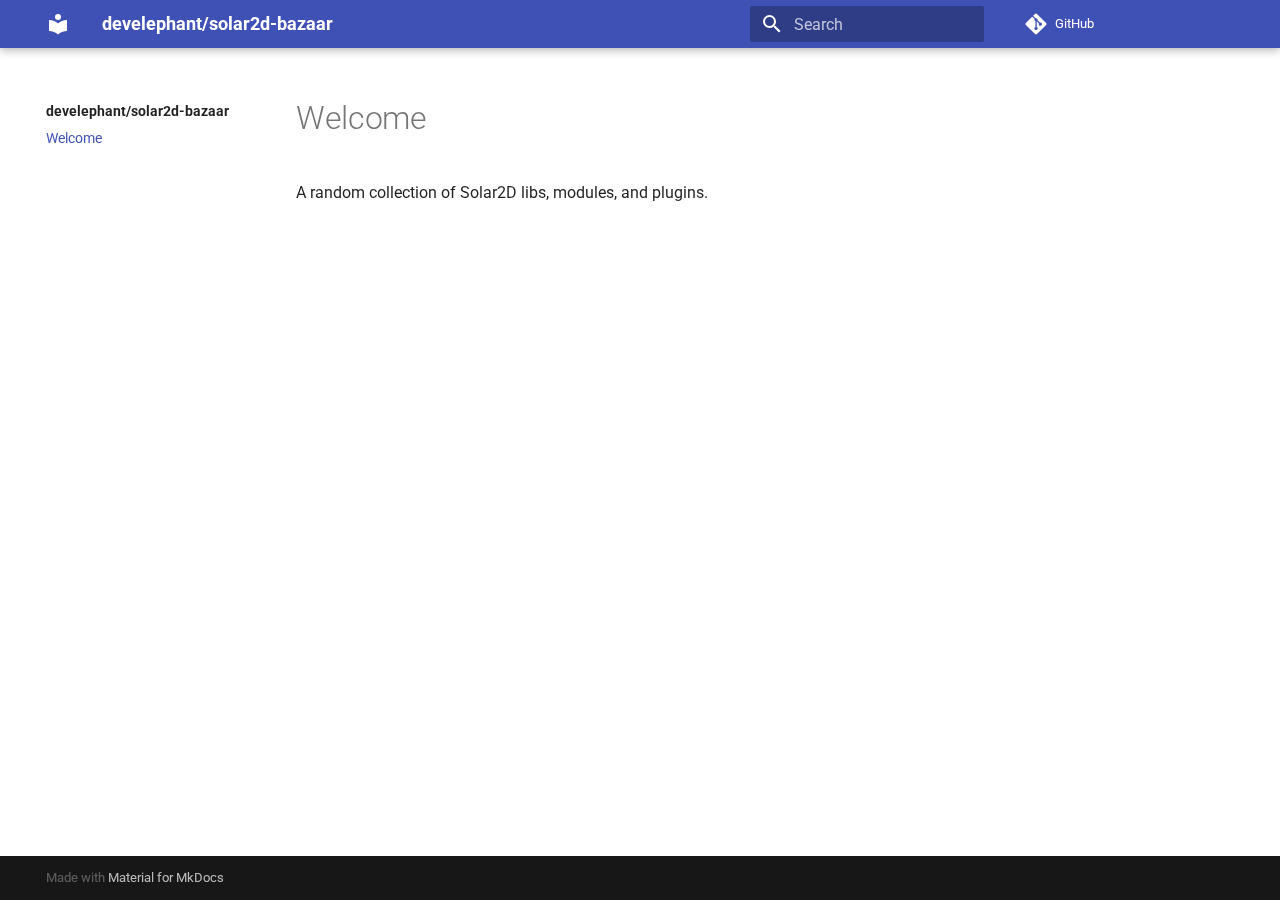
==== index.html @ f221ab11 "Deployed 2c89d58 with MkDocs version: 1.3.1" ====
<!doctype html>
<html lang="en" class="no-js">
  <head>
    
      <meta charset="utf-8">
      <meta name="viewport" content="width=device-width,initial-scale=1">
      
      
      
        <link rel="canonical" href="https://develephant.github.io/solar2d-bazaar/">
      
      <link rel="icon" href="assets/images/favicon.png">
      <meta name="generator" content="mkdocs-1.3.1, mkdocs-material-8.5.3">
    
    
      
        <title>develephant/solar2d-bazaar</title>
      
    
    
      <link rel="stylesheet" href="assets/stylesheets/main.7a952b86.min.css">
      
        
        <link rel="stylesheet" href="assets/stylesheets/palette.cbb835fc.min.css">
        
      
      

    
    
    
      
        
        
        <link rel="preconnect" href="https://fonts.gstatic.com" crossorigin>
        <link rel="stylesheet" href="https://fonts.googleapis.com/css?family=Roboto:300,300i,400,400i,700,700i%7CRoboto+Mono:400,400i,700,700i&display=fallback">
        <style>:root{--md-text-font:"Roboto";--md-code-font:"Roboto Mono"}</style>
      
    
    
    <script>__md_scope=new URL(".",location),__md_hash=e=>[...e].reduce((e,_)=>(e<<5)-e+_.charCodeAt(0),0),__md_get=(e,_=localStorage,t=__md_scope)=>JSON.parse(_.getItem(t.pathname+"."+e)),__md_set=(e,_,t=localStorage,a=__md_scope)=>{try{t.setItem(a.pathname+"."+e,JSON.stringify(_))}catch(e){}}</script>
    
      

    
    
    
  </head>
  
  
    
    
    
    
    
    <body dir="ltr" data-md-color-scheme="" data-md-color-primary="none" data-md-color-accent="none">
  
    
    
    <input class="md-toggle" data-md-toggle="drawer" type="checkbox" id="__drawer" autocomplete="off">
    <input class="md-toggle" data-md-toggle="search" type="checkbox" id="__search" autocomplete="off">
    <label class="md-overlay" for="__drawer"></label>
    <div data-md-component="skip">
      
        
        <a href="#welcome" class="md-skip">
          Skip to content
        </a>
      
    </div>
    <div data-md-component="announce">
      
    </div>
    
    
      

<header class="md-header" data-md-component="header">
  <nav class="md-header__inner md-grid" aria-label="Header">
    <a href="." title="develephant/solar2d-bazaar" class="md-header__button md-logo" aria-label="develephant/solar2d-bazaar" data-md-component="logo">
      
  
  <svg xmlns="http://www.w3.org/2000/svg" viewBox="0 0 24 24"><path d="M12 8a3 3 0 0 0 3-3 3 3 0 0 0-3-3 3 3 0 0 0-3 3 3 3 0 0 0 3 3m0 3.54C9.64 9.35 6.5 8 3 8v11c3.5 0 6.64 1.35 9 3.54 2.36-2.19 5.5-3.54 9-3.54V8c-3.5 0-6.64 1.35-9 3.54Z"/></svg>

    </a>
    <label class="md-header__button md-icon" for="__drawer">
      <svg xmlns="http://www.w3.org/2000/svg" viewBox="0 0 24 24"><path d="M3 6h18v2H3V6m0 5h18v2H3v-2m0 5h18v2H3v-2Z"/></svg>
    </label>
    <div class="md-header__title" data-md-component="header-title">
      <div class="md-header__ellipsis">
        <div class="md-header__topic">
          <span class="md-ellipsis">
            develephant/solar2d-bazaar
          </span>
        </div>
        <div class="md-header__topic" data-md-component="header-topic">
          <span class="md-ellipsis">
            
              Welcome
            
          </span>
        </div>
      </div>
    </div>
    
    
    
      <label class="md-header__button md-icon" for="__search">
        <svg xmlns="http://www.w3.org/2000/svg" viewBox="0 0 24 24"><path d="M9.5 3A6.5 6.5 0 0 1 16 9.5c0 1.61-.59 3.09-1.56 4.23l.27.27h.79l5 5-1.5 1.5-5-5v-.79l-.27-.27A6.516 6.516 0 0 1 9.5 16 6.5 6.5 0 0 1 3 9.5 6.5 6.5 0 0 1 9.5 3m0 2C7 5 5 7 5 9.5S7 14 9.5 14 14 12 14 9.5 12 5 9.5 5Z"/></svg>
      </label>
      <div class="md-search" data-md-component="search" role="dialog">
  <label class="md-search__overlay" for="__search"></label>
  <div class="md-search__inner" role="search">
    <form class="md-search__form" name="search">
      <input type="text" class="md-search__input" name="query" aria-label="Search" placeholder="Search" autocapitalize="off" autocorrect="off" autocomplete="off" spellcheck="false" data-md-component="search-query" required>
      <label class="md-search__icon md-icon" for="__search">
        <svg xmlns="http://www.w3.org/2000/svg" viewBox="0 0 24 24"><path d="M9.5 3A6.5 6.5 0 0 1 16 9.5c0 1.61-.59 3.09-1.56 4.23l.27.27h.79l5 5-1.5 1.5-5-5v-.79l-.27-.27A6.516 6.516 0 0 1 9.5 16 6.5 6.5 0 0 1 3 9.5 6.5 6.5 0 0 1 9.5 3m0 2C7 5 5 7 5 9.5S7 14 9.5 14 14 12 14 9.5 12 5 9.5 5Z"/></svg>
        <svg xmlns="http://www.w3.org/2000/svg" viewBox="0 0 24 24"><path d="M20 11v2H8l5.5 5.5-1.42 1.42L4.16 12l7.92-7.92L13.5 5.5 8 11h12Z"/></svg>
      </label>
      <nav class="md-search__options" aria-label="Search">
        
        <button type="reset" class="md-search__icon md-icon" title="Clear" aria-label="Clear" tabindex="-1">
          <svg xmlns="http://www.w3.org/2000/svg" viewBox="0 0 24 24"><path d="M19 6.41 17.59 5 12 10.59 6.41 5 5 6.41 10.59 12 5 17.59 6.41 19 12 13.41 17.59 19 19 17.59 13.41 12 19 6.41Z"/></svg>
        </button>
      </nav>
      
    </form>
    <div class="md-search__output">
      <div class="md-search__scrollwrap" data-md-scrollfix>
        <div class="md-search-result" data-md-component="search-result">
          <div class="md-search-result__meta">
            Initializing search
          </div>
          <ol class="md-search-result__list"></ol>
        </div>
      </div>
    </div>
  </div>
</div>
    
    
      <div class="md-header__source">
        <a href="https://github.com/develephant/solar2d-bazaar" title="Go to repository" class="md-source" data-md-component="source">
  <div class="md-source__icon md-icon">
    
    <svg xmlns="http://www.w3.org/2000/svg" viewBox="0 0 448 512"><!--! Font Awesome Free 6.2.0 by @fontawesome - https://fontawesome.com License - https://fontawesome.com/license/free (Icons: CC BY 4.0, Fonts: SIL OFL 1.1, Code: MIT License) Copyright 2022 Fonticons, Inc.--><path d="M439.55 236.05 244 40.45a28.87 28.87 0 0 0-40.81 0l-40.66 40.63 51.52 51.52c27.06-9.14 52.68 16.77 43.39 43.68l49.66 49.66c34.23-11.8 61.18 31 35.47 56.69-26.49 26.49-70.21-2.87-56-37.34L240.22 199v121.85c25.3 12.54 22.26 41.85 9.08 55a34.34 34.34 0 0 1-48.55 0c-17.57-17.6-11.07-46.91 11.25-56v-123c-20.8-8.51-24.6-30.74-18.64-45L142.57 101 8.45 235.14a28.86 28.86 0 0 0 0 40.81l195.61 195.6a28.86 28.86 0 0 0 40.8 0l194.69-194.69a28.86 28.86 0 0 0 0-40.81z"/></svg>
  </div>
  <div class="md-source__repository">
    GitHub
  </div>
</a>
      </div>
    
  </nav>
  
</header>
    
    <div class="md-container" data-md-component="container">
      
      
        
          
        
      
      <main class="md-main" data-md-component="main">
        <div class="md-main__inner md-grid">
          
            
              
              <div class="md-sidebar md-sidebar--primary" data-md-component="sidebar" data-md-type="navigation" >
                <div class="md-sidebar__scrollwrap">
                  <div class="md-sidebar__inner">
                    


<nav class="md-nav md-nav--primary" aria-label="Navigation" data-md-level="0">
  <label class="md-nav__title" for="__drawer">
    <a href="." title="develephant/solar2d-bazaar" class="md-nav__button md-logo" aria-label="develephant/solar2d-bazaar" data-md-component="logo">
      
  
  <svg xmlns="http://www.w3.org/2000/svg" viewBox="0 0 24 24"><path d="M12 8a3 3 0 0 0 3-3 3 3 0 0 0-3-3 3 3 0 0 0-3 3 3 3 0 0 0 3 3m0 3.54C9.64 9.35 6.5 8 3 8v11c3.5 0 6.64 1.35 9 3.54 2.36-2.19 5.5-3.54 9-3.54V8c-3.5 0-6.64 1.35-9 3.54Z"/></svg>

    </a>
    develephant/solar2d-bazaar
  </label>
  
    <div class="md-nav__source">
      <a href="https://github.com/develephant/solar2d-bazaar" title="Go to repository" class="md-source" data-md-component="source">
  <div class="md-source__icon md-icon">
    
    <svg xmlns="http://www.w3.org/2000/svg" viewBox="0 0 448 512"><!--! Font Awesome Free 6.2.0 by @fontawesome - https://fontawesome.com License - https://fontawesome.com/license/free (Icons: CC BY 4.0, Fonts: SIL OFL 1.1, Code: MIT License) Copyright 2022 Fonticons, Inc.--><path d="M439.55 236.05 244 40.45a28.87 28.87 0 0 0-40.81 0l-40.66 40.63 51.52 51.52c27.06-9.14 52.68 16.77 43.39 43.68l49.66 49.66c34.23-11.8 61.18 31 35.47 56.69-26.49 26.49-70.21-2.87-56-37.34L240.22 199v121.85c25.3 12.54 22.26 41.85 9.08 55a34.34 34.34 0 0 1-48.55 0c-17.57-17.6-11.07-46.91 11.25-56v-123c-20.8-8.51-24.6-30.74-18.64-45L142.57 101 8.45 235.14a28.86 28.86 0 0 0 0 40.81l195.61 195.6a28.86 28.86 0 0 0 40.8 0l194.69-194.69a28.86 28.86 0 0 0 0-40.81z"/></svg>
  </div>
  <div class="md-source__repository">
    GitHub
  </div>
</a>
    </div>
  
  <ul class="md-nav__list" data-md-scrollfix>
    
      
      
      

  
  
    
  
  
    <li class="md-nav__item md-nav__item--active">
      
      <input class="md-nav__toggle md-toggle" data-md-toggle="toc" type="checkbox" id="__toc">
      
      
        
      
      
      <a href="." class="md-nav__link md-nav__link--active">
        Welcome
      </a>
      
    </li>
  

    
  </ul>
</nav>
                  </div>
                </div>
              </div>
            
            
              
              <div class="md-sidebar md-sidebar--secondary" data-md-component="sidebar" data-md-type="toc" >
                <div class="md-sidebar__scrollwrap">
                  <div class="md-sidebar__inner">
                    

<nav class="md-nav md-nav--secondary" aria-label="Table of contents">
  
  
  
    
  
  
</nav>
                  </div>
                </div>
              </div>
            
          
          
            <div class="md-content" data-md-component="content">
              <article class="md-content__inner md-typeset">
                
                  


<h1 id="welcome">Welcome</h1>
<p>A random collection of Solar2D libs, modules, and plugins.</p>





                
              </article>
            </div>
          
          
        </div>
        
      </main>
      
        <footer class="md-footer">
  
  <div class="md-footer-meta md-typeset">
    <div class="md-footer-meta__inner md-grid">
      <div class="md-copyright">
  
  
    Made with
    <a href="https://squidfunk.github.io/mkdocs-material/" target="_blank" rel="noopener">
      Material for MkDocs
    </a>
  
</div>
      
    </div>
  </div>
</footer>
      
    </div>
    <div class="md-dialog" data-md-component="dialog">
      <div class="md-dialog__inner md-typeset"></div>
    </div>
    
    <script id="__config" type="application/json">{"base": ".", "features": [], "search": "assets/javascripts/workers/search.5bf1dace.min.js", "translations": {"clipboard.copied": "Copied to clipboard", "clipboard.copy": "Copy to clipboard", "search.config.lang": "en", "search.config.pipeline": "trimmer, stopWordFilter", "search.config.separator": "[\\s\\-]+", "search.placeholder": "Search", "search.result.more.one": "1 more on this page", "search.result.more.other": "# more on this page", "search.result.none": "No matching documents", "search.result.one": "1 matching document", "search.result.other": "# matching documents", "search.result.placeholder": "Type to start searching", "search.result.term.missing": "Missing", "select.version.title": "Select version"}}</script>
    
    
      <script src="assets/javascripts/bundle.37e9125f.min.js"></script>
      
    
  </body>
</html>
---- assets/stylesheets/main.7a952b86.min.css ----
@charset "UTF-8";html{-webkit-text-size-adjust:none;-moz-text-size-adjust:none;-ms-text-size-adjust:none;text-size-adjust:none;box-sizing:border-box}*,:after,:before{box-sizing:inherit}@media (prefers-reduced-motion){*,:after,:before{transition:none!important}}body{margin:0}a,button,input,label{-webkit-tap-highlight-color:transparent}a{color:inherit;text-decoration:none}hr{border:0;box-sizing:initial;display:block;height:.05rem;overflow:visible;padding:0}small{font-size:80%}sub,sup{line-height:1em}img{border-style:none}table{border-collapse:initial;border-spacing:0}td,th{font-weight:400;vertical-align:top}button{background:transparent;border:0;font-family:inherit;font-size:inherit;margin:0;padding:0}input{border:0;outline:none}:root,[data-md-color-scheme=default]{--md-default-fg-color:rgba(0,0,0,.87);--md-default-fg-color--light:rgba(0,0,0,.54);--md-default-fg-color--lighter:rgba(0,0,0,.32);--md-default-fg-color--lightest:rgba(0,0,0,.07);--md-default-bg-color:#fff;--md-default-bg-color--light:hsla(0,0%,100%,.7);--md-default-bg-color--lighter:hsla(0,0%,100%,.3);--md-default-bg-color--lightest:hsla(0,0%,100%,.12);--md-primary-fg-color:#4051b5;--md-primary-fg-color--light:#5d6cc0;--md-primary-fg-color--dark:#303fa1;--md-primary-bg-color:#fff;--md-primary-bg-color--light:hsla(0,0%,100%,.7);--md-accent-fg-color:#526cfe;--md-accent-fg-color--transparent:rgba(82,108,254,.1);--md-accent-bg-color:#fff;--md-accent-bg-color--light:hsla(0,0%,100%,.7);--md-code-fg-color:#36464e;--md-code-bg-color:#f5f5f5;--md-code-hl-color:rgba(255,255,0,.5);--md-code-hl-number-color:#d52a2a;--md-code-hl-special-color:#db1457;--md-code-hl-function-color:#a846b9;--md-code-hl-constant-color:#6e59d9;--md-code-hl-keyword-color:#3f6ec6;--md-code-hl-string-color:#1c7d4d;--md-code-hl-name-color:var(--md-code-fg-color);--md-code-hl-operator-color:var(--md-default-fg-color--light);--md-code-hl-punctuation-color:var(--md-default-fg-color--light);--md-code-hl-comment-color:var(--md-default-fg-color--light);--md-code-hl-generic-color:var(--md-default-fg-color--light);--md-code-hl-variable-color:var(--md-default-fg-color--light);--md-typeset-color:var(--md-default-fg-color);--md-typeset-a-color:var(--md-primary-fg-color);--md-typeset-mark-color:rgba(255,255,0,.5);--md-typeset-del-color:rgba(245,80,61,.15);--md-typeset-ins-color:rgba(11,213,112,.15);--md-typeset-kbd-color:#fafafa;--md-typeset-kbd-accent-color:#fff;--md-typeset-kbd-border-color:#b8b8b8;--md-typeset-table-color:rgba(0,0,0,.12);--md-admonition-fg-color:var(--md-default-fg-color);--md-admonition-bg-color:var(--md-default-bg-color);--md-footer-fg-color:#fff;--md-footer-fg-color--light:hsla(0,0%,100%,.7);--md-footer-fg-color--lighter:hsla(0,0%,100%,.3);--md-footer-bg-color:rgba(0,0,0,.87);--md-footer-bg-color--dark:rgba(0,0,0,.32);--md-shadow-z1:0 0.2rem 0.5rem rgba(0,0,0,.05),0 0 0.05rem rgba(0,0,0,.1);--md-shadow-z2:0 0.2rem 0.5rem rgba(0,0,0,.1),0 0 0.05rem rgba(0,0,0,.25);--md-shadow-z3:0 0.2rem 0.5rem rgba(0,0,0,.2),0 0 0.05rem rgba(0,0,0,.35)}.md-icon svg{fill:currentcolor;display:block;height:1.2rem;width:1.2rem}body{-webkit-font-smoothing:antialiased;-moz-osx-font-smoothing:grayscale;--md-text-font-family:var(--md-text-font,_),-apple-system,BlinkMacSystemFont,Helvetica,Arial,sans-serif;--md-code-font-family:var(--md-code-font,_),SFMono-Regular,Consolas,Menlo,monospace}body,input{font-feature-settings:"kern","liga";font-family:var(--md-text-font-family)}body,code,input,kbd,pre{color:var(--md-typeset-color)}code,kbd,pre{font-feature-settings:"kern";font-family:var(--md-code-font-family)}:root{--md-typeset-table-sort-icon:url('data:image/svg+xml;charset=utf-8,<svg xmlns="http://www.w3.org/2000/svg" viewBox="0 0 24 24"><path d="m18 21-4-4h3V7h-3l4-4 4 4h-3v10h3M2 19v-2h10v2M2 13v-2h7v2M2 7V5h4v2H2Z"/></svg>');--md-typeset-table-sort-icon--asc:url('data:image/svg+xml;charset=utf-8,<svg xmlns="http://www.w3.org/2000/svg" viewBox="0 0 24 24"><path d="M19 17h3l-4 4-4-4h3V3h2M2 17h10v2H2M6 5v2H2V5m0 6h7v2H2v-2Z"/></svg>');--md-typeset-table-sort-icon--desc:url('data:image/svg+xml;charset=utf-8,<svg xmlns="http://www.w3.org/2000/svg" viewBox="0 0 24 24"><path d="M19 7h3l-4-4-4 4h3v14h2M2 17h10v2H2M6 5v2H2V5m0 6h7v2H2v-2Z"/></svg>')}.md-typeset{-webkit-print-color-adjust:exact;color-adjust:exact;font-size:.8rem;line-height:1.6}@media print{.md-typeset{font-size:.68rem}}.md-typeset blockquote,.md-typeset dl,.md-typeset figure,.md-typeset ol,.md-typeset pre,.md-typeset ul{margin-bottom:1em;margin-top:1em}.md-typeset h1{color:var(--md-default-fg-color--light);font-size:2em;line-height:1.3;margin:0 0 1.25em}.md-typeset h1,.md-typeset h2{font-weight:300;letter-spacing:-.01em}.md-typeset h2{font-size:1.5625em;line-height:1.4;margin:1.6em 0 .64em}.md-typeset h3{font-size:1.25em;font-weight:400;letter-spacing:-.01em;line-height:1.5;margin:1.6em 0 .8em}.md-typeset h2+h3{margin-top:.8em}.md-typeset h4{font-weight:700;letter-spacing:-.01em;margin:1em 0}.md-typeset h5,.md-typeset h6{color:var(--md-default-fg-color--light);font-size:.8em;font-weight:700;letter-spacing:-.01em;margin:1.25em 0}.md-typeset h5{text-transform:uppercase}.md-typeset hr{border-bottom:.05rem solid var(--md-default-fg-color--lightest);display:flow-root;margin:1.5em 0}.md-typeset a{color:var(--md-typeset-a-color);word-break:break-word}.md-typeset a,.md-typeset a:before{transition:color 125ms}.md-typeset a:focus,.md-typeset a:hover{color:var(--md-accent-fg-color)}.md-typeset a:focus code,.md-typeset a:hover code{background-color:var(--md-accent-fg-color--transparent)}.md-typeset a code{color:currentcolor;transition:background-color 125ms}.md-typeset a.focus-visible{outline-color:var(--md-accent-fg-color);outline-offset:.2rem}.md-typeset code,.md-typeset kbd,.md-typeset pre{color:var(--md-code-fg-color);direction:ltr;font-variant-ligatures:none}@media print{.md-typeset code,.md-typeset kbd,.md-typeset pre{white-space:pre-wrap}}.md-typeset code{background-color:var(--md-code-bg-color);border-radius:.1rem;-webkit-box-decoration-break:clone;box-decoration-break:clone;font-size:.85em;padding:0 .2941176471em;word-break:break-word}.md-typeset code:not(.focus-visible){-webkit-tap-highlight-color:transparent;outline:none}.md-typeset pre{display:flow-root;line-height:1.4;position:relative}.md-typeset pre>code{-webkit-box-decoration-break:slice;box-decoration-break:slice;box-shadow:none;display:block;margin:0;outline-color:var(--md-accent-fg-color);overflow:auto;padding:.7720588235em 1.1764705882em;scrollbar-color:var(--md-default-fg-color--lighter) transparent;scrollbar-width:thin;touch-action:auto;word-break:normal}.md-typeset pre>code:hover{scrollbar-color:var(--md-accent-fg-color) transparent}.md-typeset pre>code::-webkit-scrollbar{height:.2rem;width:.2rem}.md-typeset pre>code::-webkit-scrollbar-thumb{background-color:var(--md-default-fg-color--lighter)}.md-typeset pre>code::-webkit-scrollbar-thumb:hover{background-color:var(--md-accent-fg-color)}.md-typeset kbd{background-color:var(--md-typeset-kbd-color);border-radius:.1rem;box-shadow:0 .1rem 0 .05rem var(--md-typeset-kbd-border-color),0 .1rem 0 var(--md-typeset-kbd-border-color),0 -.1rem .2rem var(--md-typeset-kbd-accent-color) inset;color:var(--md-default-fg-color);display:inline-block;font-size:.75em;padding:0 .6666666667em;vertical-align:text-top;word-break:break-word}.md-typeset mark{background-color:var(--md-typeset-mark-color);-webkit-box-decoration-break:clone;box-decoration-break:clone;color:inherit;word-break:break-word}.md-typeset abbr{border-bottom:.05rem dotted var(--md-default-fg-color--light);cursor:help;text-decoration:none}@media (hover:none){.md-typeset abbr{position:relative}.md-typeset abbr[title]:-webkit-any(:focus,:hover):after{background-color:var(--md-default-fg-color);border-radius:.1rem;box-shadow:var(--md-shadow-z3);color:var(--md-default-bg-color);content:attr(title);display:inline-block;font-size:.7rem;margin-top:2em;max-width:80%;min-width:-webkit-max-content;min-width:max-content;padding:.2rem .3rem;position:absolute;width:auto}.md-typeset abbr[title]:-moz-any(:focus,:hover):after{background-color:var(--md-default-fg-color);border-radius:.1rem;box-shadow:var(--md-shadow-z3);color:var(--md-default-bg-color);content:attr(title);display:inline-block;font-size:.7rem;margin-top:2em;max-width:80%;min-width:-moz-max-content;min-width:max-content;padding:.2rem .3rem;position:absolute;width:auto}[dir=ltr] .md-typeset abbr[title]:-webkit-any(:focus,:hover):after{left:0}[dir=ltr] .md-typeset abbr[title]:-moz-any(:focus,:hover):after{left:0}[dir=ltr] .md-typeset abbr[title]:is(:focus,:hover):after{left:0}[dir=rtl] .md-typeset abbr[title]:-webkit-any(:focus,:hover):after{right:0}[dir=rtl] .md-typeset abbr[title]:-moz-any(:focus,:hover):after{right:0}[dir=rtl] .md-typeset abbr[title]:is(:focus,:hover):after{right:0}.md-typeset abbr[title]:is(:focus,:hover):after{background-color:var(--md-default-fg-color);border-radius:.1rem;box-shadow:var(--md-shadow-z3);color:var(--md-default-bg-color);content:attr(title);display:inline-block;font-size:.7rem;margin-top:2em;max-width:80%;min-width:-webkit-max-content;min-width:-moz-max-content;min-width:max-content;padding:.2rem .3rem;position:absolute;width:auto}}.md-typeset small{opacity:.75}[dir=ltr] .md-typeset sub,[dir=ltr] .md-typeset sup{margin-left:.078125em}[dir=rtl] .md-typeset sub,[dir=rtl] .md-typeset sup{margin-right:.078125em}[dir=ltr] .md-typeset blockquote{padding-left:.6rem}[dir=rtl] .md-typeset blockquote{padding-right:.6rem}[dir=ltr] .md-typeset blockquote{border-left:.2rem solid var(--md-default-fg-color--lighter)}[dir=rtl] .md-typeset blockquote{border-right:.2rem solid var(--md-default-fg-color--lighter)}.md-typeset blockquote{color:var(--md-default-fg-color--light);margin-left:0;margin-right:0}.md-typeset ul{list-style-type:disc}[dir=ltr] .md-typeset ol,[dir=ltr] .md-typeset ul{margin-left:.625em}[dir=rtl] .md-typeset ol,[dir=rtl] .md-typeset ul{margin-right:.625em}.md-typeset ol,.md-typeset ul{padding:0}.md-typeset ol:not([hidden]),.md-typeset ul:not([hidden]){display:flow-root}.md-typeset ol ol,.md-typeset ul ol{list-style-type:lower-alpha}.md-typeset ol ol ol,.md-typeset ul ol ol{list-style-type:lower-roman}[dir=ltr] .md-typeset ol li,[dir=ltr] .md-typeset ul li{margin-left:1.25em}[dir=rtl] .md-typeset ol li,[dir=rtl] .md-typeset ul li{margin-right:1.25em}.md-typeset ol li,.md-typeset ul li{margin-bottom:.5em}.md-typeset ol li blockquote,.md-typeset ol li p,.md-typeset ul li blockquote,.md-typeset ul li p{margin:.5em 0}.md-typeset ol li:last-child,.md-typeset ul li:last-child{margin-bottom:0}.md-typeset ol li :-webkit-any(ul,ol),.md-typeset ul li :-webkit-any(ul,ol){margin-bottom:.5em;margin-top:.5em}.md-typeset ol li :-moz-any(ul,ol),.md-typeset ul li :-moz-any(ul,ol){margin-bottom:.5em;margin-top:.5em}[dir=ltr] .md-typeset ol li :-webkit-any(ul,ol),[dir=ltr] .md-typeset ul li :-webkit-any(ul,ol){margin-left:.625em}[dir=ltr] .md-typeset ol li :-moz-any(ul,ol),[dir=ltr] .md-typeset ul li :-moz-any(ul,ol){margin-left:.625em}[dir=ltr] .md-typeset ol li :is(ul,ol),[dir=ltr] .md-typeset ul li :is(ul,ol){margin-left:.625em}[dir=rtl] .md-typeset ol li :-webkit-any(ul,ol),[dir=rtl] .md-typeset ul li :-webkit-any(ul,ol){margin-right:.625em}[dir=rtl] .md-typeset ol li :-moz-any(ul,ol),[dir=rtl] .md-typeset ul li :-moz-any(ul,ol){margin-right:.625em}[dir=rtl] .md-typeset ol li :is(ul,ol),[dir=rtl] .md-typeset ul li :is(ul,ol){margin-right:.625em}.md-typeset ol li :is(ul,ol),.md-typeset ul li :is(ul,ol){margin-bottom:.5em;margin-top:.5em}[dir=ltr] .md-typeset dd{margin-left:1.875em}[dir=rtl] .md-typeset dd{margin-right:1.875em}.md-typeset dd{margin-bottom:1.5em;margin-top:1em}.md-typeset img,.md-typeset svg,.md-typeset video{height:auto;max-width:100%}.md-typeset img[align=left]{margin:1em 1em 1em 0}.md-typeset img[align=right]{margin:1em 0 1em 1em}.md-typeset img[align]:only-child{margin-top:0}.md-typeset img[src$="#gh-dark-mode-only"],.md-typeset img[src$="#only-dark"]{display:none}.md-typeset figure{display:flow-root;margin:1em auto;max-width:100%;text-align:center;width:-webkit-fit-content;width:-moz-fit-content;width:fit-content}.md-typeset figure img{display:block}.md-typeset figcaption{font-style:italic;margin:1em auto;max-width:24rem}.md-typeset iframe{max-width:100%}.md-typeset table:not([class]){background-color:var(--md-default-bg-color);border:.05rem solid var(--md-typeset-table-color);border-radius:.1rem;display:inline-block;font-size:.64rem;max-width:100%;overflow:auto;touch-action:auto}@media print{.md-typeset table:not([class]){display:table}}.md-typeset table:not([class])+*{margin-top:1.5em}.md-typeset table:not([class]) :-webkit-any(th,td)>:first-child{margin-top:0}.md-typeset table:not([class]) :-moz-any(th,td)>:first-child{margin-top:0}.md-typeset table:not([class]) :is(th,td)>:first-child{margin-top:0}.md-typeset table:not([class]) :-webkit-any(th,td)>:last-child{margin-bottom:0}.md-typeset table:not([class]) :-moz-any(th,td)>:last-child{margin-bottom:0}.md-typeset table:not([class]) :is(th,td)>:last-child{margin-bottom:0}.md-typeset table:not([class]) :-webkit-any(th,td):not([align]){text-align:left}.md-typeset table:not([class]) :-moz-any(th,td):not([align]){text-align:left}.md-typeset table:not([class]) :is(th,td):not([align]){text-align:left}[dir=rtl] .md-typeset table:not([class]) :-webkit-any(th,td):not([align]){text-align:right}[dir=rtl] .md-typeset table:not([class]) :-moz-any(th,td):not([align]){text-align:right}[dir=rtl] .md-typeset table:not([class]) :is(th,td):not([align]){text-align:right}.md-typeset table:not([class]) th{font-weight:700;min-width:5rem;padding:.9375em 1.25em;vertical-align:top}.md-typeset table:not([class]) td{border-top:.05rem solid var(--md-typeset-table-color);padding:.9375em 1.25em;vertical-align:top}.md-typeset table:not([class]) tbody tr{transition:background-color 125ms}.md-typeset table:not([class]) tbody tr:hover{background-color:rgba(0,0,0,.035);box-shadow:0 .05rem 0 var(--md-default-bg-color) inset}.md-typeset table:not([class]) a{word-break:normal}.md-typeset table th[role=columnheader]{cursor:pointer}[dir=ltr] .md-typeset table th[role=columnheader]:after{margin-left:.5em}[dir=rtl] .md-typeset table th[role=columnheader]:after{margin-right:.5em}.md-typeset table th[role=columnheader]:after{content:"";display:inline-block;height:1.2em;-webkit-mask-image:var(--md-typeset-table-sort-icon);mask-image:var(--md-typeset-table-sort-icon);-webkit-mask-repeat:no-repeat;mask-repeat:no-repeat;-webkit-mask-size:contain;mask-size:contain;transition:background-color 125ms;vertical-align:text-bottom;width:1.2em}.md-typeset table th[role=columnheader]:hover:after{background-color:var(--md-default-fg-color--lighter)}.md-typeset table th[role=columnheader][aria-sort=ascending]:after{background-color:var(--md-default-fg-color--light);-webkit-mask-image:var(--md-typeset-table-sort-icon--asc);mask-image:var(--md-typeset-table-sort-icon--asc)}.md-typeset table th[role=columnheader][aria-sort=descending]:after{background-color:var(--md-default-fg-color--light);-webkit-mask-image:var(--md-typeset-table-sort-icon--desc);mask-image:var(--md-typeset-table-sort-icon--desc)}.md-typeset__scrollwrap{margin:1em -.8rem;overflow-x:auto;touch-action:auto}.md-typeset__table{display:inline-block;margin-bottom:.5em;padding:0 .8rem}@media print{.md-typeset__table{display:block}}html .md-typeset__table table{display:table;margin:0;overflow:hidden;width:100%}@media screen and (max-width:44.9375em){.md-content__inner>pre{margin:1em -.8rem}.md-content__inner>pre code{border-radius:0}}.md-banner{background-color:var(--md-footer-bg-color);color:var(--md-footer-fg-color);overflow:auto}@media print{.md-banner{display:none}}.md-banner--warning{background:var(--md-typeset-mark-color);color:var(--md-default-fg-color)}.md-banner__inner{font-size:.7rem;margin:.6rem auto;padding:0 .8rem}[dir=ltr] .md-banner__button{float:right}[dir=rtl] .md-banner__button{float:left}.md-banner__button{color:inherit;cursor:pointer;transition:opacity .25s}.md-banner__button:hover{opacity:.7}html{font-size:125%;height:100%;overflow-x:hidden}@media screen and (min-width:100em){html{font-size:137.5%}}@media screen and (min-width:125em){html{font-size:150%}}body{background-color:var(--md-default-bg-color);display:flex;flex-direction:column;font-size:.5rem;min-height:100%;position:relative;width:100%}@media print{body{display:block}}@media screen and (max-width:59.9375em){body[data-md-scrolllock]{position:fixed}}.md-grid{margin-left:auto;margin-right:auto;max-width:61rem}.md-container{display:flex;flex-direction:column;flex-grow:1}@media print{.md-container{display:block}}.md-main{flex-grow:1}.md-main__inner{display:flex;height:100%;margin-top:1.5rem}.md-ellipsis{overflow:hidden;text-overflow:ellipsis;white-space:nowrap}.md-toggle{display:none}.md-option{height:0;opacity:0;position:absolute;width:0}.md-option:checked+label:not([hidden]){display:block}.md-option.focus-visible+label{outline-color:var(--md-accent-fg-color);outline-style:auto}.md-skip{background-color:var(--md-default-fg-color);border-radius:.1rem;color:var(--md-default-bg-color);font-size:.64rem;margin:.5rem;opacity:0;outline-color:var(--md-accent-fg-color);padding:.3rem .5rem;position:fixed;transform:translateY(.4rem);z-index:-1}.md-skip:focus{opacity:1;transform:translateY(0);transition:transform .25s cubic-bezier(.4,0,.2,1),opacity 175ms 75ms;z-index:10}@page{margin:25mm}:root{--md-clipboard-icon:url('data:image/svg+xml;charset=utf-8,<svg xmlns="http://www.w3.org/2000/svg" viewBox="0 0 24 24"><path d="M19 21H8V7h11m0-2H8a2 2 0 0 0-2 2v14a2 2 0 0 0 2 2h11a2 2 0 0 0 2-2V7a2 2 0 0 0-2-2m-3-4H4a2 2 0 0 0-2 2v14h2V3h12V1Z"/></svg>')}.md-clipboard{border-radius:.1rem;color:var(--md-default-fg-color--lightest);cursor:pointer;height:1.5em;outline-color:var(--md-accent-fg-color);outline-offset:.1rem;position:absolute;right:.5em;top:.5em;transition:color .25s;width:1.5em;z-index:1}@media print{.md-clipboard{display:none}}.md-clipboard:not(.focus-visible){-webkit-tap-highlight-color:transparent;outline:none}:hover>.md-clipboard{color:var(--md-default-fg-color--light)}.md-clipboard:-webkit-any(:focus,:hover){color:var(--md-accent-fg-color)}.md-clipboard:-moz-any(:focus,:hover){color:var(--md-accent-fg-color)}.md-clipboard:is(:focus,:hover){color:var(--md-accent-fg-color)}.md-clipboard:after{background-color:currentcolor;content:"";display:block;height:1.125em;margin:0 auto;-webkit-mask-image:var(--md-clipboard-icon);mask-image:var(--md-clipboard-icon);-webkit-mask-position:center;mask-position:center;-webkit-mask-repeat:no-repeat;mask-repeat:no-repeat;-webkit-mask-size:contain;mask-size:contain;width:1.125em}.md-clipboard--inline{cursor:pointer}.md-clipboard--inline code{transition:color .25s,background-color .25s}.md-clipboard--inline:-webkit-any(:focus,:hover) code{background-color:var(--md-accent-fg-color--transparent);color:var(--md-accent-fg-color)}.md-clipboard--inline:-moz-any(:focus,:hover) code{background-color:var(--md-accent-fg-color--transparent);color:var(--md-accent-fg-color)}.md-clipboard--inline:is(:focus,:hover) code{background-color:var(--md-accent-fg-color--transparent);color:var(--md-accent-fg-color)}@-webkit-keyframes consent{0%{opacity:0;transform:translateY(100%)}to{opacity:1;transform:translateY(0)}}@keyframes consent{0%{opacity:0;transform:translateY(100%)}to{opacity:1;transform:translateY(0)}}@-webkit-keyframes overlay{0%{opacity:0}to{opacity:1}}@keyframes overlay{0%{opacity:0}to{opacity:1}}.md-consent__overlay{-webkit-animation:overlay .25s both;animation:overlay .25s both;-webkit-backdrop-filter:blur(.1rem);backdrop-filter:blur(.1rem);background-color:rgba(0,0,0,.54);height:100%;opacity:1;position:fixed;top:0;width:100%;z-index:5}.md-consent__inner{-webkit-animation:consent .5s cubic-bezier(.1,.7,.1,1) both;animation:consent .5s cubic-bezier(.1,.7,.1,1) both;background-color:var(--md-default-bg-color);border:0;border-radius:.1rem;bottom:0;box-shadow:0 0 .2rem rgba(0,0,0,.1),0 .2rem .4rem rgba(0,0,0,.2);max-height:100%;overflow:auto;padding:0;position:fixed;width:100%;z-index:5}.md-consent__form{padding:.8rem}.md-consent__settings{display:none;margin:1em 0}input:checked+.md-consent__settings{display:block}.md-consent__controls{margin-bottom:.8rem}.md-typeset .md-consent__controls .md-button{display:inline}@media screen and (max-width:44.9375em){.md-typeset .md-consent__controls .md-button{display:block;margin-top:.4rem;text-align:center;width:100%}}.md-consent label{cursor:pointer}.md-content{flex-grow:1;min-width:0}.md-content__inner{margin:0 .8rem 1.2rem;padding-top:.6rem}@media screen and (min-width:76.25em){[dir=ltr] .md-sidebar--primary:not([hidden])~.md-content>.md-content__inner{margin-left:1.2rem}[dir=ltr] .md-sidebar--secondary:not([hidden])~.md-content>.md-content__inner,[dir=rtl] .md-sidebar--primary:not([hidden])~.md-content>.md-content__inner{margin-right:1.2rem}[dir=rtl] .md-sidebar--secondary:not([hidden])~.md-content>.md-content__inner{margin-left:1.2rem}}.md-content__inner:before{content:"";display:block;height:.4rem}.md-content__inner>:last-child{margin-bottom:0}[dir=ltr] .md-content__button{float:right}[dir=rtl] .md-content__button{float:left}[dir=ltr] .md-content__button{margin-left:.4rem}[dir=rtl] .md-content__button{margin-right:.4rem}.md-content__button{margin:.4rem 0;padding:0}@media print{.md-content__button{display:none}}.md-typeset .md-content__button{color:var(--md-default-fg-color--lighter)}.md-content__button svg{display:inline;vertical-align:top}[dir=rtl] .md-content__button svg{transform:scaleX(-1)}[dir=ltr] .md-dialog{right:.8rem}[dir=rtl] .md-dialog{left:.8rem}.md-dialog{background-color:var(--md-default-fg-color);border-radius:.1rem;bottom:.8rem;box-shadow:var(--md-shadow-z3);min-width:11.1rem;opacity:0;padding:.4rem .6rem;pointer-events:none;position:fixed;transform:translateY(100%);transition:transform 0ms .4s,opacity .4s;z-index:4}@media print{.md-dialog{display:none}}.md-dialog--active{opacity:1;pointer-events:auto;transform:translateY(0);transition:transform .4s cubic-bezier(.075,.85,.175,1),opacity .4s}.md-dialog__inner{color:var(--md-default-bg-color);font-size:.7rem}.md-feedback{margin:2em 0 1em;text-align:center}.md-feedback fieldset{border:none;margin:0;padding:0}.md-feedback__title{font-weight:700;margin:1em auto}.md-feedback__inner{position:relative}.md-feedback__list{align-content:baseline;display:flex;flex-wrap:wrap;justify-content:center;position:relative}.md-feedback__list:hover .md-icon:not(:disabled){color:var(--md-default-fg-color--lighter)}:disabled .md-feedback__list{min-height:1.8rem}.md-feedback__icon{color:var(--md-default-fg-color--light);cursor:pointer;flex-shrink:0;margin:0 .1rem;transition:color 125ms}.md-feedback__icon:not(:disabled).md-icon:hover{color:var(--md-accent-fg-color)}.md-feedback__icon:disabled{color:var(--md-default-fg-color--lightest);pointer-events:none}.md-feedback__note{opacity:0;position:relative;transform:translateY(.4rem);transition:transform .4s cubic-bezier(.1,.7,.1,1),opacity .15s}.md-feedback__note>*{margin:0 auto;max-width:16rem}:disabled .md-feedback__note{opacity:1;transform:translateY(0)}.md-footer{background-color:var(--md-footer-bg-color);color:var(--md-footer-fg-color)}@media print{.md-footer{display:none}}.md-footer__inner{justify-content:space-between;overflow:auto;padding:.2rem}.md-footer__inner:not([hidden]){display:flex}.md-footer__link{display:flex;flex-grow:0.01;outline-color:var(--md-accent-fg-color);overflow:hidden;padding-bottom:.4rem;padding-top:1.4rem;transition:opacity .25s}.md-footer__link:-webkit-any(:focus,:hover){opacity:.7}.md-footer__link:-moz-any(:focus,:hover){opacity:.7}.md-footer__link:is(:focus,:hover){opacity:.7}[dir=rtl] .md-footer__link svg{transform:scaleX(-1)}@media screen and (max-width:44.9375em){.md-footer__link--prev .md-footer__title{display:none}}[dir=ltr] .md-footer__link--next{margin-left:auto}[dir=rtl] .md-footer__link--next{margin-right:auto}.md-footer__link--next{text-align:right}[dir=rtl] .md-footer__link--next{text-align:left}.md-footer__title{flex-grow:1;font-size:.9rem;line-height:2.4rem;max-width:calc(100% - 2.4rem);padding:0 1rem;position:relative;white-space:nowrap}.md-footer__button{margin:.2rem;padding:.4rem}.md-footer__direction{font-size:.64rem;left:0;margin-top:-1rem;opacity:.7;padding:0 1rem;position:absolute;right:0}.md-footer-meta{background-color:var(--md-footer-bg-color--dark)}.md-footer-meta__inner{display:flex;flex-wrap:wrap;justify-content:space-between;padding:.2rem}html .md-footer-meta.md-typeset a{color:var(--md-footer-fg-color--light)}html .md-footer-meta.md-typeset a:-webkit-any(:focus,:hover){color:var(--md-footer-fg-color)}html .md-footer-meta.md-typeset a:-moz-any(:focus,:hover){color:var(--md-footer-fg-color)}html .md-footer-meta.md-typeset a:is(:focus,:hover){color:var(--md-footer-fg-color)}.md-copyright{color:var(--md-footer-fg-color--lighter);font-size:.64rem;margin:auto .6rem;padding:.4rem 0;width:100%}@media screen and (min-width:45em){.md-copyright{width:auto}}.md-copyright__highlight{color:var(--md-footer-fg-color--light)}.md-social{margin:0 .4rem;padding:.2rem 0 .6rem}@media screen and (min-width:45em){.md-social{padding:.6rem 0}}.md-social__link{display:inline-block;height:1.6rem;text-align:center;width:1.6rem}.md-social__link:before{line-height:1.9}.md-social__link svg{fill:currentcolor;max-height:.8rem;vertical-align:-25%}.md-typeset .md-button{border:.1rem solid;border-radius:.1rem;color:var(--md-primary-fg-color);cursor:pointer;display:inline-block;font-weight:700;padding:.625em 2em;transition:color 125ms,background-color 125ms,border-color 125ms}.md-typeset .md-button--primary{background-color:var(--md-primary-fg-color);border-color:var(--md-primary-fg-color);color:var(--md-primary-bg-color)}.md-typeset .md-button:-webkit-any(:focus,:hover){background-color:var(--md-accent-fg-color);border-color:var(--md-accent-fg-color);color:var(--md-accent-bg-color)}.md-typeset .md-button:-moz-any(:focus,:hover){background-color:var(--md-accent-fg-color);border-color:var(--md-accent-fg-color);color:var(--md-accent-bg-color)}.md-typeset .md-button:is(:focus,:hover){background-color:var(--md-accent-fg-color);border-color:var(--md-accent-fg-color);color:var(--md-accent-bg-color)}[dir=ltr] .md-typeset .md-input{border-top-left-radius:.1rem}[dir=ltr] .md-typeset .md-input,[dir=rtl] .md-typeset .md-input{border-top-right-radius:.1rem}[dir=rtl] .md-typeset .md-input{border-top-left-radius:.1rem}.md-typeset .md-input{border-bottom:.1rem solid var(--md-default-fg-color--lighter);box-shadow:var(--md-shadow-z1);font-size:.8rem;height:1.8rem;padding:0 .6rem;transition:border .25s,box-shadow .25s}.md-typeset .md-input:-webkit-any(:focus,:hover){border-bottom-color:var(--md-accent-fg-color);box-shadow:var(--md-shadow-z2)}.md-typeset .md-input:-moz-any(:focus,:hover){border-bottom-color:var(--md-accent-fg-color);box-shadow:var(--md-shadow-z2)}.md-typeset .md-input:is(:focus,:hover){border-bottom-color:var(--md-accent-fg-color);box-shadow:var(--md-shadow-z2)}.md-typeset .md-input--stretch{width:100%}.md-header{background-color:var(--md-primary-fg-color);box-shadow:0 0 .2rem transparent,0 .2rem .4rem transparent;color:var(--md-primary-bg-color);display:block;left:0;position:-webkit-sticky;position:sticky;right:0;top:0;z-index:4}@media print{.md-header{display:none}}.md-header[hidden]{transform:translateY(-100%);transition:transform .25s cubic-bezier(.8,0,.6,1),box-shadow .25s}.md-header--shadow{box-shadow:0 0 .2rem rgba(0,0,0,.1),0 .2rem .4rem rgba(0,0,0,.2);transition:transform .25s cubic-bezier(.1,.7,.1,1),box-shadow .25s}.md-header__inner{align-items:center;display:flex;padding:0 .2rem}.md-header__button{color:currentcolor;cursor:pointer;margin:.2rem;outline-color:var(--md-accent-fg-color);padding:.4rem;position:relative;transition:opacity .25s;vertical-align:middle;z-index:1}.md-header__button:hover{opacity:.7}.md-header__button:not([hidden]){display:inline-block}.md-header__button:not(.focus-visible){-webkit-tap-highlight-color:transparent;outline:none}.md-header__button.md-logo{margin:.2rem;padding:.4rem}@media screen and (max-width:76.1875em){.md-header__button.md-logo{display:none}}.md-header__button.md-logo :-webkit-any(img,svg){fill:currentcolor;display:block;height:1.2rem;width:auto}.md-header__button.md-logo :-moz-any(img,svg){fill:currentcolor;display:block;height:1.2rem;width:auto}.md-header__button.md-logo :is(img,svg){fill:currentcolor;display:block;height:1.2rem;width:auto}@media screen and (min-width:60em){.md-header__button[for=__search]{display:none}}.no-js .md-header__button[for=__search]{display:none}[dir=rtl] .md-header__button[for=__search] svg{transform:scaleX(-1)}@media screen and (min-width:76.25em){.md-header__button[for=__drawer]{display:none}}.md-header__topic{display:flex;max-width:100%;position:absolute;transition:transform .4s cubic-bezier(.1,.7,.1,1),opacity .15s;white-space:nowrap}.md-header__topic+.md-header__topic{opacity:0;pointer-events:none;transform:translateX(1.25rem);transition:transform .4s cubic-bezier(1,.7,.1,.1),opacity .15s;z-index:-1}[dir=rtl] .md-header__topic+.md-header__topic{transform:translateX(-1.25rem)}.md-header__topic:first-child{font-weight:700}[dir=ltr] .md-header__title{margin-right:.4rem}[dir=rtl] .md-header__title{margin-left:.4rem}[dir=ltr] .md-header__title{margin-left:1rem}[dir=rtl] .md-header__title{margin-right:1rem}.md-header__title{flex-grow:1;font-size:.9rem;height:2.4rem;line-height:2.4rem}.md-header__title--active .md-header__topic{opacity:0;pointer-events:none;transform:translateX(-1.25rem);transition:transform .4s cubic-bezier(1,.7,.1,.1),opacity .15s;z-index:-1}[dir=rtl] .md-header__title--active .md-header__topic{transform:translateX(1.25rem)}.md-header__title--active .md-header__topic+.md-header__topic{opacity:1;pointer-events:auto;transform:translateX(0);transition:transform .4s cubic-bezier(.1,.7,.1,1),opacity .15s;z-index:0}.md-header__title>.md-header__ellipsis{height:100%;position:relative;width:100%}.md-header__option{display:flex;flex-shrink:0;max-width:100%;transition:max-width 0ms .25s,opacity .25s .25s;white-space:nowrap}[data-md-toggle=search]:checked~.md-header .md-header__option{max-width:0;opacity:0;transition:max-width 0ms,opacity 0ms}.md-header__source{display:none}@media screen and (min-width:60em){[dir=ltr] .md-header__source{margin-left:1rem}[dir=rtl] .md-header__source{margin-right:1rem}.md-header__source{display:block;max-width:11.7rem;width:11.7rem}}@media screen and (min-width:76.25em){[dir=ltr] .md-header__source{margin-left:1.4rem}[dir=rtl] .md-header__source{margin-right:1.4rem}}:root{--md-nav-icon--prev:url('data:image/svg+xml;charset=utf-8,<svg xmlns="http://www.w3.org/2000/svg" viewBox="0 0 24 24"><path d="M20 11v2H8l5.5 5.5-1.42 1.42L4.16 12l7.92-7.92L13.5 5.5 8 11h12Z"/></svg>');--md-nav-icon--next:url('data:image/svg+xml;charset=utf-8,<svg xmlns="http://www.w3.org/2000/svg" viewBox="0 0 24 24"><path d="M8.59 16.58 13.17 12 8.59 7.41 10 6l6 6-6 6-1.41-1.42Z"/></svg>');--md-toc-icon:url('data:image/svg+xml;charset=utf-8,<svg xmlns="http://www.w3.org/2000/svg" viewBox="0 0 24 24"><path d="M3 9h14V7H3v2m0 4h14v-2H3v2m0 4h14v-2H3v2m16 0h2v-2h-2v2m0-10v2h2V7h-2m0 6h2v-2h-2v2Z"/></svg>')}.md-nav{font-size:.7rem;line-height:1.3}.md-nav__title{display:block;font-weight:700;overflow:hidden;padding:0 .6rem;text-overflow:ellipsis}.md-nav__title .md-nav__button{display:none}.md-nav__title .md-nav__button img{height:100%;width:auto}.md-nav__title .md-nav__button.md-logo :-webkit-any(img,svg){fill:currentcolor;display:block;height:2.4rem;max-width:100%;object-fit:contain;width:auto}.md-nav__title .md-nav__button.md-logo :-moz-any(img,svg){fill:currentcolor;display:block;height:2.4rem;max-width:100%;object-fit:contain;width:auto}.md-nav__title .md-nav__button.md-logo :is(img,svg){fill:currentcolor;display:block;height:2.4rem;max-width:100%;object-fit:contain;width:auto}.md-nav__list{list-style:none;margin:0;padding:0}.md-nav__item{padding:0 .6rem}[dir=ltr] .md-nav__item .md-nav__item{padding-right:0}[dir=rtl] .md-nav__item .md-nav__item{padding-left:0}.md-nav__link{align-items:center;cursor:pointer;display:flex;justify-content:space-between;margin-top:.625em;overflow:hidden;scroll-snap-align:start;text-overflow:ellipsis;transition:color 125ms}.md-nav__link--passed{color:var(--md-default-fg-color--light)}.md-nav__item .md-nav__link--active{color:var(--md-typeset-a-color)}.md-nav__item .md-nav__link--index [href]{width:100%}.md-nav__link:-webkit-any(:focus,:hover){color:var(--md-accent-fg-color)}.md-nav__link:-moz-any(:focus,:hover){color:var(--md-accent-fg-color)}.md-nav__link:is(:focus,:hover){color:var(--md-accent-fg-color)}.md-nav__link.focus-visible{outline-color:var(--md-accent-fg-color);outline-offset:.2rem}.md-nav--primary .md-nav__link[for=__toc]{display:none}.md-nav--primary .md-nav__link[for=__toc] .md-icon:after{background-color:currentcolor;display:block;height:100%;-webkit-mask-image:var(--md-toc-icon);mask-image:var(--md-toc-icon);width:100%}.md-nav--primary .md-nav__link[for=__toc]~.md-nav{display:none}.md-nav__link>*{cursor:pointer;display:flex}.md-nav__icon{flex-shrink:0}.md-nav__source{display:none}@media screen and (max-width:76.1875em){.md-nav--primary,.md-nav--primary .md-nav{background-color:var(--md-default-bg-color);display:flex;flex-direction:column;height:100%;left:0;position:absolute;right:0;top:0;z-index:1}.md-nav--primary :-webkit-any(.md-nav__title,.md-nav__item){font-size:.8rem;line-height:1.5}.md-nav--primary :-moz-any(.md-nav__title,.md-nav__item){font-size:.8rem;line-height:1.5}.md-nav--primary :is(.md-nav__title,.md-nav__item){font-size:.8rem;line-height:1.5}.md-nav--primary .md-nav__title{background-color:var(--md-default-fg-color--lightest);color:var(--md-default-fg-color--light);cursor:pointer;height:5.6rem;line-height:2.4rem;padding:3rem .8rem .2rem;position:relative;white-space:nowrap}[dir=ltr] .md-nav--primary .md-nav__title .md-nav__icon{left:.4rem}[dir=rtl] .md-nav--primary .md-nav__title .md-nav__icon{right:.4rem}.md-nav--primary .md-nav__title .md-nav__icon{display:block;height:1.2rem;margin:.2rem;position:absolute;top:.4rem;width:1.2rem}.md-nav--primary .md-nav__title .md-nav__icon:after{background-color:currentcolor;content:"";display:block;height:100%;-webkit-mask-image:var(--md-nav-icon--prev);mask-image:var(--md-nav-icon--prev);-webkit-mask-position:center;mask-position:center;-webkit-mask-repeat:no-repeat;mask-repeat:no-repeat;-webkit-mask-size:contain;mask-size:contain;width:100%}.md-nav--primary .md-nav__title~.md-nav__list{background-color:var(--md-default-bg-color);box-shadow:0 .05rem 0 var(--md-default-fg-color--lightest) inset;overflow-y:auto;-ms-scroll-snap-type:y mandatory;scroll-snap-type:y mandatory;touch-action:pan-y}.md-nav--primary .md-nav__title~.md-nav__list>:first-child{border-top:0}.md-nav--primary .md-nav__title[for=__drawer]{background-color:var(--md-primary-fg-color);color:var(--md-primary-bg-color);font-weight:700}.md-nav--primary .md-nav__title .md-logo{display:block;left:.2rem;margin:.2rem;padding:.4rem;position:absolute;right:.2rem;top:.2rem}.md-nav--primary .md-nav__list{flex:1}.md-nav--primary .md-nav__item{border-top:.05rem solid var(--md-default-fg-color--lightest);padding:0}.md-nav--primary .md-nav__item--active>.md-nav__link{color:var(--md-typeset-a-color)}.md-nav--primary .md-nav__item--active>.md-nav__link:-webkit-any(:focus,:hover){color:var(--md-accent-fg-color)}.md-nav--primary .md-nav__item--active>.md-nav__link:-moz-any(:focus,:hover){color:var(--md-accent-fg-color)}.md-nav--primary .md-nav__item--active>.md-nav__link:is(:focus,:hover){color:var(--md-accent-fg-color)}.md-nav--primary .md-nav__link{margin-top:0;padding:.6rem .8rem}[dir=ltr] .md-nav--primary .md-nav__link .md-nav__icon{margin-right:-.2rem}[dir=rtl] .md-nav--primary .md-nav__link .md-nav__icon{margin-left:-.2rem}.md-nav--primary .md-nav__link .md-nav__icon{font-size:1.2rem;height:1.2rem;width:1.2rem}.md-nav--primary .md-nav__link .md-nav__icon:after{background-color:currentcolor;content:"";display:block;height:100%;-webkit-mask-image:var(--md-nav-icon--next);mask-image:var(--md-nav-icon--next);-webkit-mask-position:center;mask-position:center;-webkit-mask-repeat:no-repeat;mask-repeat:no-repeat;-webkit-mask-size:contain;mask-size:contain;width:100%}[dir=rtl] .md-nav--primary .md-nav__icon:after{transform:scale(-1)}.md-nav--primary .md-nav--secondary .md-nav{background-color:initial;position:static}[dir=ltr] .md-nav--primary .md-nav--secondary .md-nav .md-nav__link{padding-left:1.4rem}[dir=rtl] .md-nav--primary .md-nav--secondary .md-nav .md-nav__link{padding-right:1.4rem}[dir=ltr] .md-nav--primary .md-nav--secondary .md-nav .md-nav .md-nav__link{padding-left:2rem}[dir=rtl] .md-nav--primary .md-nav--secondary .md-nav .md-nav .md-nav__link{padding-right:2rem}[dir=ltr] .md-nav--primary .md-nav--secondary .md-nav .md-nav .md-nav .md-nav__link{padding-left:2.6rem}[dir=rtl] .md-nav--primary .md-nav--secondary .md-nav .md-nav .md-nav .md-nav__link{padding-right:2.6rem}[dir=ltr] .md-nav--primary .md-nav--secondary .md-nav .md-nav .md-nav .md-nav .md-nav__link{padding-left:3.2rem}[dir=rtl] .md-nav--primary .md-nav--secondary .md-nav .md-nav .md-nav .md-nav .md-nav__link{padding-right:3.2rem}.md-nav--secondary{background-color:initial}.md-nav__toggle~.md-nav{display:flex;opacity:0;transform:translateX(100%);transition:transform .25s cubic-bezier(.8,0,.6,1),opacity 125ms 50ms}[dir=rtl] .md-nav__toggle~.md-nav{transform:translateX(-100%)}.md-nav__toggle:checked~.md-nav{opacity:1;transform:translateX(0);transition:transform .25s cubic-bezier(.4,0,.2,1),opacity 125ms 125ms}.md-nav__toggle:checked~.md-nav>.md-nav__list{-webkit-backface-visibility:hidden;backface-visibility:hidden}}@media screen and (max-width:59.9375em){.md-nav--primary .md-nav__link[for=__toc]{display:flex}.md-nav--primary .md-nav__link[for=__toc] .md-icon:after{content:""}.md-nav--primary .md-nav__link[for=__toc]+.md-nav__link{display:none}.md-nav--primary .md-nav__link[for=__toc]~.md-nav{display:flex}.md-nav__source{background-color:var(--md-primary-fg-color--dark);color:var(--md-primary-bg-color);display:block;padding:0 .2rem}}@media screen and (min-width:60em) and (max-width:76.1875em){.md-nav--integrated .md-nav__link[for=__toc]{display:flex}.md-nav--integrated .md-nav__link[for=__toc] .md-icon:after{content:""}.md-nav--integrated .md-nav__link[for=__toc]+.md-nav__link{display:none}.md-nav--integrated .md-nav__link[for=__toc]~.md-nav{display:flex}}@media screen and (min-width:60em){.md-nav--secondary .md-nav__title{background:var(--md-default-bg-color);box-shadow:0 0 .4rem .4rem var(--md-default-bg-color);position:-webkit-sticky;position:sticky;top:0;z-index:1}.md-nav--secondary .md-nav__title[for=__toc]{scroll-snap-align:start}.md-nav--secondary .md-nav__title .md-nav__icon{display:none}}@media screen and (min-width:76.25em){.md-nav{transition:max-height .25s cubic-bezier(.86,0,.07,1)}.md-nav--primary .md-nav__title{background:var(--md-default-bg-color);box-shadow:0 0 .4rem .4rem var(--md-default-bg-color);position:-webkit-sticky;position:sticky;top:0;z-index:1}.md-nav--primary .md-nav__title[for=__drawer]{scroll-snap-align:start}.md-nav--primary .md-nav__title .md-nav__icon,.md-nav__toggle~.md-nav{display:none}.md-nav__toggle:-webkit-any(:checked,:indeterminate)~.md-nav{display:block}.md-nav__toggle:-moz-any(:checked,:indeterminate)~.md-nav{display:block}.md-nav__toggle:is(:checked,:indeterminate)~.md-nav{display:block}.md-nav__item--nested>.md-nav>.md-nav__title{display:none}.md-nav__item--section{display:block;margin:1.25em 0}.md-nav__item--section:last-child{margin-bottom:0}.md-nav__item--section>.md-nav__link{font-weight:700;pointer-events:none}.md-nav__item--section>.md-nav__link--index [href]{pointer-events:auto}.md-nav__item--section>.md-nav__link .md-nav__icon{display:none}.md-nav__item--section>.md-nav{display:block}.md-nav__item--section>.md-nav>.md-nav__list>.md-nav__item{padding:0}.md-nav__icon{border-radius:100%;height:.9rem;transition:background-color .25s,transform .25s;width:.9rem}[dir=rtl] .md-nav__icon{transform:rotate(180deg)}.md-nav__icon:hover{background-color:var(--md-accent-fg-color--transparent)}.md-nav__icon:after{background-color:currentcolor;content:"";display:inline-block;height:100%;-webkit-mask-image:var(--md-nav-icon--next);mask-image:var(--md-nav-icon--next);-webkit-mask-position:center;mask-position:center;-webkit-mask-repeat:no-repeat;mask-repeat:no-repeat;-webkit-mask-size:contain;mask-size:contain;vertical-align:-.1rem;width:100%}.md-nav__item--nested .md-nav__toggle:checked~.md-nav__link .md-nav__icon,.md-nav__item--nested .md-nav__toggle:indeterminate~.md-nav__link .md-nav__icon{transform:rotate(90deg)}.md-nav--lifted>.md-nav__list>.md-nav__item,.md-nav--lifted>.md-nav__list>.md-nav__item--nested,.md-nav--lifted>.md-nav__title{display:none}.md-nav--lifted>.md-nav__list>.md-nav__item--active{display:block;padding:0}.md-nav--lifted>.md-nav__list>.md-nav__item--active>.md-nav__link{background:var(--md-default-bg-color);box-shadow:0 0 .4rem .4rem var(--md-default-bg-color);font-weight:700;margin-top:0;padding:0 .6rem;position:-webkit-sticky;position:sticky;top:0;z-index:1}.md-nav--lifted>.md-nav__list>.md-nav__item--active>.md-nav__link:not(.md-nav__link--index){pointer-events:none}.md-nav--lifted>.md-nav__list>.md-nav__item--active>.md-nav__link .md-nav__icon{display:none}.md-nav--lifted .md-nav[data-md-level="1"]{display:block}[dir=ltr] .md-nav--lifted .md-nav[data-md-level="1"]>.md-nav__list>.md-nav__item{padding-right:.6rem}[dir=rtl] .md-nav--lifted .md-nav[data-md-level="1"]>.md-nav__list>.md-nav__item{padding-left:.6rem}.md-nav--integrated>.md-nav__list>.md-nav__item--active:not(.md-nav__item--nested){padding:0 .6rem}.md-nav--integrated>.md-nav__list>.md-nav__item--active:not(.md-nav__item--nested)>.md-nav__link{padding:0}[dir=ltr] .md-nav--integrated>.md-nav__list>.md-nav__item--active .md-nav--secondary{border-left:.05rem solid var(--md-primary-fg-color)}[dir=rtl] .md-nav--integrated>.md-nav__list>.md-nav__item--active .md-nav--secondary{border-right:.05rem solid var(--md-primary-fg-color)}.md-nav--integrated>.md-nav__list>.md-nav__item--active .md-nav--secondary{display:block;margin-bottom:1.25em}.md-nav--integrated>.md-nav__list>.md-nav__item--active .md-nav--secondary>.md-nav__title{display:none}}:root{--md-search-result-icon:url('data:image/svg+xml;charset=utf-8,<svg xmlns="http://www.w3.org/2000/svg" viewBox="0 0 24 24"><path d="M14 2H6a2 2 0 0 0-2 2v16a2 2 0 0 0 2 2h7c-.41-.25-.8-.56-1.14-.9-.33-.33-.61-.7-.86-1.1H6V4h7v5h5v1.18c.71.16 1.39.43 2 .82V8l-6-6m6.31 16.9c1.33-2.11.69-4.9-1.4-6.22-2.11-1.33-4.91-.68-6.22 1.4-1.34 2.11-.69 4.89 1.4 6.22 1.46.93 3.32.93 4.79.02L22 23.39 23.39 22l-3.08-3.1m-3.81.1a2.5 2.5 0 0 1-2.5-2.5 2.5 2.5 0 0 1 2.5-2.5 2.5 2.5 0 0 1 2.5 2.5 2.5 2.5 0 0 1-2.5 2.5Z"/></svg>')}.md-search{position:relative}@media screen and (min-width:60em){.md-search{padding:.2rem 0}}.no-js .md-search{display:none}.md-search__overlay{opacity:0;z-index:1}@media screen and (max-width:59.9375em){[dir=ltr] .md-search__overlay{left:-2.2rem}[dir=rtl] .md-search__overlay{right:-2.2rem}.md-search__overlay{background-color:var(--md-default-bg-color);border-radius:1rem;height:2rem;overflow:hidden;pointer-events:none;position:absolute;top:-1rem;transform-origin:center;transition:transform .3s .1s,opacity .2s .2s;width:2rem}[data-md-toggle=search]:checked~.md-header .md-search__overlay{opacity:1;transition:transform .4s,opacity .1s}}@media screen and (min-width:60em){[dir=ltr] .md-search__overlay{left:0}[dir=rtl] .md-search__overlay{right:0}.md-search__overlay{background-color:rgba(0,0,0,.54);cursor:pointer;height:0;position:fixed;top:0;transition:width 0ms .25s,height 0ms .25s,opacity .25s;width:0}[data-md-toggle=search]:checked~.md-header .md-search__overlay{height:200vh;opacity:1;transition:width 0ms,height 0ms,opacity .25s;width:100%}}@media screen and (max-width:29.9375em){[data-md-toggle=search]:checked~.md-header .md-search__overlay{transform:scale(45)}}@media screen and (min-width:30em) and (max-width:44.9375em){[data-md-toggle=search]:checked~.md-header .md-search__overlay{transform:scale(60)}}@media screen and (min-width:45em) and (max-width:59.9375em){[data-md-toggle=search]:checked~.md-header .md-search__overlay{transform:scale(75)}}.md-search__inner{-webkit-backface-visibility:hidden;backface-visibility:hidden}@media screen and (max-width:59.9375em){[dir=ltr] .md-search__inner{left:0}[dir=rtl] .md-search__inner{right:0}.md-search__inner{height:0;opacity:0;overflow:hidden;position:fixed;top:0;transform:translateX(5%);transition:width 0ms .3s,height 0ms .3s,transform .15s cubic-bezier(.4,0,.2,1) .15s,opacity .15s .15s;width:0;z-index:2}[dir=rtl] .md-search__inner{transform:translateX(-5%)}[data-md-toggle=search]:checked~.md-header .md-search__inner{height:100%;opacity:1;transform:translateX(0);transition:width 0ms 0ms,height 0ms 0ms,transform .15s cubic-bezier(.1,.7,.1,1) .15s,opacity .15s .15s;width:100%}}@media screen and (min-width:60em){[dir=ltr] .md-search__inner{float:right}[dir=rtl] .md-search__inner{float:left}.md-search__inner{padding:.1rem 0;position:relative;transition:width .25s cubic-bezier(.1,.7,.1,1);width:11.7rem}}@media screen and (min-width:60em) and (max-width:76.1875em){[data-md-toggle=search]:checked~.md-header .md-search__inner{width:23.4rem}}@media screen and (min-width:76.25em){[data-md-toggle=search]:checked~.md-header .md-search__inner{width:34.4rem}}.md-search__form{background-color:var(--md-default-bg-color);box-shadow:0 0 .6rem transparent;height:2.4rem;position:relative;transition:color .25s,background-color .25s;z-index:2}@media screen and (min-width:60em){.md-search__form{background-color:rgba(0,0,0,.26);border-radius:.1rem;height:1.8rem}.md-search__form:hover{background-color:hsla(0,0%,100%,.12)}}[data-md-toggle=search]:checked~.md-header .md-search__form{background-color:var(--md-default-bg-color);border-radius:.1rem .1rem 0 0;box-shadow:0 0 .6rem rgba(0,0,0,.07);color:var(--md-default-fg-color)}[dir=ltr] .md-search__input{padding-left:3.6rem;padding-right:2.2rem}[dir=rtl] .md-search__input{padding-left:2.2rem;padding-right:3.6rem}.md-search__input{background:transparent;font-size:.9rem;height:100%;position:relative;text-overflow:ellipsis;width:100%;z-index:2}.md-search__input::-ms-input-placeholder{-ms-transition:color .25s;transition:color .25s}.md-search__input::placeholder{transition:color .25s}.md-search__input::-ms-input-placeholder{color:var(--md-default-fg-color--light)}.md-search__input::placeholder,.md-search__input~.md-search__icon{color:var(--md-default-fg-color--light)}.md-search__input::-ms-clear{display:none}@media screen and (max-width:59.9375em){.md-search__input{font-size:.9rem;height:2.4rem;width:100%}}@media screen and (min-width:60em){[dir=ltr] .md-search__input{padding-left:2.2rem}[dir=rtl] .md-search__input{padding-right:2.2rem}.md-search__input{color:inherit;font-size:.8rem}.md-search__input::-ms-input-placeholder{color:var(--md-primary-bg-color--light)}.md-search__input::placeholder{color:var(--md-primary-bg-color--light)}.md-search__input+.md-search__icon{color:var(--md-primary-bg-color)}[data-md-toggle=search]:checked~.md-header .md-search__input{text-overflow:clip}[data-md-toggle=search]:checked~.md-header .md-search__input::-ms-input-placeholder{color:var(--md-default-fg-color--light)}[data-md-toggle=search]:checked~.md-header .md-search__input+.md-search__icon,[data-md-toggle=search]:checked~.md-header .md-search__input::placeholder{color:var(--md-default-fg-color--light)}}.md-search__icon{cursor:pointer;display:inline-block;height:1.2rem;transition:color .25s,opacity .25s;width:1.2rem}.md-search__icon:hover{opacity:.7}[dir=ltr] .md-search__icon[for=__search]{left:.5rem}[dir=rtl] .md-search__icon[for=__search]{right:.5rem}.md-search__icon[for=__search]{position:absolute;top:.3rem;z-index:2}[dir=rtl] .md-search__icon[for=__search] svg{transform:scaleX(-1)}@media screen and (max-width:59.9375em){[dir=ltr] .md-search__icon[for=__search]{left:.8rem}[dir=rtl] .md-search__icon[for=__search]{right:.8rem}.md-search__icon[for=__search]{top:.6rem}.md-search__icon[for=__search] svg:first-child{display:none}}@media screen and (min-width:60em){.md-search__icon[for=__search]{pointer-events:none}.md-search__icon[for=__search] svg:last-child{display:none}}[dir=ltr] .md-search__options{right:.5rem}[dir=rtl] .md-search__options{left:.5rem}.md-search__options{pointer-events:none;position:absolute;top:.3rem;z-index:2}@media screen and (max-width:59.9375em){[dir=ltr] .md-search__options{right:.8rem}[dir=rtl] .md-search__options{left:.8rem}.md-search__options{top:.6rem}}[dir=ltr] .md-search__options>*{margin-left:.2rem}[dir=rtl] .md-search__options>*{margin-right:.2rem}.md-search__options>*{color:var(--md-default-fg-color--light);opacity:0;transform:scale(.75);transition:transform .15s cubic-bezier(.1,.7,.1,1),opacity .15s}.md-search__options>:not(.focus-visible){-webkit-tap-highlight-color:transparent;outline:none}[data-md-toggle=search]:checked~.md-header .md-search__input:valid~.md-search__options>*{opacity:1;pointer-events:auto;transform:scale(1)}[data-md-toggle=search]:checked~.md-header .md-search__input:valid~.md-search__options>:hover{opacity:.7}[dir=ltr] .md-search__suggest{padding-left:3.6rem;padding-right:2.2rem}[dir=rtl] .md-search__suggest{padding-left:2.2rem;padding-right:3.6rem}.md-search__suggest{align-items:center;color:var(--md-default-fg-color--lighter);display:flex;font-size:.9rem;height:100%;opacity:0;position:absolute;top:0;transition:opacity 50ms;white-space:nowrap;width:100%}@media screen and (min-width:60em){[dir=ltr] .md-search__suggest{padding-left:2.2rem}[dir=rtl] .md-search__suggest{padding-right:2.2rem}.md-search__suggest{font-size:.8rem}}[data-md-toggle=search]:checked~.md-header .md-search__suggest{opacity:1;transition:opacity .3s .1s}[dir=ltr] .md-search__output{border-bottom-left-radius:.1rem}[dir=ltr] .md-search__output,[dir=rtl] .md-search__output{border-bottom-right-radius:.1rem}[dir=rtl] .md-search__output{border-bottom-left-radius:.1rem}.md-search__output{overflow:hidden;position:absolute;width:100%;z-index:1}@media screen and (max-width:59.9375em){.md-search__output{bottom:0;top:2.4rem}}@media screen and (min-width:60em){.md-search__output{opacity:0;top:1.9rem;transition:opacity .4s}[data-md-toggle=search]:checked~.md-header .md-search__output{box-shadow:var(--md-shadow-z3);opacity:1}}.md-search__scrollwrap{-webkit-backface-visibility:hidden;backface-visibility:hidden;background-color:var(--md-default-bg-color);height:100%;overflow-y:auto;touch-action:pan-y}@media (-webkit-max-device-pixel-ratio:1),(max-resolution:1dppx){.md-search__scrollwrap{transform:translateZ(0)}}@media screen and (min-width:60em) and (max-width:76.1875em){.md-search__scrollwrap{width:23.4rem}}@media screen and (min-width:76.25em){.md-search__scrollwrap{width:34.4rem}}@media screen and (min-width:60em){.md-search__scrollwrap{max-height:0;scrollbar-color:var(--md-default-fg-color--lighter) transparent;scrollbar-width:thin}[data-md-toggle=search]:checked~.md-header .md-search__scrollwrap{max-height:75vh}.md-search__scrollwrap:hover{scrollbar-color:var(--md-accent-fg-color) transparent}.md-search__scrollwrap::-webkit-scrollbar{height:.2rem;width:.2rem}.md-search__scrollwrap::-webkit-scrollbar-thumb{background-color:var(--md-default-fg-color--lighter)}.md-search__scrollwrap::-webkit-scrollbar-thumb:hover{background-color:var(--md-accent-fg-color)}}.md-search-result{color:var(--md-default-fg-color);word-break:break-word}.md-search-result__meta{background-color:var(--md-default-fg-color--lightest);color:var(--md-default-fg-color--light);font-size:.64rem;line-height:1.8rem;padding:0 .8rem;scroll-snap-align:start}@media screen and (min-width:60em){[dir=ltr] .md-search-result__meta{padding-left:2.2rem}[dir=rtl] .md-search-result__meta{padding-right:2.2rem}}.md-search-result__list{list-style:none;margin:0;padding:0;-webkit-user-select:none;-moz-user-select:none;-ms-user-select:none;user-select:none}.md-search-result__item{box-shadow:0 -.05rem var(--md-default-fg-color--lightest)}.md-search-result__item:first-child{box-shadow:none}.md-search-result__link{display:block;outline:none;scroll-snap-align:start;transition:background-color .25s}.md-search-result__link:-webkit-any(:focus,:hover){background-color:var(--md-accent-fg-color--transparent)}.md-search-result__link:-moz-any(:focus,:hover){background-color:var(--md-accent-fg-color--transparent)}.md-search-result__link:is(:focus,:hover){background-color:var(--md-accent-fg-color--transparent)}.md-search-result__link:last-child p:last-child{margin-bottom:.6rem}.md-search-result__more summary{color:var(--md-typeset-a-color);cursor:pointer;display:block;font-size:.64rem;outline:none;padding:.75em .8rem;scroll-snap-align:start;transition:color .25s,background-color .25s}@media screen and (min-width:60em){[dir=ltr] .md-search-result__more summary{padding-left:2.2rem}[dir=rtl] .md-search-result__more summary{padding-right:2.2rem}}.md-search-result__more summary:-webkit-any(:focus,:hover){background-color:var(--md-accent-fg-color--transparent);color:var(--md-accent-fg-color)}.md-search-result__more summary:-moz-any(:focus,:hover){background-color:var(--md-accent-fg-color--transparent);color:var(--md-accent-fg-color)}.md-search-result__more summary:is(:focus,:hover){background-color:var(--md-accent-fg-color--transparent);color:var(--md-accent-fg-color)}.md-search-result__more summary::marker{display:none}.md-search-result__more summary::-webkit-details-marker{display:none}.md-search-result__more summary~*>*{opacity:.65}.md-search-result__article{overflow:hidden;padding:0 .8rem;position:relative}@media screen and (min-width:60em){[dir=ltr] .md-search-result__article{padding-left:2.2rem}[dir=rtl] .md-search-result__article{padding-right:2.2rem}}.md-search-result__article--document .md-search-result__title{font-size:.8rem;font-weight:400;line-height:1.4;margin:.55rem 0}[dir=ltr] .md-search-result__icon{left:0}[dir=rtl] .md-search-result__icon{right:0}.md-search-result__icon{color:var(--md-default-fg-color--light);height:1.2rem;margin:.5rem;position:absolute;width:1.2rem}@media screen and (max-width:59.9375em){.md-search-result__icon{display:none}}.md-search-result__icon:after{background-color:currentcolor;content:"";display:inline-block;height:100%;-webkit-mask-image:var(--md-search-result-icon);mask-image:var(--md-search-result-icon);-webkit-mask-position:center;mask-position:center;-webkit-mask-repeat:no-repeat;mask-repeat:no-repeat;-webkit-mask-size:contain;mask-size:contain;width:100%}[dir=rtl] .md-search-result__icon:after{transform:scaleX(-1)}.md-search-result__title{font-size:.64rem;font-weight:700;line-height:1.6;margin:.5em 0}.md-search-result__teaser{-webkit-box-orient:vertical;-webkit-line-clamp:2;color:var(--md-default-fg-color--light);display:-webkit-box;font-size:.64rem;line-height:1.6;margin:.5em 0;max-height:2rem;overflow:hidden;text-overflow:ellipsis}@media screen and (max-width:44.9375em){.md-search-result__teaser{-webkit-line-clamp:3;max-height:3rem}}@media screen and (min-width:60em) and (max-width:76.1875em){.md-search-result__teaser{-webkit-line-clamp:3;max-height:3rem}}.md-search-result__teaser mark{background-color:initial;text-decoration:underline}.md-search-result__terms{font-size:.64rem;font-style:italic;margin:.5em 0}.md-search-result mark{background-color:initial;color:var(--md-accent-fg-color)}.md-select{position:relative;z-index:1}.md-select__inner{background-color:var(--md-default-bg-color);border-radius:.1rem;box-shadow:var(--md-shadow-z2);color:var(--md-default-fg-color);left:50%;margin-top:.2rem;max-height:0;opacity:0;position:absolute;top:calc(100% - .2rem);transform:translate3d(-50%,.3rem,0);transition:transform .25s 375ms,opacity .25s .25s,max-height 0ms .5s}.md-select:-webkit-any(:focus-within,:hover) .md-select__inner{max-height:10rem;opacity:1;transform:translate3d(-50%,0,0);-webkit-transition:transform .25s cubic-bezier(.1,.7,.1,1),opacity .25s,max-height 0ms;transition:transform .25s cubic-bezier(.1,.7,.1,1),opacity .25s,max-height 0ms}.md-select:-moz-any(:focus-within,:hover) .md-select__inner{max-height:10rem;opacity:1;transform:translate3d(-50%,0,0);-moz-transition:transform .25s cubic-bezier(.1,.7,.1,1),opacity .25s,max-height 0ms;transition:transform .25s cubic-bezier(.1,.7,.1,1),opacity .25s,max-height 0ms}.md-select:is(:focus-within,:hover) .md-select__inner{max-height:10rem;opacity:1;transform:translate3d(-50%,0,0);transition:transform .25s cubic-bezier(.1,.7,.1,1),opacity .25s,max-height 0ms}.md-select__inner:after{border-bottom:.2rem solid transparent;border-bottom-color:var(--md-default-bg-color);border-left:.2rem solid transparent;border-right:.2rem solid transparent;border-top:0;content:"";height:0;left:50%;margin-left:-.2rem;margin-top:-.2rem;position:absolute;top:0;width:0}.md-select__list{border-radius:.1rem;font-size:.8rem;list-style-type:none;margin:0;max-height:inherit;overflow:auto;padding:0}.md-select__item{line-height:1.8rem}[dir=ltr] .md-select__link{padding-left:.6rem;padding-right:1.2rem}[dir=rtl] .md-select__link{padding-left:1.2rem;padding-right:.6rem}.md-select__link{cursor:pointer;display:block;outline:none;scroll-snap-align:start;transition:background-color .25s,color .25s;width:100%}.md-select__link:-webkit-any(:focus,:hover){color:var(--md-accent-fg-color)}.md-select__link:-moz-any(:focus,:hover){color:var(--md-accent-fg-color)}.md-select__link:is(:focus,:hover){color:var(--md-accent-fg-color)}.md-select__link:focus{background-color:var(--md-default-fg-color--lightest)}.md-sidebar{align-self:flex-start;flex-shrink:0;padding:1.2rem 0;position:-webkit-sticky;position:sticky;top:2.4rem;width:12.1rem}@media print{.md-sidebar{display:none}}@media screen and (max-width:76.1875em){[dir=ltr] .md-sidebar--primary{left:-12.1rem}[dir=rtl] .md-sidebar--primary{right:-12.1rem}.md-sidebar--primary{background-color:var(--md-default-bg-color);display:block;height:100%;position:fixed;top:0;transform:translateX(0);transition:transform .25s cubic-bezier(.4,0,.2,1),box-shadow .25s;width:12.1rem;z-index:5}[data-md-toggle=drawer]:checked~.md-container .md-sidebar--primary{box-shadow:var(--md-shadow-z3);transform:translateX(12.1rem)}[dir=rtl] [data-md-toggle=drawer]:checked~.md-container .md-sidebar--primary{transform:translateX(-12.1rem)}.md-sidebar--primary .md-sidebar__scrollwrap{bottom:0;left:0;margin:0;overflow:hidden;position:absolute;right:0;-ms-scroll-snap-type:none;scroll-snap-type:none;top:0}}@media screen and (min-width:76.25em){.md-sidebar{height:0}.no-js .md-sidebar{height:auto}.md-header--lifted~.md-container .md-sidebar{top:4.8rem}}.md-sidebar--secondary{display:none;order:2}@media screen and (min-width:60em){.md-sidebar--secondary{height:0}.no-js .md-sidebar--secondary{height:auto}.md-sidebar--secondary:not([hidden]){display:block}.md-sidebar--secondary .md-sidebar__scrollwrap{touch-action:pan-y}}.md-sidebar__scrollwrap{-webkit-backface-visibility:hidden;backface-visibility:hidden;margin:0 .2rem;overflow-y:auto;scrollbar-color:var(--md-default-fg-color--lighter) transparent;scrollbar-width:thin}.md-sidebar__scrollwrap:hover{scrollbar-color:var(--md-accent-fg-color) transparent}.md-sidebar__scrollwrap::-webkit-scrollbar{height:.2rem;width:.2rem}.md-sidebar__scrollwrap::-webkit-scrollbar-thumb{background-color:var(--md-default-fg-color--lighter)}.md-sidebar__scrollwrap::-webkit-scrollbar-thumb:hover{background-color:var(--md-accent-fg-color)}@media screen and (max-width:76.1875em){.md-overlay{background-color:rgba(0,0,0,.54);height:0;opacity:0;position:fixed;top:0;transition:width 0ms .25s,height 0ms .25s,opacity .25s;width:0;z-index:5}[data-md-toggle=drawer]:checked~.md-overlay{height:100%;opacity:1;transition:width 0ms,height 0ms,opacity .25s;width:100%}}@-webkit-keyframes facts{0%{height:0}to{height:.65rem}}@keyframes facts{0%{height:0}to{height:.65rem}}@-webkit-keyframes fact{0%{opacity:0;transform:translateY(100%)}50%{opacity:0}to{opacity:1;transform:translateY(0)}}@keyframes fact{0%{opacity:0;transform:translateY(100%)}50%{opacity:0}to{opacity:1;transform:translateY(0)}}:root{--md-source-forks-icon:url('data:image/svg+xml;charset=utf-8,<svg xmlns="http://www.w3.org/2000/svg" viewBox="0 0 16 16"><path fill-rule="evenodd" d="M5 3.25a.75.75 0 1 1-1.5 0 .75.75 0 0 1 1.5 0zm0 2.122a2.25 2.25 0 1 0-1.5 0v.878A2.25 2.25 0 0 0 5.75 8.5h1.5v2.128a2.251 2.251 0 1 0 1.5 0V8.5h1.5a2.25 2.25 0 0 0 2.25-2.25v-.878a2.25 2.25 0 1 0-1.5 0v.878a.75.75 0 0 1-.75.75h-4.5A.75.75 0 0 1 5 6.25v-.878zm3.75 7.378a.75.75 0 1 1-1.5 0 .75.75 0 0 1 1.5 0zm3-8.75a.75.75 0 1 0 0-1.5.75.75 0 0 0 0 1.5z"/></svg>');--md-source-repositories-icon:url('data:image/svg+xml;charset=utf-8,<svg xmlns="http://www.w3.org/2000/svg" viewBox="0 0 16 16"><path fill-rule="evenodd" d="M2 2.5A2.5 2.5 0 0 1 4.5 0h8.75a.75.75 0 0 1 .75.75v12.5a.75.75 0 0 1-.75.75h-2.5a.75.75 0 1 1 0-1.5h1.75v-2h-8a1 1 0 0 0-.714 1.7.75.75 0 0 1-1.072 1.05A2.495 2.495 0 0 1 2 11.5v-9zm10.5-1V9h-8c-.356 0-.694.074-1 .208V2.5a1 1 0 0 1 1-1h8zM5 12.25v3.25a.25.25 0 0 0 .4.2l1.45-1.087a.25.25 0 0 1 .3 0L8.6 15.7a.25.25 0 0 0 .4-.2v-3.25a.25.25 0 0 0-.25-.25h-3.5a.25.25 0 0 0-.25.25z"/></svg>');--md-source-stars-icon:url('data:image/svg+xml;charset=utf-8,<svg xmlns="http://www.w3.org/2000/svg" viewBox="0 0 16 16"><path fill-rule="evenodd" d="M8 .25a.75.75 0 0 1 .673.418l1.882 3.815 4.21.612a.75.75 0 0 1 .416 1.279l-3.046 2.97.719 4.192a.75.75 0 0 1-1.088.791L8 12.347l-3.766 1.98a.75.75 0 0 1-1.088-.79l.72-4.194L.818 6.374a.75.75 0 0 1 .416-1.28l4.21-.611L7.327.668A.75.75 0 0 1 8 .25zm0 2.445L6.615 5.5a.75.75 0 0 1-.564.41l-3.097.45 2.24 2.184a.75.75 0 0 1 .216.664l-.528 3.084 2.769-1.456a.75.75 0 0 1 .698 0l2.77 1.456-.53-3.084a.75.75 0 0 1 .216-.664l2.24-2.183-3.096-.45a.75.75 0 0 1-.564-.41L8 2.694v.001z"/></svg>');--md-source-version-icon:url('data:image/svg+xml;charset=utf-8,<svg xmlns="http://www.w3.org/2000/svg" viewBox="0 0 16 16"><path fill-rule="evenodd" d="M2.5 7.775V2.75a.25.25 0 0 1 .25-.25h5.025a.25.25 0 0 1 .177.073l6.25 6.25a.25.25 0 0 1 0 .354l-5.025 5.025a.25.25 0 0 1-.354 0l-6.25-6.25a.25.25 0 0 1-.073-.177zm-1.5 0V2.75C1 1.784 1.784 1 2.75 1h5.025c.464 0 .91.184 1.238.513l6.25 6.25a1.75 1.75 0 0 1 0 2.474l-5.026 5.026a1.75 1.75 0 0 1-2.474 0l-6.25-6.25A1.75 1.75 0 0 1 1 7.775zM6 5a1 1 0 1 0 0 2 1 1 0 0 0 0-2z"/></svg>')}.md-source{-webkit-backface-visibility:hidden;backface-visibility:hidden;display:block;font-size:.65rem;line-height:1.2;outline-color:var(--md-accent-fg-color);transition:opacity .25s;white-space:nowrap}.md-source:hover{opacity:.7}.md-source__icon{display:inline-block;height:2.4rem;vertical-align:middle;width:2rem}[dir=ltr] .md-source__icon svg{margin-left:.6rem}[dir=rtl] .md-source__icon svg{margin-right:.6rem}.md-source__icon svg{margin-top:.6rem}[dir=ltr] .md-source__icon+.md-source__repository{margin-left:-2rem}[dir=rtl] .md-source__icon+.md-source__repository{margin-right:-2rem}[dir=ltr] .md-source__icon+.md-source__repository{padding-left:2rem}[dir=rtl] .md-source__icon+.md-source__repository{padding-right:2rem}[dir=ltr] .md-source__repository{margin-left:.6rem}[dir=rtl] .md-source__repository{margin-right:.6rem}.md-source__repository{display:inline-block;max-width:calc(100% - 1.2rem);overflow:hidden;text-overflow:ellipsis;vertical-align:middle}.md-source__facts{display:flex;font-size:.55rem;gap:.4rem;list-style-type:none;margin:.1rem 0 0;opacity:.75;overflow:hidden;padding:0;width:100%}.md-source__repository--active .md-source__facts{-webkit-animation:facts .25s ease-in;animation:facts .25s ease-in}.md-source__fact{overflow:hidden;text-overflow:ellipsis}.md-source__repository--active .md-source__fact{-webkit-animation:fact .4s ease-out;animation:fact .4s ease-out}[dir=ltr] .md-source__fact:before{margin-right:.1rem}[dir=rtl] .md-source__fact:before{margin-left:.1rem}.md-source__fact:before{background-color:currentcolor;content:"";display:inline-block;height:.6rem;-webkit-mask-position:center;mask-position:center;-webkit-mask-repeat:no-repeat;mask-repeat:no-repeat;-webkit-mask-size:contain;mask-size:contain;vertical-align:text-top;width:.6rem}.md-source__fact:nth-child(1n+2){flex-shrink:0}.md-source__fact--version:before{-webkit-mask-image:var(--md-source-version-icon);mask-image:var(--md-source-version-icon)}.md-source__fact--stars:before{-webkit-mask-image:var(--md-source-stars-icon);mask-image:var(--md-source-stars-icon)}.md-source__fact--forks:before{-webkit-mask-image:var(--md-source-forks-icon);mask-image:var(--md-source-forks-icon)}.md-source__fact--repositories:before{-webkit-mask-image:var(--md-source-repositories-icon);mask-image:var(--md-source-repositories-icon)}.md-tabs{background-color:var(--md-primary-fg-color);color:var(--md-primary-bg-color);display:block;line-height:1.3;overflow:auto;width:100%;z-index:3}@media print{.md-tabs{display:none}}@media screen and (max-width:76.1875em){.md-tabs{display:none}}.md-tabs[hidden]{pointer-events:none}[dir=ltr] .md-tabs__list{margin-left:.2rem}[dir=rtl] .md-tabs__list{margin-right:.2rem}.md-tabs__list{contain:content;list-style:none;margin:0;padding:0;white-space:nowrap}.md-tabs__item{display:inline-block;height:2.4rem;padding-left:.6rem;padding-right:.6rem}.md-tabs__link{-webkit-backface-visibility:hidden;backface-visibility:hidden;display:block;font-size:.7rem;margin-top:.8rem;opacity:.7;outline-color:var(--md-accent-fg-color);outline-offset:.2rem;transition:transform .4s cubic-bezier(.1,.7,.1,1),opacity .25s}.md-tabs__link--active,.md-tabs__link:-webkit-any(:focus,:hover){color:inherit;opacity:1}.md-tabs__link--active,.md-tabs__link:-moz-any(:focus,:hover){color:inherit;opacity:1}.md-tabs__link--active,.md-tabs__link:is(:focus,:hover){color:inherit;opacity:1}.md-tabs__item:nth-child(2) .md-tabs__link{transition-delay:20ms}.md-tabs__item:nth-child(3) .md-tabs__link{transition-delay:40ms}.md-tabs__item:nth-child(4) .md-tabs__link{transition-delay:60ms}.md-tabs__item:nth-child(5) .md-tabs__link{transition-delay:80ms}.md-tabs__item:nth-child(6) .md-tabs__link{transition-delay:.1s}.md-tabs__item:nth-child(7) .md-tabs__link{transition-delay:.12s}.md-tabs__item:nth-child(8) .md-tabs__link{transition-delay:.14s}.md-tabs__item:nth-child(9) .md-tabs__link{transition-delay:.16s}.md-tabs__item:nth-child(10) .md-tabs__link{transition-delay:.18s}.md-tabs__item:nth-child(11) .md-tabs__link{transition-delay:.2s}.md-tabs__item:nth-child(12) .md-tabs__link{transition-delay:.22s}.md-tabs__item:nth-child(13) .md-tabs__link{transition-delay:.24s}.md-tabs__item:nth-child(14) .md-tabs__link{transition-delay:.26s}.md-tabs__item:nth-child(15) .md-tabs__link{transition-delay:.28s}.md-tabs__item:nth-child(16) .md-tabs__link{transition-delay:.3s}.md-tabs[hidden] .md-tabs__link{opacity:0;transform:translateY(50%);transition:transform 0ms .1s,opacity .1s}:root{--md-tag-icon:url('data:image/svg+xml;charset=utf-8,<svg xmlns="http://www.w3.org/2000/svg" viewBox="0 0 24 24"><path d="m5.41 21 .71-4h-4l.35-2h4l1.06-6h-4l.35-2h4l.71-4h2l-.71 4h6l.71-4h2l-.71 4h4l-.35 2h-4l-1.06 6h4l-.35 2h-4l-.71 4h-2l.71-4h-6l-.71 4h-2M9.53 9l-1.06 6h6l1.06-6h-6Z"/></svg>')}.md-typeset .md-tags{margin-bottom:.75em;margin-top:-.125em}[dir=ltr] .md-typeset .md-tag{margin-right:.5em}[dir=rtl] .md-typeset .md-tag{margin-left:.5em}.md-typeset .md-tag{background:var(--md-default-fg-color--lightest);border-radius:2.4rem;display:inline-block;font-size:.64rem;font-weight:700;letter-spacing:normal;line-height:1.6;margin-bottom:.5em;padding:.3125em .9375em;vertical-align:middle}.md-typeset .md-tag[href]{-webkit-tap-highlight-color:transparent;color:inherit;outline:none;transition:color 125ms,background-color 125ms}.md-typeset .md-tag[href]:focus,.md-typeset .md-tag[href]:hover{background-color:var(--md-accent-fg-color);color:var(--md-accent-bg-color)}[id]>.md-typeset .md-tag{vertical-align:text-top}.md-typeset .md-tag-icon:before{background-color:var(--md-default-fg-color--lighter);content:"";display:inline-block;height:1.2em;margin-right:.4em;-webkit-mask-image:var(--md-tag-icon);mask-image:var(--md-tag-icon);-webkit-mask-position:center;mask-position:center;-webkit-mask-repeat:no-repeat;mask-repeat:no-repeat;-webkit-mask-size:contain;mask-size:contain;transition:background-color 125ms;vertical-align:text-bottom;width:1.2em}.md-typeset .md-tag-icon:-webkit-any(a:focus,a:hover):before{background-color:var(--md-accent-bg-color)}.md-typeset .md-tag-icon:-moz-any(a:focus,a:hover):before{background-color:var(--md-accent-bg-color)}.md-typeset .md-tag-icon:is(a:focus,a:hover):before{background-color:var(--md-accent-bg-color)}@-webkit-keyframes pulse{0%{box-shadow:0 0 0 0 var(--md-default-fg-color--lightest);transform:scale(.95)}75%{box-shadow:0 0 0 .625em transparent;transform:scale(1)}to{box-shadow:0 0 0 0 transparent;transform:scale(.95)}}@keyframes pulse{0%{box-shadow:0 0 0 0 var(--md-default-fg-color--lightest);transform:scale(.95)}75%{box-shadow:0 0 0 .625em transparent;transform:scale(1)}to{box-shadow:0 0 0 0 transparent;transform:scale(.95)}}:root{--md-tooltip-width:20rem}.md-tooltip{-webkit-backface-visibility:hidden;backface-visibility:hidden;background-color:var(--md-default-bg-color);border-radius:.1rem;box-shadow:var(--md-shadow-z2);color:var(--md-default-fg-color);font-family:var(--md-text-font-family);left:clamp(var(--md-tooltip-0,0rem) + .8rem,var(--md-tooltip-x),100vw + var(--md-tooltip-0,0rem) + .8rem - var(--md-tooltip-width) - 2 * .8rem);max-width:calc(100vw - 1.6rem);opacity:0;position:absolute;top:var(--md-tooltip-y);transform:translateY(-.4rem);transition:transform 0ms .25s,opacity .25s,z-index .25s;width:var(--md-tooltip-width);z-index:0}.md-tooltip--active{opacity:1;transform:translateY(0);transition:transform .25s cubic-bezier(.1,.7,.1,1),opacity .25s,z-index 0ms;z-index:2}:-webkit-any(.focus-visible>.md-tooltip,.md-tooltip:target){outline:var(--md-accent-fg-color) auto}:-moz-any(.focus-visible>.md-tooltip,.md-tooltip:target){outline:var(--md-accent-fg-color) auto}:is(.focus-visible>.md-tooltip,.md-tooltip:target){outline:var(--md-accent-fg-color) auto}.md-tooltip__inner{font-size:.64rem;padding:.8rem}.md-tooltip__inner.md-typeset>:first-child{margin-top:0}.md-tooltip__inner.md-typeset>:last-child{margin-bottom:0}.md-annotation{font-weight:400;outline:none;white-space:normal}[dir=rtl] .md-annotation{direction:rtl}.md-annotation:not([hidden]){display:inline-block;line-height:1.325}.md-annotation__index{cursor:pointer;font-family:var(--md-code-font-family);font-size:.85em;margin:0 1ch;outline:none;position:relative;-webkit-user-select:none;-moz-user-select:none;-ms-user-select:none;user-select:none;z-index:0}.md-annotation .md-annotation__index{color:#fff;transition:z-index .25s}.md-annotation .md-annotation__index:-webkit-any(:focus,:hover){color:#fff}.md-annotation .md-annotation__index:-moz-any(:focus,:hover){color:#fff}.md-annotation .md-annotation__index:is(:focus,:hover){color:#fff}.md-annotation__index:after{background-color:var(--md-default-fg-color--lighter);border-radius:2ch;content:"";height:2.2ch;left:-.125em;margin:0 -.4ch;padding:0 .4ch;position:absolute;top:0;transition:color .25s,background-color .25s;width:calc(100% + 1.2ch);width:max(2.2ch,100% + 1.2ch);z-index:-1}@media not all and (prefers-reduced-motion){[data-md-visible]>.md-annotation__index:after{-webkit-animation:pulse 2s infinite;animation:pulse 2s infinite}}.md-tooltip--active+.md-annotation__index:after{-webkit-animation:none;animation:none;transition:color .25s,background-color .25s}code .md-annotation__index{font-family:var(--md-code-font-family);font-size:inherit}:-webkit-any(.md-tooltip--active+.md-annotation__index,:hover>.md-annotation__index){color:var(--md-accent-bg-color)}:-moz-any(.md-tooltip--active+.md-annotation__index,:hover>.md-annotation__index){color:var(--md-accent-bg-color)}:is(.md-tooltip--active+.md-annotation__index,:hover>.md-annotation__index){color:var(--md-accent-bg-color)}:-webkit-any(.md-tooltip--active+.md-annotation__index,:hover>.md-annotation__index):after{background-color:var(--md-accent-fg-color)}:-moz-any(.md-tooltip--active+.md-annotation__index,:hover>.md-annotation__index):after{background-color:var(--md-accent-fg-color)}:is(.md-tooltip--active+.md-annotation__index,:hover>.md-annotation__index):after{background-color:var(--md-accent-fg-color)}.md-tooltip--active+.md-annotation__index{-webkit-animation:none;animation:none;transition:none;z-index:2}.md-annotation__index [data-md-annotation-id]{display:inline-block;line-height:90%}.md-annotation__index [data-md-annotation-id]:before{content:attr(data-md-annotation-id);display:inline-block;padding-bottom:.1em;transform:scale(1.15);transition:transform .4s cubic-bezier(.1,.7,.1,1);vertical-align:.065em}@media not print{.md-annotation__index [data-md-annotation-id]:before{content:"+"}:focus-within>.md-annotation__index [data-md-annotation-id]:before{transform:scale(1.25) rotate(45deg)}}[dir=ltr] .md-top{margin-left:50%}[dir=rtl] .md-top{margin-right:50%}.md-top{background-color:var(--md-default-bg-color);border-radius:1.6rem;box-shadow:var(--md-shadow-z2);color:var(--md-default-fg-color--light);display:block;font-size:.7rem;outline:none;padding:.4rem .8rem;position:fixed;top:3.2rem;transform:translate(-50%);transition:color 125ms,background-color 125ms,transform 125ms cubic-bezier(.4,0,.2,1),opacity 125ms;z-index:2}@media print{.md-top{display:none}}[dir=rtl] .md-top{transform:translate(50%)}.md-top[hidden]{opacity:0;pointer-events:none;transform:translate(-50%,.2rem);transition-duration:0ms}[dir=rtl] .md-top[hidden]{transform:translate(50%,.2rem)}.md-top:-webkit-any(:focus,:hover){background-color:var(--md-accent-fg-color);color:var(--md-accent-bg-color)}.md-top:-moz-any(:focus,:hover){background-color:var(--md-accent-fg-color);color:var(--md-accent-bg-color)}.md-top:is(:focus,:hover){background-color:var(--md-accent-fg-color);color:var(--md-accent-bg-color)}.md-top svg{display:inline-block;vertical-align:-.5em}@-webkit-keyframes hoverfix{0%{pointer-events:none}}@keyframes hoverfix{0%{pointer-events:none}}:root{--md-version-icon:url('data:image/svg+xml;charset=utf-8,<svg xmlns="http://www.w3.org/2000/svg" viewBox="0 0 320 512"><!--! Font Awesome Free 6.2.0 by @fontawesome - https://fontawesome.com License - https://fontawesome.com/license/free (Icons: CC BY 4.0, Fonts: SIL OFL 1.1, Code: MIT License) Copyright 2022 Fonticons, Inc.--><path d="M137.4 374.6c12.5 12.5 32.8 12.5 45.3 0l128-128c9.2-9.2 11.9-22.9 6.9-34.9S301 191.9 288 191.9L32 192c-12.9 0-24.6 7.8-29.6 19.8s-2.2 25.7 6.9 34.9l128 128z"/></svg>')}.md-version{flex-shrink:0;font-size:.8rem;height:2.4rem}[dir=ltr] .md-version__current{margin-left:1.4rem;margin-right:.4rem}[dir=rtl] .md-version__current{margin-left:.4rem;margin-right:1.4rem}.md-version__current{color:inherit;cursor:pointer;outline:none;position:relative;top:.05rem}[dir=ltr] .md-version__current:after{margin-left:.4rem}[dir=rtl] .md-version__current:after{margin-right:.4rem}.md-version__current:after{background-color:currentcolor;content:"";display:inline-block;height:.6rem;-webkit-mask-image:var(--md-version-icon);mask-image:var(--md-version-icon);-webkit-mask-position:center;mask-position:center;-webkit-mask-repeat:no-repeat;mask-repeat:no-repeat;-webkit-mask-size:contain;mask-size:contain;width:.4rem}.md-version__list{background-color:var(--md-default-bg-color);border-radius:.1rem;box-shadow:var(--md-shadow-z2);color:var(--md-default-fg-color);list-style-type:none;margin:.2rem .8rem;max-height:0;opacity:0;overflow:auto;padding:0;position:absolute;-ms-scroll-snap-type:y mandatory;scroll-snap-type:y mandatory;top:.15rem;transition:max-height 0ms .5s,opacity .25s .25s;z-index:3}.md-version:-webkit-any(:focus-within,:hover) .md-version__list{max-height:10rem;opacity:1;-webkit-transition:max-height 0ms,opacity .25s;transition:max-height 0ms,opacity .25s}.md-version:-moz-any(:focus-within,:hover) .md-version__list{max-height:10rem;opacity:1;-moz-transition:max-height 0ms,opacity .25s;transition:max-height 0ms,opacity .25s}.md-version:is(:focus-within,:hover) .md-version__list{max-height:10rem;opacity:1;transition:max-height 0ms,opacity .25s}@media (pointer:coarse){.md-version:hover .md-version__list{-webkit-animation:hoverfix .25s forwards;animation:hoverfix .25s forwards}.md-version:focus-within .md-version__list{-webkit-animation:none;animation:none}}.md-version__item{line-height:1.8rem}[dir=ltr] .md-version__link{padding-left:.6rem;padding-right:1.2rem}[dir=rtl] .md-version__link{padding-left:1.2rem;padding-right:.6rem}.md-version__link{cursor:pointer;display:block;outline:none;scroll-snap-align:start;transition:color .25s,background-color .25s;white-space:nowrap;width:100%}.md-version__link:-webkit-any(:focus,:hover){color:var(--md-accent-fg-color)}.md-version__link:-moz-any(:focus,:hover){color:var(--md-accent-fg-color)}.md-version__link:is(:focus,:hover){color:var(--md-accent-fg-color)}.md-version__link:focus{background-color:var(--md-default-fg-color--lightest)}:root{--md-admonition-icon--note:url('data:image/svg+xml;charset=utf-8,<svg xmlns="http://www.w3.org/2000/svg" viewBox="0 0 24 24"><path d="M20.71 7.04c.39-.39.39-1.04 0-1.41l-2.34-2.34c-.37-.39-1.02-.39-1.41 0l-1.84 1.83 3.75 3.75M3 17.25V21h3.75L17.81 9.93l-3.75-3.75L3 17.25Z"/></svg>');--md-admonition-icon--abstract:url('data:image/svg+xml;charset=utf-8,<svg xmlns="http://www.w3.org/2000/svg" viewBox="0 0 24 24"><path d="M17 9H7V7h10m0 6H7v-2h10m-3 6H7v-2h7M12 3a1 1 0 0 1 1 1 1 1 0 0 1-1 1 1 1 0 0 1-1-1 1 1 0 0 1 1-1m7 0h-4.18C14.4 1.84 13.3 1 12 1c-1.3 0-2.4.84-2.82 2H5a2 2 0 0 0-2 2v14a2 2 0 0 0 2 2h14a2 2 0 0 0 2-2V5a2 2 0 0 0-2-2Z"/></svg>');--md-admonition-icon--info:url('data:image/svg+xml;charset=utf-8,<svg xmlns="http://www.w3.org/2000/svg" viewBox="0 0 24 24"><path d="M13 9h-2V7h2m0 10h-2v-6h2m-1-9A10 10 0 0 0 2 12a10 10 0 0 0 10 10 10 10 0 0 0 10-10A10 10 0 0 0 12 2Z"/></svg>');--md-admonition-icon--tip:url('data:image/svg+xml;charset=utf-8,<svg xmlns="http://www.w3.org/2000/svg" viewBox="0 0 24 24"><path d="M17.66 11.2c-.23-.3-.51-.56-.77-.82-.67-.6-1.43-1.03-2.07-1.66C13.33 7.26 13 4.85 13.95 3c-.95.23-1.78.75-2.49 1.32-2.59 2.08-3.61 5.75-2.39 8.9.04.1.08.2.08.33 0 .22-.15.42-.35.5-.23.1-.47.04-.66-.12a.58.58 0 0 1-.14-.17c-1.13-1.43-1.31-3.48-.55-5.12C5.78 10 4.87 12.3 5 14.47c.06.5.12 1 .29 1.5.14.6.41 1.2.71 1.73 1.08 1.73 2.95 2.97 4.96 3.22 2.14.27 4.43-.12 6.07-1.6 1.83-1.66 2.47-4.32 1.53-6.6l-.13-.26c-.21-.46-.77-1.26-.77-1.26m-3.16 6.3c-.28.24-.74.5-1.1.6-1.12.4-2.24-.16-2.9-.82 1.19-.28 1.9-1.16 2.11-2.05.17-.8-.15-1.46-.28-2.23-.12-.74-.1-1.37.17-2.06.19.38.39.76.63 1.06.77 1 1.98 1.44 2.24 2.8.04.14.06.28.06.43.03.82-.33 1.72-.93 2.27Z"/></svg>');--md-admonition-icon--success:url('data:image/svg+xml;charset=utf-8,<svg xmlns="http://www.w3.org/2000/svg" viewBox="0 0 24 24"><path d="m9 20.42-6.21-6.21 2.83-2.83L9 14.77l9.88-9.89 2.83 2.83L9 20.42Z"/></svg>');--md-admonition-icon--question:url('data:image/svg+xml;charset=utf-8,<svg xmlns="http://www.w3.org/2000/svg" viewBox="0 0 24 24"><path d="m15.07 11.25-.9.92C13.45 12.89 13 13.5 13 15h-2v-.5c0-1.11.45-2.11 1.17-2.83l1.24-1.26c.37-.36.59-.86.59-1.41a2 2 0 0 0-2-2 2 2 0 0 0-2 2H8a4 4 0 0 1 4-4 4 4 0 0 1 4 4 3.2 3.2 0 0 1-.93 2.25M13 19h-2v-2h2M12 2A10 10 0 0 0 2 12a10 10 0 0 0 10 10 10 10 0 0 0 10-10c0-5.53-4.5-10-10-10Z"/></svg>');--md-admonition-icon--warning:url('data:image/svg+xml;charset=utf-8,<svg xmlns="http://www.w3.org/2000/svg" viewBox="0 0 24 24"><path d="M13 14h-2V9h2m0 9h-2v-2h2M1 21h22L12 2 1 21Z"/></svg>');--md-admonition-icon--failure:url('data:image/svg+xml;charset=utf-8,<svg xmlns="http://www.w3.org/2000/svg" viewBox="0 0 24 24"><path d="M20 6.91 17.09 4 12 9.09 6.91 4 4 6.91 9.09 12 4 17.09 6.91 20 12 14.91 17.09 20 20 17.09 14.91 12 20 6.91Z"/></svg>');--md-admonition-icon--danger:url('data:image/svg+xml;charset=utf-8,<svg xmlns="http://www.w3.org/2000/svg" viewBox="0 0 24 24"><path d="M11 15H6l7-14v8h5l-7 14v-8Z"/></svg>');--md-admonition-icon--bug:url('data:image/svg+xml;charset=utf-8,<svg xmlns="http://www.w3.org/2000/svg" viewBox="0 0 24 24"><path d="M14 12h-4v-2h4m0 6h-4v-2h4m6-6h-2.81a5.985 5.985 0 0 0-1.82-1.96L17 4.41 15.59 3l-2.17 2.17a6.002 6.002 0 0 0-2.83 0L8.41 3 7 4.41l1.62 1.63C7.88 6.55 7.26 7.22 6.81 8H4v2h2.09c-.05.33-.09.66-.09 1v1H4v2h2v1c0 .34.04.67.09 1H4v2h2.81c1.04 1.79 2.97 3 5.19 3s4.15-1.21 5.19-3H20v-2h-2.09c.05-.33.09-.66.09-1v-1h2v-2h-2v-1c0-.34-.04-.67-.09-1H20V8Z"/></svg>');--md-admonition-icon--example:url('data:image/svg+xml;charset=utf-8,<svg xmlns="http://www.w3.org/2000/svg" viewBox="0 0 24 24"><path d="M7 13v-2h14v2H7m0 6v-2h14v2H7M7 7V5h14v2H7M3 8V5H2V4h2v4H3m-1 9v-1h3v4H2v-1h2v-.5H3v-1h1V17H2m2.25-7a.75.75 0 0 1 .75.75c0 .2-.08.39-.21.52L3.12 13H5v1H2v-.92L4 11H2v-1h2.25Z"/></svg>');--md-admonition-icon--quote:url('data:image/svg+xml;charset=utf-8,<svg xmlns="http://www.w3.org/2000/svg" viewBox="0 0 24 24"><path d="M14 17h3l2-4V7h-6v6h3M6 17h3l2-4V7H5v6h3l-2 4Z"/></svg>')}.md-typeset :-webkit-any(.admonition,details){background-color:var(--md-admonition-bg-color);border:0 solid #448aff;border-radius:.1rem;box-shadow:var(--md-shadow-z1);color:var(--md-admonition-fg-color);display:flow-root;font-size:.64rem;margin:1.5625em 0;padding:0 .6rem;page-break-inside:avoid}.md-typeset :-moz-any(.admonition,details){background-color:var(--md-admonition-bg-color);border:0 solid #448aff;border-radius:.1rem;box-shadow:var(--md-shadow-z1);color:var(--md-admonition-fg-color);display:flow-root;font-size:.64rem;margin:1.5625em 0;padding:0 .6rem;page-break-inside:avoid}[dir=ltr] .md-typeset :-webkit-any(.admonition,details){border-left-width:.2rem}[dir=ltr] .md-typeset :-moz-any(.admonition,details){border-left-width:.2rem}[dir=ltr] .md-typeset :is(.admonition,details){border-left-width:.2rem}[dir=rtl] .md-typeset :-webkit-any(.admonition,details){border-right-width:.2rem}[dir=rtl] .md-typeset :-moz-any(.admonition,details){border-right-width:.2rem}[dir=rtl] .md-typeset :is(.admonition,details){border-right-width:.2rem}.md-typeset :is(.admonition,details){background-color:var(--md-admonition-bg-color);border:0 solid #448aff;border-radius:.1rem;box-shadow:var(--md-shadow-z1);color:var(--md-admonition-fg-color);display:flow-root;font-size:.64rem;margin:1.5625em 0;padding:0 .6rem;page-break-inside:avoid}@media print{.md-typeset :-webkit-any(.admonition,details){box-shadow:none}.md-typeset :-moz-any(.admonition,details){box-shadow:none}.md-typeset :is(.admonition,details){box-shadow:none}}.md-typeset :-webkit-any(.admonition,details)>*{box-sizing:border-box}.md-typeset :-moz-any(.admonition,details)>*{box-sizing:border-box}.md-typeset :is(.admonition,details)>*{box-sizing:border-box}.md-typeset :-webkit-any(.admonition,details) :-webkit-any(.admonition,details){margin-bottom:1em;margin-top:1em}.md-typeset :-moz-any(.admonition,details) :-moz-any(.admonition,details){margin-bottom:1em;margin-top:1em}.md-typeset :is(.admonition,details) :is(.admonition,details){margin-bottom:1em;margin-top:1em}.md-typeset :-webkit-any(.admonition,details) .md-typeset__scrollwrap{margin:1em -.6rem}.md-typeset :-moz-any(.admonition,details) .md-typeset__scrollwrap{margin:1em -.6rem}.md-typeset :is(.admonition,details) .md-typeset__scrollwrap{margin:1em -.6rem}.md-typeset :-webkit-any(.admonition,details) .md-typeset__table{padding:0 .6rem}.md-typeset :-moz-any(.admonition,details) .md-typeset__table{padding:0 .6rem}.md-typeset :is(.admonition,details) .md-typeset__table{padding:0 .6rem}.md-typeset :-webkit-any(.admonition,details)>.tabbed-set:only-child{margin-top:0}.md-typeset :-moz-any(.admonition,details)>.tabbed-set:only-child{margin-top:0}.md-typeset :is(.admonition,details)>.tabbed-set:only-child{margin-top:0}html .md-typeset :-webkit-any(.admonition,details)>:last-child{margin-bottom:.6rem}html .md-typeset :-moz-any(.admonition,details)>:last-child{margin-bottom:.6rem}html .md-typeset :is(.admonition,details)>:last-child{margin-bottom:.6rem}.md-typeset :-webkit-any(.admonition-title,summary){background-color:rgba(68,138,255,.1);border:none;font-weight:700;margin-bottom:0;margin-top:0;padding-bottom:.4rem;padding-top:.4rem;position:relative}.md-typeset :-moz-any(.admonition-title,summary){background-color:rgba(68,138,255,.1);border:none;font-weight:700;margin-bottom:0;margin-top:0;padding-bottom:.4rem;padding-top:.4rem;position:relative}[dir=ltr] .md-typeset :-webkit-any(.admonition-title,summary){margin-left:-.8rem;margin-right:-.6rem}[dir=ltr] .md-typeset :-moz-any(.admonition-title,summary){margin-left:-.8rem;margin-right:-.6rem}[dir=ltr] .md-typeset :is(.admonition-title,summary){margin-left:-.8rem;margin-right:-.6rem}[dir=rtl] .md-typeset :-webkit-any(.admonition-title,summary){margin-left:-.6rem;margin-right:-.8rem}[dir=rtl] .md-typeset :-moz-any(.admonition-title,summary){margin-left:-.6rem;margin-right:-.8rem}[dir=rtl] .md-typeset :is(.admonition-title,summary){margin-left:-.6rem;margin-right:-.8rem}[dir=ltr] .md-typeset :-webkit-any(.admonition-title,summary){padding-left:2.2rem;padding-right:.6rem}[dir=ltr] .md-typeset :-moz-any(.admonition-title,summary){padding-left:2.2rem;padding-right:.6rem}[dir=ltr] .md-typeset :is(.admonition-title,summary){padding-left:2.2rem;padding-right:.6rem}[dir=rtl] .md-typeset :-webkit-any(.admonition-title,summary){padding-left:.6rem;padding-right:2.2rem}[dir=rtl] .md-typeset :-moz-any(.admonition-title,summary){padding-left:.6rem;padding-right:2.2rem}[dir=rtl] .md-typeset :is(.admonition-title,summary){padding-left:.6rem;padding-right:2.2rem}[dir=ltr] .md-typeset :-webkit-any(.admonition-title,summary){border-left-width:.2rem}[dir=ltr] .md-typeset :-moz-any(.admonition-title,summary){border-left-width:.2rem}[dir=ltr] .md-typeset :is(.admonition-title,summary){border-left-width:.2rem}[dir=rtl] .md-typeset :-webkit-any(.admonition-title,summary){border-right-width:.2rem}[dir=rtl] .md-typeset :-moz-any(.admonition-title,summary){border-right-width:.2rem}[dir=rtl] .md-typeset :is(.admonition-title,summary){border-right-width:.2rem}[dir=ltr] .md-typeset :-webkit-any(.admonition-title,summary){border-top-left-radius:.1rem}[dir=ltr] .md-typeset :-moz-any(.admonition-title,summary){border-top-left-radius:.1rem}[dir=ltr] .md-typeset :is(.admonition-title,summary){border-top-left-radius:.1rem}[dir=rtl] .md-typeset :-webkit-any(.admonition-title,summary){border-top-right-radius:.1rem}[dir=rtl] .md-typeset :-moz-any(.admonition-title,summary){border-top-right-radius:.1rem}[dir=rtl] .md-typeset :is(.admonition-title,summary){border-top-right-radius:.1rem}[dir=ltr] .md-typeset :-webkit-any(.admonition-title,summary){border-top-right-radius:.1rem}[dir=ltr] .md-typeset :-moz-any(.admonition-title,summary){border-top-right-radius:.1rem}[dir=ltr] .md-typeset :is(.admonition-title,summary){border-top-right-radius:.1rem}[dir=rtl] .md-typeset :-webkit-any(.admonition-title,summary){border-top-left-radius:.1rem}[dir=rtl] .md-typeset :-moz-any(.admonition-title,summary){border-top-left-radius:.1rem}[dir=rtl] .md-typeset :is(.admonition-title,summary){border-top-left-radius:.1rem}.md-typeset :is(.admonition-title,summary){background-color:rgba(68,138,255,.1);border:none;font-weight:700;margin-bottom:0;margin-top:0;padding-bottom:.4rem;padding-top:.4rem;position:relative}html .md-typeset :-webkit-any(.admonition-title,summary):last-child{margin-bottom:0}html .md-typeset :-moz-any(.admonition-title,summary):last-child{margin-bottom:0}html .md-typeset :is(.admonition-title,summary):last-child{margin-bottom:0}.md-typeset :-webkit-any(.admonition-title,summary):before{background-color:#448aff;content:"";height:1rem;-webkit-mask-image:var(--md-admonition-icon--note);mask-image:var(--md-admonition-icon--note);-webkit-mask-position:center;mask-position:center;-webkit-mask-repeat:no-repeat;mask-repeat:no-repeat;-webkit-mask-size:contain;mask-size:contain;position:absolute;top:.625em;width:1rem}.md-typeset :-moz-any(.admonition-title,summary):before{background-color:#448aff;content:"";height:1rem;mask-image:var(--md-admonition-icon--note);mask-position:center;mask-repeat:no-repeat;mask-size:contain;position:absolute;top:.625em;width:1rem}[dir=ltr] .md-typeset :-webkit-any(.admonition-title,summary):before{left:.8rem}[dir=ltr] .md-typeset :-moz-any(.admonition-title,summary):before{left:.8rem}[dir=ltr] .md-typeset :is(.admonition-title,summary):before{left:.8rem}[dir=rtl] .md-typeset :-webkit-any(.admonition-title,summary):before{right:.8rem}[dir=rtl] .md-typeset :-moz-any(.admonition-title,summary):before{right:.8rem}[dir=rtl] .md-typeset :is(.admonition-title,summary):before{right:.8rem}.md-typeset :is(.admonition-title,summary):before{background-color:#448aff;content:"";height:1rem;-webkit-mask-image:var(--md-admonition-icon--note);mask-image:var(--md-admonition-icon--note);-webkit-mask-position:center;mask-position:center;-webkit-mask-repeat:no-repeat;mask-repeat:no-repeat;-webkit-mask-size:contain;mask-size:contain;position:absolute;top:.625em;width:1rem}.md-typeset :-webkit-any(.admonition,details):-webkit-any(.note){border-color:#448aff}.md-typeset :-moz-any(.admonition,details):-moz-any(.note){border-color:#448aff}.md-typeset :is(.admonition,details):is(.note){border-color:#448aff}.md-typeset :-webkit-any(.note)>:-webkit-any(.admonition-title,summary){background-color:rgba(68,138,255,.1)}.md-typeset :-moz-any(.note)>:-moz-any(.admonition-title,summary){background-color:rgba(68,138,255,.1)}.md-typeset :is(.note)>:is(.admonition-title,summary){background-color:rgba(68,138,255,.1)}.md-typeset :-webkit-any(.note)>:-webkit-any(.admonition-title,summary):before{background-color:#448aff;-webkit-mask-image:var(--md-admonition-icon--note);mask-image:var(--md-admonition-icon--note)}.md-typeset :-moz-any(.note)>:-moz-any(.admonition-title,summary):before{background-color:#448aff;mask-image:var(--md-admonition-icon--note)}.md-typeset :is(.note)>:is(.admonition-title,summary):before{background-color:#448aff;-webkit-mask-image:var(--md-admonition-icon--note);mask-image:var(--md-admonition-icon--note)}.md-typeset :-webkit-any(.admonition,details):-webkit-any(.abstract,.summary,.tldr){border-color:#00b0ff}.md-typeset :-moz-any(.admonition,details):-moz-any(.abstract,.summary,.tldr){border-color:#00b0ff}.md-typeset :is(.admonition,details):is(.abstract,.summary,.tldr){border-color:#00b0ff}.md-typeset :-webkit-any(.abstract,.summary,.tldr)>:-webkit-any(.admonition-title,summary){background-color:rgba(0,176,255,.1)}.md-typeset :-moz-any(.abstract,.summary,.tldr)>:-moz-any(.admonition-title,summary){background-color:rgba(0,176,255,.1)}.md-typeset :is(.abstract,.summary,.tldr)>:is(.admonition-title,summary){background-color:rgba(0,176,255,.1)}.md-typeset :-webkit-any(.abstract,.summary,.tldr)>:-webkit-any(.admonition-title,summary):before{background-color:#00b0ff;-webkit-mask-image:var(--md-admonition-icon--abstract);mask-image:var(--md-admonition-icon--abstract)}.md-typeset :-moz-any(.abstract,.summary,.tldr)>:-moz-any(.admonition-title,summary):before{background-color:#00b0ff;mask-image:var(--md-admonition-icon--abstract)}.md-typeset :is(.abstract,.summary,.tldr)>:is(.admonition-title,summary):before{background-color:#00b0ff;-webkit-mask-image:var(--md-admonition-icon--abstract);mask-image:var(--md-admonition-icon--abstract)}.md-typeset :-webkit-any(.admonition,details):-webkit-any(.info,.todo){border-color:#00b8d4}.md-typeset :-moz-any(.admonition,details):-moz-any(.info,.todo){border-color:#00b8d4}.md-typeset :is(.admonition,details):is(.info,.todo){border-color:#00b8d4}.md-typeset :-webkit-any(.info,.todo)>:-webkit-any(.admonition-title,summary){background-color:rgba(0,184,212,.1)}.md-typeset :-moz-any(.info,.todo)>:-moz-any(.admonition-title,summary){background-color:rgba(0,184,212,.1)}.md-typeset :is(.info,.todo)>:is(.admonition-title,summary){background-color:rgba(0,184,212,.1)}.md-typeset :-webkit-any(.info,.todo)>:-webkit-any(.admonition-title,summary):before{background-color:#00b8d4;-webkit-mask-image:var(--md-admonition-icon--info);mask-image:var(--md-admonition-icon--info)}.md-typeset :-moz-any(.info,.todo)>:-moz-any(.admonition-title,summary):before{background-color:#00b8d4;mask-image:var(--md-admonition-icon--info)}.md-typeset :is(.info,.todo)>:is(.admonition-title,summary):before{background-color:#00b8d4;-webkit-mask-image:var(--md-admonition-icon--info);mask-image:var(--md-admonition-icon--info)}.md-typeset :-webkit-any(.admonition,details):-webkit-any(.tip,.hint,.important){border-color:#00bfa5}.md-typeset :-moz-any(.admonition,details):-moz-any(.tip,.hint,.important){border-color:#00bfa5}.md-typeset :is(.admonition,details):is(.tip,.hint,.important){border-color:#00bfa5}.md-typeset :-webkit-any(.tip,.hint,.important)>:-webkit-any(.admonition-title,summary){background-color:rgba(0,191,165,.1)}.md-typeset :-moz-any(.tip,.hint,.important)>:-moz-any(.admonition-title,summary){background-color:rgba(0,191,165,.1)}.md-typeset :is(.tip,.hint,.important)>:is(.admonition-title,summary){background-color:rgba(0,191,165,.1)}.md-typeset :-webkit-any(.tip,.hint,.important)>:-webkit-any(.admonition-title,summary):before{background-color:#00bfa5;-webkit-mask-image:var(--md-admonition-icon--tip);mask-image:var(--md-admonition-icon--tip)}.md-typeset :-moz-any(.tip,.hint,.important)>:-moz-any(.admonition-title,summary):before{background-color:#00bfa5;mask-image:var(--md-admonition-icon--tip)}.md-typeset :is(.tip,.hint,.important)>:is(.admonition-title,summary):before{background-color:#00bfa5;-webkit-mask-image:var(--md-admonition-icon--tip);mask-image:var(--md-admonition-icon--tip)}.md-typeset :-webkit-any(.admonition,details):-webkit-any(.success,.check,.done){border-color:#00c853}.md-typeset :-moz-any(.admonition,details):-moz-any(.success,.check,.done){border-color:#00c853}.md-typeset :is(.admonition,details):is(.success,.check,.done){border-color:#00c853}.md-typeset :-webkit-any(.success,.check,.done)>:-webkit-any(.admonition-title,summary){background-color:rgba(0,200,83,.1)}.md-typeset :-moz-any(.success,.check,.done)>:-moz-any(.admonition-title,summary){background-color:rgba(0,200,83,.1)}.md-typeset :is(.success,.check,.done)>:is(.admonition-title,summary){background-color:rgba(0,200,83,.1)}.md-typeset :-webkit-any(.success,.check,.done)>:-webkit-any(.admonition-title,summary):before{background-color:#00c853;-webkit-mask-image:var(--md-admonition-icon--success);mask-image:var(--md-admonition-icon--success)}.md-typeset :-moz-any(.success,.check,.done)>:-moz-any(.admonition-title,summary):before{background-color:#00c853;mask-image:var(--md-admonition-icon--success)}.md-typeset :is(.success,.check,.done)>:is(.admonition-title,summary):before{background-color:#00c853;-webkit-mask-image:var(--md-admonition-icon--success);mask-image:var(--md-admonition-icon--success)}.md-typeset :-webkit-any(.admonition,details):-webkit-any(.question,.help,.faq){border-color:#64dd17}.md-typeset :-moz-any(.admonition,details):-moz-any(.question,.help,.faq){border-color:#64dd17}.md-typeset :is(.admonition,details):is(.question,.help,.faq){border-color:#64dd17}.md-typeset :-webkit-any(.question,.help,.faq)>:-webkit-any(.admonition-title,summary){background-color:rgba(100,221,23,.1)}.md-typeset :-moz-any(.question,.help,.faq)>:-moz-any(.admonition-title,summary){background-color:rgba(100,221,23,.1)}.md-typeset :is(.question,.help,.faq)>:is(.admonition-title,summary){background-color:rgba(100,221,23,.1)}.md-typeset :-webkit-any(.question,.help,.faq)>:-webkit-any(.admonition-title,summary):before{background-color:#64dd17;-webkit-mask-image:var(--md-admonition-icon--question);mask-image:var(--md-admonition-icon--question)}.md-typeset :-moz-any(.question,.help,.faq)>:-moz-any(.admonition-title,summary):before{background-color:#64dd17;mask-image:var(--md-admonition-icon--question)}.md-typeset :is(.question,.help,.faq)>:is(.admonition-title,summary):before{background-color:#64dd17;-webkit-mask-image:var(--md-admonition-icon--question);mask-image:var(--md-admonition-icon--question)}.md-typeset :-webkit-any(.admonition,details):-webkit-any(.warning,.caution,.attention){border-color:#ff9100}.md-typeset :-moz-any(.admonition,details):-moz-any(.warning,.caution,.attention){border-color:#ff9100}.md-typeset :is(.admonition,details):is(.warning,.caution,.attention){border-color:#ff9100}.md-typeset :-webkit-any(.warning,.caution,.attention)>:-webkit-any(.admonition-title,summary){background-color:rgba(255,145,0,.1)}.md-typeset :-moz-any(.warning,.caution,.attention)>:-moz-any(.admonition-title,summary){background-color:rgba(255,145,0,.1)}.md-typeset :is(.warning,.caution,.attention)>:is(.admonition-title,summary){background-color:rgba(255,145,0,.1)}.md-typeset :-webkit-any(.warning,.caution,.attention)>:-webkit-any(.admonition-title,summary):before{background-color:#ff9100;-webkit-mask-image:var(--md-admonition-icon--warning);mask-image:var(--md-admonition-icon--warning)}.md-typeset :-moz-any(.warning,.caution,.attention)>:-moz-any(.admonition-title,summary):before{background-color:#ff9100;mask-image:var(--md-admonition-icon--warning)}.md-typeset :is(.warning,.caution,.attention)>:is(.admonition-title,summary):before{background-color:#ff9100;-webkit-mask-image:var(--md-admonition-icon--warning);mask-image:var(--md-admonition-icon--warning)}.md-typeset :-webkit-any(.admonition,details):-webkit-any(.failure,.fail,.missing){border-color:#ff5252}.md-typeset :-moz-any(.admonition,details):-moz-any(.failure,.fail,.missing){border-color:#ff5252}.md-typeset :is(.admonition,details):is(.failure,.fail,.missing){border-color:#ff5252}.md-typeset :-webkit-any(.failure,.fail,.missing)>:-webkit-any(.admonition-title,summary){background-color:rgba(255,82,82,.1)}.md-typeset :-moz-any(.failure,.fail,.missing)>:-moz-any(.admonition-title,summary){background-color:rgba(255,82,82,.1)}.md-typeset :is(.failure,.fail,.missing)>:is(.admonition-title,summary){background-color:rgba(255,82,82,.1)}.md-typeset :-webkit-any(.failure,.fail,.missing)>:-webkit-any(.admonition-title,summary):before{background-color:#ff5252;-webkit-mask-image:var(--md-admonition-icon--failure);mask-image:var(--md-admonition-icon--failure)}.md-typeset :-moz-any(.failure,.fail,.missing)>:-moz-any(.admonition-title,summary):before{background-color:#ff5252;mask-image:var(--md-admonition-icon--failure)}.md-typeset :is(.failure,.fail,.missing)>:is(.admonition-title,summary):before{background-color:#ff5252;-webkit-mask-image:var(--md-admonition-icon--failure);mask-image:var(--md-admonition-icon--failure)}.md-typeset :-webkit-any(.admonition,details):-webkit-any(.danger,.error){border-color:#ff1744}.md-typeset :-moz-any(.admonition,details):-moz-any(.danger,.error){border-color:#ff1744}.md-typeset :is(.admonition,details):is(.danger,.error){border-color:#ff1744}.md-typeset :-webkit-any(.danger,.error)>:-webkit-any(.admonition-title,summary){background-color:rgba(255,23,68,.1)}.md-typeset :-moz-any(.danger,.error)>:-moz-any(.admonition-title,summary){background-color:rgba(255,23,68,.1)}.md-typeset :is(.danger,.error)>:is(.admonition-title,summary){background-color:rgba(255,23,68,.1)}.md-typeset :-webkit-any(.danger,.error)>:-webkit-any(.admonition-title,summary):before{background-color:#ff1744;-webkit-mask-image:var(--md-admonition-icon--danger);mask-image:var(--md-admonition-icon--danger)}.md-typeset :-moz-any(.danger,.error)>:-moz-any(.admonition-title,summary):before{background-color:#ff1744;mask-image:var(--md-admonition-icon--danger)}.md-typeset :is(.danger,.error)>:is(.admonition-title,summary):before{background-color:#ff1744;-webkit-mask-image:var(--md-admonition-icon--danger);mask-image:var(--md-admonition-icon--danger)}.md-typeset :-webkit-any(.admonition,details):-webkit-any(.bug){border-color:#f50057}.md-typeset :-moz-any(.admonition,details):-moz-any(.bug){border-color:#f50057}.md-typeset :is(.admonition,details):is(.bug){border-color:#f50057}.md-typeset :-webkit-any(.bug)>:-webkit-any(.admonition-title,summary){background-color:rgba(245,0,87,.1)}.md-typeset :-moz-any(.bug)>:-moz-any(.admonition-title,summary){background-color:rgba(245,0,87,.1)}.md-typeset :is(.bug)>:is(.admonition-title,summary){background-color:rgba(245,0,87,.1)}.md-typeset :-webkit-any(.bug)>:-webkit-any(.admonition-title,summary):before{background-color:#f50057;-webkit-mask-image:var(--md-admonition-icon--bug);mask-image:var(--md-admonition-icon--bug)}.md-typeset :-moz-any(.bug)>:-moz-any(.admonition-title,summary):before{background-color:#f50057;mask-image:var(--md-admonition-icon--bug)}.md-typeset :is(.bug)>:is(.admonition-title,summary):before{background-color:#f50057;-webkit-mask-image:var(--md-admonition-icon--bug);mask-image:var(--md-admonition-icon--bug)}.md-typeset :-webkit-any(.admonition,details):-webkit-any(.example){border-color:#7c4dff}.md-typeset :-moz-any(.admonition,details):-moz-any(.example){border-color:#7c4dff}.md-typeset :is(.admonition,details):is(.example){border-color:#7c4dff}.md-typeset :-webkit-any(.example)>:-webkit-any(.admonition-title,summary){background-color:rgba(124,77,255,.1)}.md-typeset :-moz-any(.example)>:-moz-any(.admonition-title,summary){background-color:rgba(124,77,255,.1)}.md-typeset :is(.example)>:is(.admonition-title,summary){background-color:rgba(124,77,255,.1)}.md-typeset :-webkit-any(.example)>:-webkit-any(.admonition-title,summary):before{background-color:#7c4dff;-webkit-mask-image:var(--md-admonition-icon--example);mask-image:var(--md-admonition-icon--example)}.md-typeset :-moz-any(.example)>:-moz-any(.admonition-title,summary):before{background-color:#7c4dff;mask-image:var(--md-admonition-icon--example)}.md-typeset :is(.example)>:is(.admonition-title,summary):before{background-color:#7c4dff;-webkit-mask-image:var(--md-admonition-icon--example);mask-image:var(--md-admonition-icon--example)}.md-typeset :-webkit-any(.admonition,details):-webkit-any(.quote,.cite){border-color:#9e9e9e}.md-typeset :-moz-any(.admonition,details):-moz-any(.quote,.cite){border-color:#9e9e9e}.md-typeset :is(.admonition,details):is(.quote,.cite){border-color:#9e9e9e}.md-typeset :-webkit-any(.quote,.cite)>:-webkit-any(.admonition-title,summary){background-color:hsla(0,0%,62%,.1)}.md-typeset :-moz-any(.quote,.cite)>:-moz-any(.admonition-title,summary){background-color:hsla(0,0%,62%,.1)}.md-typeset :is(.quote,.cite)>:is(.admonition-title,summary){background-color:hsla(0,0%,62%,.1)}.md-typeset :-webkit-any(.quote,.cite)>:-webkit-any(.admonition-title,summary):before{background-color:#9e9e9e;-webkit-mask-image:var(--md-admonition-icon--quote);mask-image:var(--md-admonition-icon--quote)}.md-typeset :-moz-any(.quote,.cite)>:-moz-any(.admonition-title,summary):before{background-color:#9e9e9e;mask-image:var(--md-admonition-icon--quote)}.md-typeset :is(.quote,.cite)>:is(.admonition-title,summary):before{background-color:#9e9e9e;-webkit-mask-image:var(--md-admonition-icon--quote);mask-image:var(--md-admonition-icon--quote)}:root{--md-footnotes-icon:url('data:image/svg+xml;charset=utf-8,<svg xmlns="http://www.w3.org/2000/svg" viewBox="0 0 24 24"><path d="M19 7v4H5.83l3.58-3.59L8 6l-6 6 6 6 1.41-1.42L5.83 13H21V7h-2Z"/></svg>')}.md-typeset .footnote{color:var(--md-default-fg-color--light);font-size:.64rem}[dir=ltr] .md-typeset .footnote>ol{margin-left:0}[dir=rtl] .md-typeset .footnote>ol{margin-right:0}.md-typeset .footnote>ol>li{transition:color 125ms}.md-typeset .footnote>ol>li:target{color:var(--md-default-fg-color)}.md-typeset .footnote>ol>li:focus-within .footnote-backref{opacity:1;transform:translateX(0);transition:none}.md-typeset .footnote>ol>li:-webkit-any(:hover,:target) .footnote-backref{opacity:1;transform:translateX(0)}.md-typeset .footnote>ol>li:-moz-any(:hover,:target) .footnote-backref{opacity:1;transform:translateX(0)}.md-typeset .footnote>ol>li:is(:hover,:target) .footnote-backref{opacity:1;transform:translateX(0)}.md-typeset .footnote>ol>li>:first-child{margin-top:0}.md-typeset .footnote-ref{font-size:.75em;font-weight:700}html .md-typeset .footnote-ref{outline-offset:.1rem}.md-typeset [id^="fnref:"]:target>.footnote-ref{outline:auto}.md-typeset .footnote-backref{color:var(--md-typeset-a-color);display:inline-block;font-size:0;opacity:0;transform:translateX(.25rem);transition:color .25s,transform .25s .25s,opacity 125ms .25s;vertical-align:text-bottom}@media print{.md-typeset .footnote-backref{color:var(--md-typeset-a-color);opacity:1;transform:translateX(0)}}[dir=rtl] .md-typeset .footnote-backref{transform:translateX(-.25rem)}.md-typeset .footnote-backref:hover{color:var(--md-accent-fg-color)}.md-typeset .footnote-backref:before{background-color:currentcolor;content:"";display:inline-block;height:.8rem;-webkit-mask-image:var(--md-footnotes-icon);mask-image:var(--md-footnotes-icon);-webkit-mask-position:center;mask-position:center;-webkit-mask-repeat:no-repeat;mask-repeat:no-repeat;-webkit-mask-size:contain;mask-size:contain;width:.8rem}[dir=rtl] .md-typeset .footnote-backref:before svg{transform:scaleX(-1)}[dir=ltr] .md-typeset .headerlink{margin-left:.5rem}[dir=rtl] .md-typeset .headerlink{margin-right:.5rem}.md-typeset .headerlink{color:var(--md-default-fg-color--lighter);display:inline-block;opacity:0;transition:color .25s,opacity 125ms}@media print{.md-typeset .headerlink{display:none}}.md-typeset .headerlink:focus,.md-typeset :-webkit-any(:hover,:target)>.headerlink{opacity:1;-webkit-transition:color .25s,opacity 125ms;transition:color .25s,opacity 125ms}.md-typeset .headerlink:focus,.md-typeset :-moz-any(:hover,:target)>.headerlink{opacity:1;-moz-transition:color .25s,opacity 125ms;transition:color .25s,opacity 125ms}.md-typeset .headerlink:focus,.md-typeset :is(:hover,:target)>.headerlink{opacity:1;transition:color .25s,opacity 125ms}.md-typeset .headerlink:-webkit-any(:focus,:hover),.md-typeset :target>.headerlink{color:var(--md-accent-fg-color)}.md-typeset .headerlink:-moz-any(:focus,:hover),.md-typeset :target>.headerlink{color:var(--md-accent-fg-color)}.md-typeset .headerlink:is(:focus,:hover),.md-typeset :target>.headerlink{color:var(--md-accent-fg-color)}.md-typeset :target{--md-scroll-margin:3.6rem;--md-scroll-offset:0rem;scroll-margin-top:calc(var(--md-scroll-margin) - var(--md-scroll-offset))}@media screen and (min-width:76.25em){.md-header--lifted~.md-container .md-typeset :target{--md-scroll-margin:6rem}}.md-typeset :-webkit-any(h1,h2,h3):target{--md-scroll-offset:0.2rem}.md-typeset :-moz-any(h1,h2,h3):target{--md-scroll-offset:0.2rem}.md-typeset :is(h1,h2,h3):target{--md-scroll-offset:0.2rem}.md-typeset h4:target{--md-scroll-offset:0.15rem}.md-typeset div.arithmatex{overflow:auto}@media screen and (max-width:44.9375em){.md-typeset div.arithmatex{margin:0 -.8rem}}.md-typeset div.arithmatex>*{margin-left:auto!important;margin-right:auto!important;padding:0 .8rem;touch-action:auto;width:-webkit-min-content;width:-moz-min-content;width:min-content}.md-typeset div.arithmatex>* mjx-container{margin:0!important}.md-typeset :-webkit-any(del,ins,.comment).critic{-webkit-box-decoration-break:clone;box-decoration-break:clone}.md-typeset :-moz-any(del,ins,.comment).critic{box-decoration-break:clone}.md-typeset :is(del,ins,.comment).critic{-webkit-box-decoration-break:clone;box-decoration-break:clone}.md-typeset del.critic{background-color:var(--md-typeset-del-color)}.md-typeset ins.critic{background-color:var(--md-typeset-ins-color)}.md-typeset .critic.comment{color:var(--md-code-hl-comment-color)}.md-typeset .critic.comment:before{content:"/* "}.md-typeset .critic.comment:after{content:" */"}.md-typeset .critic.block{box-shadow:none;display:block;margin:1em 0;overflow:auto;padding-left:.8rem;padding-right:.8rem}.md-typeset .critic.block>:first-child{margin-top:.5em}.md-typeset .critic.block>:last-child{margin-bottom:.5em}:root{--md-details-icon:url('data:image/svg+xml;charset=utf-8,<svg xmlns="http://www.w3.org/2000/svg" viewBox="0 0 24 24"><path d="M8.59 16.58 13.17 12 8.59 7.41 10 6l6 6-6 6-1.41-1.42Z"/></svg>')}.md-typeset details{display:flow-root;overflow:visible;padding-top:0}.md-typeset details[open]>summary:after{transform:rotate(90deg)}.md-typeset details:not([open]){box-shadow:none;padding-bottom:0}.md-typeset details:not([open])>summary{border-radius:.1rem}[dir=ltr] .md-typeset summary{padding-right:1.8rem}[dir=rtl] .md-typeset summary{padding-left:1.8rem}[dir=ltr] .md-typeset summary{border-top-left-radius:.1rem}[dir=ltr] .md-typeset summary,[dir=rtl] .md-typeset summary{border-top-right-radius:.1rem}[dir=rtl] .md-typeset summary{border-top-left-radius:.1rem}.md-typeset summary{cursor:pointer;display:block;min-height:1rem}.md-typeset summary.focus-visible{outline-color:var(--md-accent-fg-color);outline-offset:.2rem}.md-typeset summary:not(.focus-visible){-webkit-tap-highlight-color:transparent;outline:none}[dir=ltr] .md-typeset summary:after{right:.4rem}[dir=rtl] .md-typeset summary:after{left:.4rem}.md-typeset summary:after{background-color:currentcolor;content:"";height:1rem;-webkit-mask-image:var(--md-details-icon);mask-image:var(--md-details-icon);-webkit-mask-position:center;mask-position:center;-webkit-mask-repeat:no-repeat;mask-repeat:no-repeat;-webkit-mask-size:contain;mask-size:contain;position:absolute;top:.625em;transform:rotate(0deg);transition:transform .25s;width:1rem}[dir=rtl] .md-typeset summary:after{transform:rotate(180deg)}.md-typeset summary::marker{display:none}.md-typeset summary::-webkit-details-marker{display:none}.md-typeset :-webkit-any(.emojione,.twemoji,.gemoji){display:inline-flex;height:1.125em;vertical-align:text-top}.md-typeset :-moz-any(.emojione,.twemoji,.gemoji){display:inline-flex;height:1.125em;vertical-align:text-top}.md-typeset :is(.emojione,.twemoji,.gemoji){display:inline-flex;height:1.125em;vertical-align:text-top}.md-typeset :-webkit-any(.emojione,.twemoji,.gemoji) svg{fill:currentcolor;max-height:100%;width:1.125em}.md-typeset :-moz-any(.emojione,.twemoji,.gemoji) svg{fill:currentcolor;max-height:100%;width:1.125em}.md-typeset :is(.emojione,.twemoji,.gemoji) svg{fill:currentcolor;max-height:100%;width:1.125em}.highlight :-webkit-any(.o,.ow){color:var(--md-code-hl-operator-color)}.highlight :-moz-any(.o,.ow){color:var(--md-code-hl-operator-color)}.highlight :is(.o,.ow){color:var(--md-code-hl-operator-color)}.highlight .p{color:var(--md-code-hl-punctuation-color)}.highlight :-webkit-any(.cpf,.l,.s,.sb,.sc,.s2,.si,.s1,.ss){color:var(--md-code-hl-string-color)}.highlight :-moz-any(.cpf,.l,.s,.sb,.sc,.s2,.si,.s1,.ss){color:var(--md-code-hl-string-color)}.highlight :is(.cpf,.l,.s,.sb,.sc,.s2,.si,.s1,.ss){color:var(--md-code-hl-string-color)}.highlight :-webkit-any(.cp,.se,.sh,.sr,.sx){color:var(--md-code-hl-special-color)}.highlight :-moz-any(.cp,.se,.sh,.sr,.sx){color:var(--md-code-hl-special-color)}.highlight :is(.cp,.se,.sh,.sr,.sx){color:var(--md-code-hl-special-color)}.highlight :-webkit-any(.m,.mb,.mf,.mh,.mi,.il,.mo){color:var(--md-code-hl-number-color)}.highlight :-moz-any(.m,.mb,.mf,.mh,.mi,.il,.mo){color:var(--md-code-hl-number-color)}.highlight :is(.m,.mb,.mf,.mh,.mi,.il,.mo){color:var(--md-code-hl-number-color)}.highlight :-webkit-any(.k,.kd,.kn,.kp,.kr,.kt){color:var(--md-code-hl-keyword-color)}.highlight :-moz-any(.k,.kd,.kn,.kp,.kr,.kt){color:var(--md-code-hl-keyword-color)}.highlight :is(.k,.kd,.kn,.kp,.kr,.kt){color:var(--md-code-hl-keyword-color)}.highlight :-webkit-any(.kc,.n){color:var(--md-code-hl-name-color)}.highlight :-moz-any(.kc,.n){color:var(--md-code-hl-name-color)}.highlight :is(.kc,.n){color:var(--md-code-hl-name-color)}.highlight :-webkit-any(.no,.nb,.bp){color:var(--md-code-hl-constant-color)}.highlight :-moz-any(.no,.nb,.bp){color:var(--md-code-hl-constant-color)}.highlight :is(.no,.nb,.bp){color:var(--md-code-hl-constant-color)}.highlight :-webkit-any(.nc,.ne,.nf,.nn){color:var(--md-code-hl-function-color)}.highlight :-moz-any(.nc,.ne,.nf,.nn){color:var(--md-code-hl-function-color)}.highlight :is(.nc,.ne,.nf,.nn){color:var(--md-code-hl-function-color)}.highlight :-webkit-any(.nd,.ni,.nl,.nt){color:var(--md-code-hl-keyword-color)}.highlight :-moz-any(.nd,.ni,.nl,.nt){color:var(--md-code-hl-keyword-color)}.highlight :is(.nd,.ni,.nl,.nt){color:var(--md-code-hl-keyword-color)}.highlight :-webkit-any(.c,.cm,.c1,.ch,.cs,.sd){color:var(--md-code-hl-comment-color)}.highlight :-moz-any(.c,.cm,.c1,.ch,.cs,.sd){color:var(--md-code-hl-comment-color)}.highlight :is(.c,.cm,.c1,.ch,.cs,.sd){color:var(--md-code-hl-comment-color)}.highlight :-webkit-any(.na,.nv,.vc,.vg,.vi){color:var(--md-code-hl-variable-color)}.highlight :-moz-any(.na,.nv,.vc,.vg,.vi){color:var(--md-code-hl-variable-color)}.highlight :is(.na,.nv,.vc,.vg,.vi){color:var(--md-code-hl-variable-color)}.highlight :-webkit-any(.ge,.gr,.gh,.go,.gp,.gs,.gu,.gt){color:var(--md-code-hl-generic-color)}.highlight :-moz-any(.ge,.gr,.gh,.go,.gp,.gs,.gu,.gt){color:var(--md-code-hl-generic-color)}.highlight :is(.ge,.gr,.gh,.go,.gp,.gs,.gu,.gt){color:var(--md-code-hl-generic-color)}.highlight :-webkit-any(.gd,.gi){border-radius:.1rem;margin:0 -.125em;padding:0 .125em}.highlight :-moz-any(.gd,.gi){border-radius:.1rem;margin:0 -.125em;padding:0 .125em}.highlight :is(.gd,.gi){border-radius:.1rem;margin:0 -.125em;padding:0 .125em}.highlight .gd{background-color:var(--md-typeset-del-color)}.highlight .gi{background-color:var(--md-typeset-ins-color)}.highlight .hll{background-color:var(--md-code-hl-color);display:block;margin:0 -1.1764705882em;padding:0 1.1764705882em}.highlight span.filename{background-color:var(--md-code-bg-color);border-bottom:.05rem solid var(--md-default-fg-color--lightest);border-top-left-radius:.1rem;border-top-right-radius:.1rem;display:flow-root;font-size:.85em;font-weight:700;margin-top:1em;padding:.6617647059em 1.1764705882em;position:relative}.highlight span.filename+pre{margin-top:0}.highlight span.filename+pre>code{border-top-left-radius:0;border-top-right-radius:0}.highlight [data-linenos]:before{background-color:var(--md-code-bg-color);box-shadow:-.05rem 0 var(--md-default-fg-color--lightest) inset;color:var(--md-default-fg-color--light);content:attr(data-linenos);float:left;left:-1.1764705882em;margin-left:-1.1764705882em;margin-right:1.1764705882em;padding-left:1.1764705882em;position:-webkit-sticky;position:sticky;-webkit-user-select:none;-moz-user-select:none;-ms-user-select:none;user-select:none;z-index:3}.highlight code a[id]{position:absolute;visibility:hidden}.highlight code[data-md-copying] .hll{display:contents}.highlight code[data-md-copying] .md-annotation{display:none}.highlighttable{display:flow-root}.highlighttable :-webkit-any(tbody,td){display:block;padding:0}.highlighttable :-moz-any(tbody,td){display:block;padding:0}.highlighttable :is(tbody,td){display:block;padding:0}.highlighttable tr{display:flex}.highlighttable pre{margin:0}.highlighttable th.filename{flex-grow:1;padding:0;text-align:left}.highlighttable th.filename span.filename{margin-top:0}.highlighttable .linenos{background-color:var(--md-code-bg-color);border-bottom-left-radius:.1rem;border-top-left-radius:.1rem;font-size:.85em;padding:.7720588235em 0 .7720588235em 1.1764705882em;-webkit-user-select:none;-moz-user-select:none;-ms-user-select:none;user-select:none}.highlighttable .linenodiv{box-shadow:-.05rem 0 var(--md-default-fg-color--lightest) inset;padding-right:.5882352941em}.highlighttable .linenodiv pre{color:var(--md-default-fg-color--light);text-align:right}.highlighttable .code{flex:1;min-width:0}.linenodiv a{color:inherit}.md-typeset .highlighttable{direction:ltr;margin:1em 0}.md-typeset .highlighttable>tbody>tr>.code>div>pre>code{border-bottom-left-radius:0;border-top-left-radius:0}.md-typeset .highlight+.result{border:.05rem solid var(--md-code-bg-color);border-bottom-left-radius:.1rem;border-bottom-right-radius:.1rem;border-top-width:.1rem;margin-top:-1.125em;overflow:visible;padding:0 1em}.md-typeset .highlight+.result:after{clear:both;content:"";display:block}@media screen and (max-width:44.9375em){.md-content__inner>.highlight{margin:1em -.8rem}.md-content__inner>.highlight>.filename,.md-content__inner>.highlight>.highlighttable>tbody>tr>.code>div>pre>code,.md-content__inner>.highlight>.highlighttable>tbody>tr>.filename span.filename,.md-content__inner>.highlight>.highlighttable>tbody>tr>.linenos,.md-content__inner>.highlight>pre>code{border-radius:0}.md-content__inner>.highlight+.result{border-left-width:0;border-radius:0;border-right-width:0;margin-left:-.8rem;margin-right:-.8rem}}.md-typeset .keys kbd:-webkit-any(:before,:after){-moz-osx-font-smoothing:initial;-webkit-font-smoothing:initial;color:inherit;margin:0;position:relative}.md-typeset .keys kbd:-moz-any(:before,:after){-moz-osx-font-smoothing:initial;-webkit-font-smoothing:initial;color:inherit;margin:0;position:relative}.md-typeset .keys kbd:is(:before,:after){-moz-osx-font-smoothing:initial;-webkit-font-smoothing:initial;color:inherit;margin:0;position:relative}.md-typeset .keys span{color:var(--md-default-fg-color--light);padding:0 .2em}.md-typeset .keys .key-alt:before,.md-typeset .keys .key-left-alt:before,.md-typeset .keys .key-right-alt:before{content:"⎇";padding-right:.4em}.md-typeset .keys .key-command:before,.md-typeset .keys .key-left-command:before,.md-typeset .keys .key-right-command:before{content:"⌘";padding-right:.4em}.md-typeset .keys .key-control:before,.md-typeset .keys .key-left-control:before,.md-typeset .keys .key-right-control:before{content:"⌃";padding-right:.4em}.md-typeset .keys .key-left-meta:before,.md-typeset .keys .key-meta:before,.md-typeset .keys .key-right-meta:before{content:"◆";padding-right:.4em}.md-typeset .keys .key-left-option:before,.md-typeset .keys .key-option:before,.md-typeset .keys .key-right-option:before{content:"⌥";padding-right:.4em}.md-typeset .keys .key-left-shift:before,.md-typeset .keys .key-right-shift:before,.md-typeset .keys .key-shift:before{content:"⇧";padding-right:.4em}.md-typeset .keys .key-left-super:before,.md-typeset .keys .key-right-super:before,.md-typeset .keys .key-super:before{content:"❖";padding-right:.4em}.md-typeset .keys .key-left-windows:before,.md-typeset .keys .key-right-windows:before,.md-typeset .keys .key-windows:before{content:"⊞";padding-right:.4em}.md-typeset .keys .key-arrow-down:before{content:"↓";padding-right:.4em}.md-typeset .keys .key-arrow-left:before{content:"←";padding-right:.4em}.md-typeset .keys .key-arrow-right:before{content:"→";padding-right:.4em}.md-typeset .keys .key-arrow-up:before{content:"↑";padding-right:.4em}.md-typeset .keys .key-backspace:before{content:"⌫";padding-right:.4em}.md-typeset .keys .key-backtab:before{content:"⇤";padding-right:.4em}.md-typeset .keys .key-caps-lock:before{content:"⇪";padding-right:.4em}.md-typeset .keys .key-clear:before{content:"⌧";padding-right:.4em}.md-typeset .keys .key-context-menu:before{content:"☰";padding-right:.4em}.md-typeset .keys .key-delete:before{content:"⌦";padding-right:.4em}.md-typeset .keys .key-eject:before{content:"⏏";padding-right:.4em}.md-typeset .keys .key-end:before{content:"⤓";padding-right:.4em}.md-typeset .keys .key-escape:before{content:"⎋";padding-right:.4em}.md-typeset .keys .key-home:before{content:"⤒";padding-right:.4em}.md-typeset .keys .key-insert:before{content:"⎀";padding-right:.4em}.md-typeset .keys .key-page-down:before{content:"⇟";padding-right:.4em}.md-typeset .keys .key-page-up:before{content:"⇞";padding-right:.4em}.md-typeset .keys .key-print-screen:before{content:"⎙";padding-right:.4em}.md-typeset .keys .key-tab:after{content:"⇥";padding-left:.4em}.md-typeset .keys .key-num-enter:after{content:"⌤";padding-left:.4em}.md-typeset .keys .key-enter:after{content:"⏎";padding-left:.4em}:root{--md-tabbed-icon--prev:url('data:image/svg+xml;charset=utf-8,<svg xmlns="http://www.w3.org/2000/svg" viewBox="0 0 24 24"><path d="M15.41 16.58 10.83 12l4.58-4.59L14 6l-6 6 6 6 1.41-1.42Z"/></svg>');--md-tabbed-icon--next:url('data:image/svg+xml;charset=utf-8,<svg xmlns="http://www.w3.org/2000/svg" viewBox="0 0 24 24"><path d="M8.59 16.58 13.17 12 8.59 7.41 10 6l6 6-6 6-1.41-1.42Z"/></svg>')}.md-typeset .tabbed-set{border-radius:.1rem;display:flex;flex-flow:column wrap;margin:1em 0;position:relative}.md-typeset .tabbed-set>input{height:0;opacity:0;position:absolute;width:0}.md-typeset .tabbed-set>input:target{--md-scroll-offset:0.625em}.md-typeset .tabbed-labels{-ms-overflow-style:none;box-shadow:0 -.05rem var(--md-default-fg-color--lightest) inset;display:flex;max-width:100%;overflow:auto;scrollbar-width:none}@media print{.md-typeset .tabbed-labels{display:contents}}@media screen{.js .md-typeset .tabbed-labels{position:relative}.js .md-typeset .tabbed-labels:before{background:var(--md-accent-fg-color);bottom:0;content:"";display:block;height:2px;left:0;position:absolute;transform:translateX(var(--md-indicator-x));transition:width 225ms,transform .25s;transition-timing-function:cubic-bezier(.4,0,.2,1);width:var(--md-indicator-width)}}.md-typeset .tabbed-labels::-webkit-scrollbar{display:none}.md-typeset .tabbed-labels>label{border-bottom:.1rem solid transparent;border-radius:.1rem .1rem 0 0;color:var(--md-default-fg-color--light);cursor:pointer;flex-shrink:0;font-size:.64rem;font-weight:700;padding:.78125em 1.25em .625em;scroll-margin-inline-start:1rem;transition:background-color .25s,color .25s;white-space:nowrap;width:auto}@media print{.md-typeset .tabbed-labels>label:first-child{order:1}.md-typeset .tabbed-labels>label:nth-child(2){order:2}.md-typeset .tabbed-labels>label:nth-child(3){order:3}.md-typeset .tabbed-labels>label:nth-child(4){order:4}.md-typeset .tabbed-labels>label:nth-child(5){order:5}.md-typeset .tabbed-labels>label:nth-child(6){order:6}.md-typeset .tabbed-labels>label:nth-child(7){order:7}.md-typeset .tabbed-labels>label:nth-child(8){order:8}.md-typeset .tabbed-labels>label:nth-child(9){order:9}.md-typeset .tabbed-labels>label:nth-child(10){order:10}.md-typeset .tabbed-labels>label:nth-child(11){order:11}.md-typeset .tabbed-labels>label:nth-child(12){order:12}.md-typeset .tabbed-labels>label:nth-child(13){order:13}.md-typeset .tabbed-labels>label:nth-child(14){order:14}.md-typeset .tabbed-labels>label:nth-child(15){order:15}.md-typeset .tabbed-labels>label:nth-child(16){order:16}.md-typeset .tabbed-labels>label:nth-child(17){order:17}.md-typeset .tabbed-labels>label:nth-child(18){order:18}.md-typeset .tabbed-labels>label:nth-child(19){order:19}.md-typeset .tabbed-labels>label:nth-child(20){order:20}}.md-typeset .tabbed-labels>label:hover{color:var(--md-accent-fg-color)}.md-typeset .tabbed-content{width:100%}@media print{.md-typeset .tabbed-content{display:contents}}.md-typeset .tabbed-block{display:none}@media print{.md-typeset .tabbed-block{display:block}.md-typeset .tabbed-block:first-child{order:1}.md-typeset .tabbed-block:nth-child(2){order:2}.md-typeset .tabbed-block:nth-child(3){order:3}.md-typeset .tabbed-block:nth-child(4){order:4}.md-typeset .tabbed-block:nth-child(5){order:5}.md-typeset .tabbed-block:nth-child(6){order:6}.md-typeset .tabbed-block:nth-child(7){order:7}.md-typeset .tabbed-block:nth-child(8){order:8}.md-typeset .tabbed-block:nth-child(9){order:9}.md-typeset .tabbed-block:nth-child(10){order:10}.md-typeset .tabbed-block:nth-child(11){order:11}.md-typeset .tabbed-block:nth-child(12){order:12}.md-typeset .tabbed-block:nth-child(13){order:13}.md-typeset .tabbed-block:nth-child(14){order:14}.md-typeset .tabbed-block:nth-child(15){order:15}.md-typeset .tabbed-block:nth-child(16){order:16}.md-typeset .tabbed-block:nth-child(17){order:17}.md-typeset .tabbed-block:nth-child(18){order:18}.md-typeset .tabbed-block:nth-child(19){order:19}.md-typeset .tabbed-block:nth-child(20){order:20}}.md-typeset .tabbed-block>.highlight:first-child>pre,.md-typeset .tabbed-block>pre:first-child{margin:0}.md-typeset .tabbed-block>.highlight:first-child>pre>code,.md-typeset .tabbed-block>pre:first-child>code{border-top-left-radius:0;border-top-right-radius:0}.md-typeset .tabbed-block>.highlight:first-child>.filename{border-top-left-radius:0;border-top-right-radius:0;margin:0}.md-typeset .tabbed-block>.highlight:first-child>.highlighttable{margin:0}.md-typeset .tabbed-block>.highlight:first-child>.highlighttable>tbody>tr>.filename span.filename,.md-typeset .tabbed-block>.highlight:first-child>.highlighttable>tbody>tr>.linenos{border-top-left-radius:0;border-top-right-radius:0;margin:0}.md-typeset .tabbed-block>.highlight:first-child>.highlighttable>tbody>tr>.code>div>pre>code{border-top-left-radius:0;border-top-right-radius:0}.md-typeset .tabbed-block>.highlight:first-child+.result{margin-top:-.125em}.md-typeset .tabbed-block>.tabbed-set{margin:0}.md-typeset .tabbed-button{align-self:center;border-radius:100%;color:var(--md-default-fg-color--light);cursor:pointer;display:block;height:.9rem;margin-top:.1rem;pointer-events:auto;transition:background-color .25s;width:.9rem}.md-typeset .tabbed-button:hover{background-color:var(--md-accent-fg-color--transparent);color:var(--md-accent-fg-color)}.md-typeset .tabbed-button:after{background-color:currentcolor;content:"";display:block;height:100%;-webkit-mask-image:var(--md-tabbed-icon--prev);mask-image:var(--md-tabbed-icon--prev);-webkit-mask-position:center;mask-position:center;-webkit-mask-repeat:no-repeat;mask-repeat:no-repeat;-webkit-mask-size:contain;mask-size:contain;transition:background-color .25s,transform .25s;width:100%}.md-typeset .tabbed-control{background:linear-gradient(to right,var(--md-default-bg-color) 60%,transparent);display:flex;height:1.9rem;justify-content:start;pointer-events:none;position:absolute;transition:opacity 125ms;width:1.2rem}[dir=rtl] .md-typeset .tabbed-control{transform:rotate(180deg)}.md-typeset .tabbed-control[hidden]{opacity:0}.md-typeset .tabbed-control--next{background:linear-gradient(to left,var(--md-default-bg-color) 60%,transparent);justify-content:end;right:0}.md-typeset .tabbed-control--next .tabbed-button:after{-webkit-mask-image:var(--md-tabbed-icon--next);mask-image:var(--md-tabbed-icon--next)}@media screen and (max-width:44.9375em){[dir=ltr] .md-content__inner>.tabbed-set .tabbed-labels{padding-left:.8rem}[dir=rtl] .md-content__inner>.tabbed-set .tabbed-labels{padding-right:.8rem}.md-content__inner>.tabbed-set .tabbed-labels{margin:0 -.8rem;max-width:100vw;scroll-padding-inline-start:.8rem}[dir=ltr] .md-content__inner>.tabbed-set .tabbed-labels:after{padding-right:.8rem}[dir=rtl] .md-content__inner>.tabbed-set .tabbed-labels:after{padding-left:.8rem}.md-content__inner>.tabbed-set .tabbed-labels:after{content:""}[dir=ltr] .md-content__inner>.tabbed-set .tabbed-labels~.tabbed-control--prev{margin-left:-.8rem}[dir=rtl] .md-content__inner>.tabbed-set .tabbed-labels~.tabbed-control--prev{margin-right:-.8rem}[dir=ltr] .md-content__inner>.tabbed-set .tabbed-labels~.tabbed-control--prev{padding-left:.8rem}[dir=rtl] .md-content__inner>.tabbed-set .tabbed-labels~.tabbed-control--prev{padding-right:.8rem}.md-content__inner>.tabbed-set .tabbed-labels~.tabbed-control--prev{width:2rem}[dir=ltr] .md-content__inner>.tabbed-set .tabbed-labels~.tabbed-control--next{margin-right:-.8rem}[dir=rtl] .md-content__inner>.tabbed-set .tabbed-labels~.tabbed-control--next{margin-left:-.8rem}[dir=ltr] .md-content__inner>.tabbed-set .tabbed-labels~.tabbed-control--next{padding-right:.8rem}[dir=rtl] .md-content__inner>.tabbed-set .tabbed-labels~.tabbed-control--next{padding-left:.8rem}.md-content__inner>.tabbed-set .tabbed-labels~.tabbed-control--next{width:2rem}}@media screen{.md-typeset .tabbed-set>input:first-child:checked~.tabbed-labels>:first-child,.md-typeset .tabbed-set>input:nth-child(10):checked~.tabbed-labels>:nth-child(10),.md-typeset .tabbed-set>input:nth-child(11):checked~.tabbed-labels>:nth-child(11),.md-typeset .tabbed-set>input:nth-child(12):checked~.tabbed-labels>:nth-child(12),.md-typeset .tabbed-set>input:nth-child(13):checked~.tabbed-labels>:nth-child(13),.md-typeset .tabbed-set>input:nth-child(14):checked~.tabbed-labels>:nth-child(14),.md-typeset .tabbed-set>input:nth-child(15):checked~.tabbed-labels>:nth-child(15),.md-typeset .tabbed-set>input:nth-child(16):checked~.tabbed-labels>:nth-child(16),.md-typeset .tabbed-set>input:nth-child(17):checked~.tabbed-labels>:nth-child(17),.md-typeset .tabbed-set>input:nth-child(18):checked~.tabbed-labels>:nth-child(18),.md-typeset .tabbed-set>input:nth-child(19):checked~.tabbed-labels>:nth-child(19),.md-typeset .tabbed-set>input:nth-child(2):checked~.tabbed-labels>:nth-child(2),.md-typeset .tabbed-set>input:nth-child(20):checked~.tabbed-labels>:nth-child(20),.md-typeset .tabbed-set>input:nth-child(3):checked~.tabbed-labels>:nth-child(3),.md-typeset .tabbed-set>input:nth-child(4):checked~.tabbed-labels>:nth-child(4),.md-typeset .tabbed-set>input:nth-child(5):checked~.tabbed-labels>:nth-child(5),.md-typeset .tabbed-set>input:nth-child(6):checked~.tabbed-labels>:nth-child(6),.md-typeset .tabbed-set>input:nth-child(7):checked~.tabbed-labels>:nth-child(7),.md-typeset .tabbed-set>input:nth-child(8):checked~.tabbed-labels>:nth-child(8),.md-typeset .tabbed-set>input:nth-child(9):checked~.tabbed-labels>:nth-child(9){color:var(--md-accent-fg-color)}.md-typeset .no-js .tabbed-set>input:first-child:checked~.tabbed-labels>:first-child,.md-typeset .no-js .tabbed-set>input:nth-child(10):checked~.tabbed-labels>:nth-child(10),.md-typeset .no-js .tabbed-set>input:nth-child(11):checked~.tabbed-labels>:nth-child(11),.md-typeset .no-js .tabbed-set>input:nth-child(12):checked~.tabbed-labels>:nth-child(12),.md-typeset .no-js .tabbed-set>input:nth-child(13):checked~.tabbed-labels>:nth-child(13),.md-typeset .no-js .tabbed-set>input:nth-child(14):checked~.tabbed-labels>:nth-child(14),.md-typeset .no-js .tabbed-set>input:nth-child(15):checked~.tabbed-labels>:nth-child(15),.md-typeset .no-js .tabbed-set>input:nth-child(16):checked~.tabbed-labels>:nth-child(16),.md-typeset .no-js .tabbed-set>input:nth-child(17):checked~.tabbed-labels>:nth-child(17),.md-typeset .no-js .tabbed-set>input:nth-child(18):checked~.tabbed-labels>:nth-child(18),.md-typeset .no-js .tabbed-set>input:nth-child(19):checked~.tabbed-labels>:nth-child(19),.md-typeset .no-js .tabbed-set>input:nth-child(2):checked~.tabbed-labels>:nth-child(2),.md-typeset .no-js .tabbed-set>input:nth-child(20):checked~.tabbed-labels>:nth-child(20),.md-typeset .no-js .tabbed-set>input:nth-child(3):checked~.tabbed-labels>:nth-child(3),.md-typeset .no-js .tabbed-set>input:nth-child(4):checked~.tabbed-labels>:nth-child(4),.md-typeset .no-js .tabbed-set>input:nth-child(5):checked~.tabbed-labels>:nth-child(5),.md-typeset .no-js .tabbed-set>input:nth-child(6):checked~.tabbed-labels>:nth-child(6),.md-typeset .no-js .tabbed-set>input:nth-child(7):checked~.tabbed-labels>:nth-child(7),.md-typeset .no-js .tabbed-set>input:nth-child(8):checked~.tabbed-labels>:nth-child(8),.md-typeset .no-js .tabbed-set>input:nth-child(9):checked~.tabbed-labels>:nth-child(9),.no-js .md-typeset .tabbed-set>input:first-child:checked~.tabbed-labels>:first-child,.no-js .md-typeset .tabbed-set>input:nth-child(10):checked~.tabbed-labels>:nth-child(10),.no-js .md-typeset .tabbed-set>input:nth-child(11):checked~.tabbed-labels>:nth-child(11),.no-js .md-typeset .tabbed-set>input:nth-child(12):checked~.tabbed-labels>:nth-child(12),.no-js .md-typeset .tabbed-set>input:nth-child(13):checked~.tabbed-labels>:nth-child(13),.no-js .md-typeset .tabbed-set>input:nth-child(14):checked~.tabbed-labels>:nth-child(14),.no-js .md-typeset .tabbed-set>input:nth-child(15):checked~.tabbed-labels>:nth-child(15),.no-js .md-typeset .tabbed-set>input:nth-child(16):checked~.tabbed-labels>:nth-child(16),.no-js .md-typeset .tabbed-set>input:nth-child(17):checked~.tabbed-labels>:nth-child(17),.no-js .md-typeset .tabbed-set>input:nth-child(18):checked~.tabbed-labels>:nth-child(18),.no-js .md-typeset .tabbed-set>input:nth-child(19):checked~.tabbed-labels>:nth-child(19),.no-js .md-typeset .tabbed-set>input:nth-child(2):checked~.tabbed-labels>:nth-child(2),.no-js .md-typeset .tabbed-set>input:nth-child(20):checked~.tabbed-labels>:nth-child(20),.no-js .md-typeset .tabbed-set>input:nth-child(3):checked~.tabbed-labels>:nth-child(3),.no-js .md-typeset .tabbed-set>input:nth-child(4):checked~.tabbed-labels>:nth-child(4),.no-js .md-typeset .tabbed-set>input:nth-child(5):checked~.tabbed-labels>:nth-child(5),.no-js .md-typeset .tabbed-set>input:nth-child(6):checked~.tabbed-labels>:nth-child(6),.no-js .md-typeset .tabbed-set>input:nth-child(7):checked~.tabbed-labels>:nth-child(7),.no-js .md-typeset .tabbed-set>input:nth-child(8):checked~.tabbed-labels>:nth-child(8),.no-js .md-typeset .tabbed-set>input:nth-child(9):checked~.tabbed-labels>:nth-child(9){border-color:var(--md-accent-fg-color)}}.md-typeset .tabbed-set>input:first-child.focus-visible~.tabbed-labels>:first-child,.md-typeset .tabbed-set>input:nth-child(10).focus-visible~.tabbed-labels>:nth-child(10),.md-typeset .tabbed-set>input:nth-child(11).focus-visible~.tabbed-labels>:nth-child(11),.md-typeset .tabbed-set>input:nth-child(12).focus-visible~.tabbed-labels>:nth-child(12),.md-typeset .tabbed-set>input:nth-child(13).focus-visible~.tabbed-labels>:nth-child(13),.md-typeset .tabbed-set>input:nth-child(14).focus-visible~.tabbed-labels>:nth-child(14),.md-typeset .tabbed-set>input:nth-child(15).focus-visible~.tabbed-labels>:nth-child(15),.md-typeset .tabbed-set>input:nth-child(16).focus-visible~.tabbed-labels>:nth-child(16),.md-typeset .tabbed-set>input:nth-child(17).focus-visible~.tabbed-labels>:nth-child(17),.md-typeset .tabbed-set>input:nth-child(18).focus-visible~.tabbed-labels>:nth-child(18),.md-typeset .tabbed-set>input:nth-child(19).focus-visible~.tabbed-labels>:nth-child(19),.md-typeset .tabbed-set>input:nth-child(2).focus-visible~.tabbed-labels>:nth-child(2),.md-typeset .tabbed-set>input:nth-child(20).focus-visible~.tabbed-labels>:nth-child(20),.md-typeset .tabbed-set>input:nth-child(3).focus-visible~.tabbed-labels>:nth-child(3),.md-typeset .tabbed-set>input:nth-child(4).focus-visible~.tabbed-labels>:nth-child(4),.md-typeset .tabbed-set>input:nth-child(5).focus-visible~.tabbed-labels>:nth-child(5),.md-typeset .tabbed-set>input:nth-child(6).focus-visible~.tabbed-labels>:nth-child(6),.md-typeset .tabbed-set>input:nth-child(7).focus-visible~.tabbed-labels>:nth-child(7),.md-typeset .tabbed-set>input:nth-child(8).focus-visible~.tabbed-labels>:nth-child(8),.md-typeset .tabbed-set>input:nth-child(9).focus-visible~.tabbed-labels>:nth-child(9){background-color:var(--md-accent-fg-color--transparent)}.md-typeset .tabbed-set>input:first-child:checked~.tabbed-content>:first-child,.md-typeset .tabbed-set>input:nth-child(10):checked~.tabbed-content>:nth-child(10),.md-typeset .tabbed-set>input:nth-child(11):checked~.tabbed-content>:nth-child(11),.md-typeset .tabbed-set>input:nth-child(12):checked~.tabbed-content>:nth-child(12),.md-typeset .tabbed-set>input:nth-child(13):checked~.tabbed-content>:nth-child(13),.md-typeset .tabbed-set>input:nth-child(14):checked~.tabbed-content>:nth-child(14),.md-typeset .tabbed-set>input:nth-child(15):checked~.tabbed-content>:nth-child(15),.md-typeset .tabbed-set>input:nth-child(16):checked~.tabbed-content>:nth-child(16),.md-typeset .tabbed-set>input:nth-child(17):checked~.tabbed-content>:nth-child(17),.md-typeset .tabbed-set>input:nth-child(18):checked~.tabbed-content>:nth-child(18),.md-typeset .tabbed-set>input:nth-child(19):checked~.tabbed-content>:nth-child(19),.md-typeset .tabbed-set>input:nth-child(2):checked~.tabbed-content>:nth-child(2),.md-typeset .tabbed-set>input:nth-child(20):checked~.tabbed-content>:nth-child(20),.md-typeset .tabbed-set>input:nth-child(3):checked~.tabbed-content>:nth-child(3),.md-typeset .tabbed-set>input:nth-child(4):checked~.tabbed-content>:nth-child(4),.md-typeset .tabbed-set>input:nth-child(5):checked~.tabbed-content>:nth-child(5),.md-typeset .tabbed-set>input:nth-child(6):checked~.tabbed-content>:nth-child(6),.md-typeset .tabbed-set>input:nth-child(7):checked~.tabbed-content>:nth-child(7),.md-typeset .tabbed-set>input:nth-child(8):checked~.tabbed-content>:nth-child(8),.md-typeset .tabbed-set>input:nth-child(9):checked~.tabbed-content>:nth-child(9){display:block}:root{--md-tasklist-icon:url('data:image/svg+xml;charset=utf-8,<svg xmlns="http://www.w3.org/2000/svg" viewBox="0 0 24 24"><path fill-rule="evenodd" d="M1 12C1 5.925 5.925 1 12 1s11 4.925 11 11-4.925 11-11 11S1 18.075 1 12zm16.28-2.72a.75.75 0 0 0-1.06-1.06l-5.97 5.97-2.47-2.47a.75.75 0 0 0-1.06 1.06l3 3a.75.75 0 0 0 1.06 0l6.5-6.5z"/></svg>');--md-tasklist-icon--checked:url('data:image/svg+xml;charset=utf-8,<svg xmlns="http://www.w3.org/2000/svg" viewBox="0 0 24 24"><path fill-rule="evenodd" d="M1 12C1 5.925 5.925 1 12 1s11 4.925 11 11-4.925 11-11 11S1 18.075 1 12zm16.28-2.72a.75.75 0 0 0-1.06-1.06l-5.97 5.97-2.47-2.47a.75.75 0 0 0-1.06 1.06l3 3a.75.75 0 0 0 1.06 0l6.5-6.5z"/></svg>')}.md-typeset .task-list-item{list-style-type:none;position:relative}[dir=ltr] .md-typeset .task-list-item [type=checkbox]{left:-2em}[dir=rtl] .md-typeset .task-list-item [type=checkbox]{right:-2em}.md-typeset .task-list-item [type=checkbox]{position:absolute;top:.45em}.md-typeset .task-list-control [type=checkbox]{opacity:0;z-index:-1}[dir=ltr] .md-typeset .task-list-indicator:before{left:-1.5em}[dir=rtl] .md-typeset .task-list-indicator:before{right:-1.5em}.md-typeset .task-list-indicator:before{background-color:var(--md-default-fg-color--lightest);content:"";height:1.25em;-webkit-mask-image:var(--md-tasklist-icon);mask-image:var(--md-tasklist-icon);-webkit-mask-position:center;mask-position:center;-webkit-mask-repeat:no-repeat;mask-repeat:no-repeat;-webkit-mask-size:contain;mask-size:contain;position:absolute;top:.15em;width:1.25em}.md-typeset [type=checkbox]:checked+.task-list-indicator:before{background-color:#00e676;-webkit-mask-image:var(--md-tasklist-icon--checked);mask-image:var(--md-tasklist-icon--checked)}:root>*{--md-mermaid-font-family:var(--md-text-font-family),sans-serif;--md-mermaid-edge-color:var(--md-code-fg-color);--md-mermaid-node-bg-color:var(--md-accent-fg-color--transparent);--md-mermaid-node-fg-color:var(--md-accent-fg-color);--md-mermaid-label-bg-color:var(--md-default-bg-color);--md-mermaid-label-fg-color:var(--md-code-fg-color)}.mermaid{line-height:normal;margin:1em 0}@media screen and (min-width:45em){[dir=ltr] .md-typeset .inline{float:left}[dir=rtl] .md-typeset .inline{float:right}[dir=ltr] .md-typeset .inline{margin-right:.8rem}[dir=rtl] .md-typeset .inline{margin-left:.8rem}.md-typeset .inline{margin-bottom:.8rem;margin-top:0;width:11.7rem}[dir=ltr] .md-typeset .inline.end{float:right}[dir=rtl] .md-typeset .inline.end{float:left}[dir=ltr] .md-typeset .inline.end{margin-left:.8rem;margin-right:0}[dir=rtl] .md-typeset .inline.end{margin-left:0;margin-right:.8rem}}
---- assets/stylesheets/palette.cbb835fc.min.css ----
@media screen{[data-md-color-scheme=slate]{--md-hue:232;--md-default-fg-color:hsla(var(--md-hue),75%,95%,1);--md-default-fg-color--light:hsla(var(--md-hue),75%,90%,0.62);--md-default-fg-color--lighter:hsla(var(--md-hue),75%,90%,0.32);--md-default-fg-color--lightest:hsla(var(--md-hue),75%,90%,0.12);--md-default-bg-color:hsla(var(--md-hue),15%,21%,1);--md-default-bg-color--light:hsla(var(--md-hue),15%,21%,0.54);--md-default-bg-color--lighter:hsla(var(--md-hue),15%,21%,0.26);--md-default-bg-color--lightest:hsla(var(--md-hue),15%,21%,0.07);--md-code-fg-color:hsla(var(--md-hue),18%,86%,1);--md-code-bg-color:hsla(var(--md-hue),15%,15%,1);--md-code-hl-color:rgba(66,135,255,.15);--md-code-hl-number-color:#e6695b;--md-code-hl-special-color:#f06090;--md-code-hl-function-color:#c973d9;--md-code-hl-constant-color:#9383e2;--md-code-hl-keyword-color:#6791e0;--md-code-hl-string-color:#2fb170;--md-code-hl-name-color:var(--md-code-fg-color);--md-code-hl-operator-color:var(--md-default-fg-color--light);--md-code-hl-punctuation-color:var(--md-default-fg-color--light);--md-code-hl-comment-color:var(--md-default-fg-color--light);--md-code-hl-generic-color:var(--md-default-fg-color--light);--md-code-hl-variable-color:var(--md-default-fg-color--light);--md-typeset-color:var(--md-default-fg-color);--md-typeset-a-color:var(--md-primary-fg-color);--md-typeset-mark-color:rgba(66,135,255,.3);--md-typeset-kbd-color:hsla(var(--md-hue),15%,94%,0.12);--md-typeset-kbd-accent-color:hsla(var(--md-hue),15%,94%,0.2);--md-typeset-kbd-border-color:hsla(var(--md-hue),15%,14%,1);--md-typeset-table-color:hsla(var(--md-hue),75%,95%,0.12);--md-admonition-fg-color:var(--md-default-fg-color);--md-admonition-bg-color:var(--md-default-bg-color);--md-footer-bg-color:hsla(var(--md-hue),15%,12%,0.87);--md-footer-bg-color--dark:hsla(var(--md-hue),15%,10%,1);--md-shadow-z1:0 0.2rem 0.5rem rgba(0,0,0,.2),0 0 0.05rem rgba(0,0,0,.1);--md-shadow-z2:0 0.2rem 0.5rem rgba(0,0,0,.3),0 0 0.05rem rgba(0,0,0,.25);--md-shadow-z3:0 0.2rem 0.5rem rgba(0,0,0,.4),0 0 0.05rem rgba(0,0,0,.35)}[data-md-color-scheme=slate] img[src$="#gh-light-mode-only"],[data-md-color-scheme=slate] img[src$="#only-light"]{display:none}[data-md-color-scheme=slate] img[src$="#gh-dark-mode-only"],[data-md-color-scheme=slate] img[src$="#only-dark"]{display:initial}[data-md-color-scheme=slate][data-md-color-primary=pink]{--md-typeset-a-color:#ed5487}[data-md-color-scheme=slate][data-md-color-primary=purple]{--md-typeset-a-color:#bd78c9}[data-md-color-scheme=slate][data-md-color-primary=deep-purple]{--md-typeset-a-color:#a682e3}[data-md-color-scheme=slate][data-md-color-primary=indigo]{--md-typeset-a-color:#6c91d5}[data-md-color-scheme=slate][data-md-color-primary=teal]{--md-typeset-a-color:#00ccb8}[data-md-color-scheme=slate][data-md-color-primary=green]{--md-typeset-a-color:#71c174}[data-md-color-scheme=slate][data-md-color-primary=deep-orange]{--md-typeset-a-color:#ff9575}[data-md-color-scheme=slate][data-md-color-primary=brown]{--md-typeset-a-color:#c7846b}[data-md-color-scheme=slate][data-md-color-primary=black],[data-md-color-scheme=slate][data-md-color-primary=blue-grey],[data-md-color-scheme=slate][data-md-color-primary=grey],[data-md-color-scheme=slate][data-md-color-primary=white]{--md-typeset-a-color:#6c91d5}[data-md-color-switching] *,[data-md-color-switching] :after,[data-md-color-switching] :before{transition-duration:0ms!important}}[data-md-color-accent=red]{--md-accent-fg-color:#ff1947;--md-accent-fg-color--transparent:rgba(255,25,71,.1);--md-accent-bg-color:#fff;--md-accent-bg-color--light:hsla(0,0%,100%,.7)}[data-md-color-accent=pink]{--md-accent-fg-color:#f50056;--md-accent-fg-color--transparent:rgba(245,0,86,.1);--md-accent-bg-color:#fff;--md-accent-bg-color--light:hsla(0,0%,100%,.7)}[data-md-color-accent=purple]{--md-accent-fg-color:#df41fb;--md-accent-fg-color--transparent:rgba(223,65,251,.1);--md-accent-bg-color:#fff;--md-accent-bg-color--light:hsla(0,0%,100%,.7)}[data-md-color-accent=deep-purple]{--md-accent-fg-color:#7c4dff;--md-accent-fg-color--transparent:rgba(124,77,255,.1);--md-accent-bg-color:#fff;--md-accent-bg-color--light:hsla(0,0%,100%,.7)}[data-md-color-accent=indigo]{--md-accent-fg-color:#526cfe;--md-accent-fg-color--transparent:rgba(82,108,254,.1);--md-accent-bg-color:#fff;--md-accent-bg-color--light:hsla(0,0%,100%,.7)}[data-md-color-accent=blue]{--md-accent-fg-color:#4287ff;--md-accent-fg-color--transparent:rgba(66,135,255,.1);--md-accent-bg-color:#fff;--md-accent-bg-color--light:hsla(0,0%,100%,.7)}[data-md-color-accent=light-blue]{--md-accent-fg-color:#0091eb;--md-accent-fg-color--transparent:rgba(0,145,235,.1);--md-accent-bg-color:#fff;--md-accent-bg-color--light:hsla(0,0%,100%,.7)}[data-md-color-accent=cyan]{--md-accent-fg-color:#00bad6;--md-accent-fg-color--transparent:rgba(0,186,214,.1);--md-accent-bg-color:#fff;--md-accent-bg-color--light:hsla(0,0%,100%,.7)}[data-md-color-accent=teal]{--md-accent-fg-color:#00bda4;--md-accent-fg-color--transparent:rgba(0,189,164,.1);--md-accent-bg-color:#fff;--md-accent-bg-color--light:hsla(0,0%,100%,.7)}[data-md-color-accent=green]{--md-accent-fg-color:#00c753;--md-accent-fg-color--transparent:rgba(0,199,83,.1);--md-accent-bg-color:#fff;--md-accent-bg-color--light:hsla(0,0%,100%,.7)}[data-md-color-accent=light-green]{--md-accent-fg-color:#63de17;--md-accent-fg-color--transparent:rgba(99,222,23,.1);--md-accent-bg-color:#fff;--md-accent-bg-color--light:hsla(0,0%,100%,.7)}[data-md-color-accent=lime]{--md-accent-fg-color:#b0eb00;--md-accent-fg-color--transparent:rgba(176,235,0,.1);--md-accent-bg-color:rgba(0,0,0,.87);--md-accent-bg-color--light:rgba(0,0,0,.54)}[data-md-color-accent=yellow]{--md-accent-fg-color:#ffd500;--md-accent-fg-color--transparent:rgba(255,213,0,.1);--md-accent-bg-color:rgba(0,0,0,.87);--md-accent-bg-color--light:rgba(0,0,0,.54)}[data-md-color-accent=amber]{--md-accent-fg-color:#fa0;--md-accent-fg-color--transparent:rgba(255,170,0,.1);--md-accent-bg-color:rgba(0,0,0,.87);--md-accent-bg-color--light:rgba(0,0,0,.54)}[data-md-color-accent=orange]{--md-accent-fg-color:#ff9100;--md-accent-fg-color--transparent:rgba(255,145,0,.1);--md-accent-bg-color:rgba(0,0,0,.87);--md-accent-bg-color--light:rgba(0,0,0,.54)}[data-md-color-accent=deep-orange]{--md-accent-fg-color:#ff6e42;--md-accent-fg-color--transparent:rgba(255,110,66,.1);--md-accent-bg-color:#fff;--md-accent-bg-color--light:hsla(0,0%,100%,.7)}[data-md-color-primary=red]{--md-primary-fg-color:#ef5552;--md-primary-fg-color--light:#e57171;--md-primary-fg-color--dark:#e53734;--md-primary-bg-color:#fff;--md-primary-bg-color--light:hsla(0,0%,100%,.7)}[data-md-color-primary=pink]{--md-primary-fg-color:#e92063;--md-primary-fg-color--light:#ec417a;--md-primary-fg-color--dark:#c3185d;--md-primary-bg-color:#fff;--md-primary-bg-color--light:hsla(0,0%,100%,.7)}[data-md-color-primary=purple]{--md-primary-fg-color:#ab47bd;--md-primary-fg-color--light:#bb69c9;--md-primary-fg-color--dark:#8c24a8;--md-primary-bg-color:#fff;--md-primary-bg-color--light:hsla(0,0%,100%,.7)}[data-md-color-primary=deep-purple]{--md-primary-fg-color:#7e56c2;--md-primary-fg-color--light:#9574cd;--md-primary-fg-color--dark:#673ab6;--md-primary-bg-color:#fff;--md-primary-bg-color--light:hsla(0,0%,100%,.7)}[data-md-color-primary=indigo]{--md-primary-fg-color:#4051b5;--md-primary-fg-color--light:#5d6cc0;--md-primary-fg-color--dark:#303fa1;--md-primary-bg-color:#fff;--md-primary-bg-color--light:hsla(0,0%,100%,.7)}[data-md-color-primary=blue]{--md-primary-fg-color:#2094f3;--md-primary-fg-color--light:#42a5f5;--md-primary-fg-color--dark:#1975d2;--md-primary-bg-color:#fff;--md-primary-bg-color--light:hsla(0,0%,100%,.7)}[data-md-color-primary=light-blue]{--md-primary-fg-color:#02a6f2;--md-primary-fg-color--light:#28b5f6;--md-primary-fg-color--dark:#0287cf;--md-primary-bg-color:#fff;--md-primary-bg-color--light:hsla(0,0%,100%,.7)}[data-md-color-primary=cyan]{--md-primary-fg-color:#00bdd6;--md-primary-fg-color--light:#25c5da;--md-primary-fg-color--dark:#0097a8;--md-primary-bg-color:#fff;--md-primary-bg-color--light:hsla(0,0%,100%,.7)}[data-md-color-primary=teal]{--md-primary-fg-color:#009485;--md-primary-fg-color--light:#26a699;--md-primary-fg-color--dark:#007a6c;--md-primary-bg-color:#fff;--md-primary-bg-color--light:hsla(0,0%,100%,.7)}[data-md-color-primary=green]{--md-primary-fg-color:#4cae4f;--md-primary-fg-color--light:#68bb6c;--md-primary-fg-color--dark:#398e3d;--md-primary-bg-color:#fff;--md-primary-bg-color--light:hsla(0,0%,100%,.7)}[data-md-color-primary=light-green]{--md-primary-fg-color:#8bc34b;--md-primary-fg-color--light:#9ccc66;--md-primary-fg-color--dark:#689f38;--md-primary-bg-color:#fff;--md-primary-bg-color--light:hsla(0,0%,100%,.7)}[data-md-color-primary=lime]{--md-primary-fg-color:#cbdc38;--md-primary-fg-color--light:#d3e156;--md-primary-fg-color--dark:#b0b52c;--md-primary-bg-color:rgba(0,0,0,.87);--md-primary-bg-color--light:rgba(0,0,0,.54)}[data-md-color-primary=yellow]{--md-primary-fg-color:#ffec3d;--md-primary-fg-color--light:#ffee57;--md-primary-fg-color--dark:#fbc02d;--md-primary-bg-color:rgba(0,0,0,.87);--md-primary-bg-color--light:rgba(0,0,0,.54)}[data-md-color-primary=amber]{--md-primary-fg-color:#ffc105;--md-primary-fg-color--light:#ffc929;--md-primary-fg-color--dark:#ffa200;--md-primary-bg-color:rgba(0,0,0,.87);--md-primary-bg-color--light:rgba(0,0,0,.54)}[data-md-color-primary=orange]{--md-primary-fg-color:#ffa724;--md-primary-fg-color--light:#ffa724;--md-primary-fg-color--dark:#fa8900;--md-primary-bg-color:rgba(0,0,0,.87);--md-primary-bg-color--light:rgba(0,0,0,.54)}[data-md-color-primary=deep-orange]{--md-primary-fg-color:#ff6e42;--md-primary-fg-color--light:#ff8a66;--md-primary-fg-color--dark:#f4511f;--md-primary-bg-color:#fff;--md-primary-bg-color--light:hsla(0,0%,100%,.7)}[data-md-color-primary=brown]{--md-primary-fg-color:#795649;--md-primary-fg-color--light:#8d6e62;--md-primary-fg-color--dark:#5d4037;--md-primary-bg-color:#fff;--md-primary-bg-color--light:hsla(0,0%,100%,.7)}[data-md-color-primary=grey]{--md-primary-fg-color:#757575;--md-primary-fg-color--light:#9e9e9e;--md-primary-fg-color--dark:#616161;--md-primary-bg-color:#fff;--md-primary-bg-color--light:hsla(0,0%,100%,.7);--md-typeset-a-color:#4051b5}[data-md-color-primary=blue-grey]{--md-primary-fg-color:#546d78;--md-primary-fg-color--light:#607c8a;--md-primary-fg-color--dark:#455a63;--md-primary-bg-color:#fff;--md-primary-bg-color--light:hsla(0,0%,100%,.7);--md-typeset-a-color:#4051b5}[data-md-color-primary=light-green]:not([data-md-color-scheme=slate]){--md-typeset-a-color:#72ad2e}[data-md-color-primary=lime]:not([data-md-color-scheme=slate]){--md-typeset-a-color:#8b990a}[data-md-color-primary=yellow]:not([data-md-color-scheme=slate]){--md-typeset-a-color:#b8a500}[data-md-color-primary=amber]:not([data-md-color-scheme=slate]){--md-typeset-a-color:#d19d00}[data-md-color-primary=orange]:not([data-md-color-scheme=slate]){--md-typeset-a-color:#e68a00}[data-md-color-primary=white]{--md-primary-fg-color:#fff;--md-primary-fg-color--light:hsla(0,0%,100%,.7);--md-primary-fg-color--dark:rgba(0,0,0,.07);--md-primary-bg-color:rgba(0,0,0,.87);--md-primary-bg-color--light:rgba(0,0,0,.54);--md-typeset-a-color:#4051b5}@media screen and (min-width:60em){[data-md-color-primary=white] .md-search__form{background-color:rgba(0,0,0,.07)}[data-md-color-primary=white] .md-search__form:hover{background-color:rgba(0,0,0,.32)}[data-md-color-primary=white] .md-search__input+.md-search__icon{color:rgba(0,0,0,.87)}}@media screen and (min-width:76.25em){[data-md-color-primary=white] .md-tabs{border-bottom:.05rem solid rgba(0,0,0,.07)}}[data-md-color-primary=black]{--md-primary-fg-color:#000;--md-primary-fg-color--light:rgba(0,0,0,.54);--md-primary-fg-color--dark:#000;--md-primary-bg-color:#fff;--md-primary-bg-color--light:hsla(0,0%,100%,.7);--md-typeset-a-color:#4051b5}[data-md-color-primary=black] .md-header{background-color:#000}@media screen and (max-width:59.9375em){[data-md-color-primary=black] .md-nav__source{background-color:rgba(0,0,0,.87)}}@media screen and (min-width:60em){[data-md-color-primary=black] .md-search__form{background-color:hsla(0,0%,100%,.12)}[data-md-color-primary=black] .md-search__form:hover{background-color:hsla(0,0%,100%,.3)}}@media screen and (max-width:76.1875em){html [data-md-color-primary=black] .md-nav--primary .md-nav__title[for=__drawer]{background-color:#000}}@media screen and (min-width:76.25em){[data-md-color-primary=black] .md-tabs{background-color:#000}}
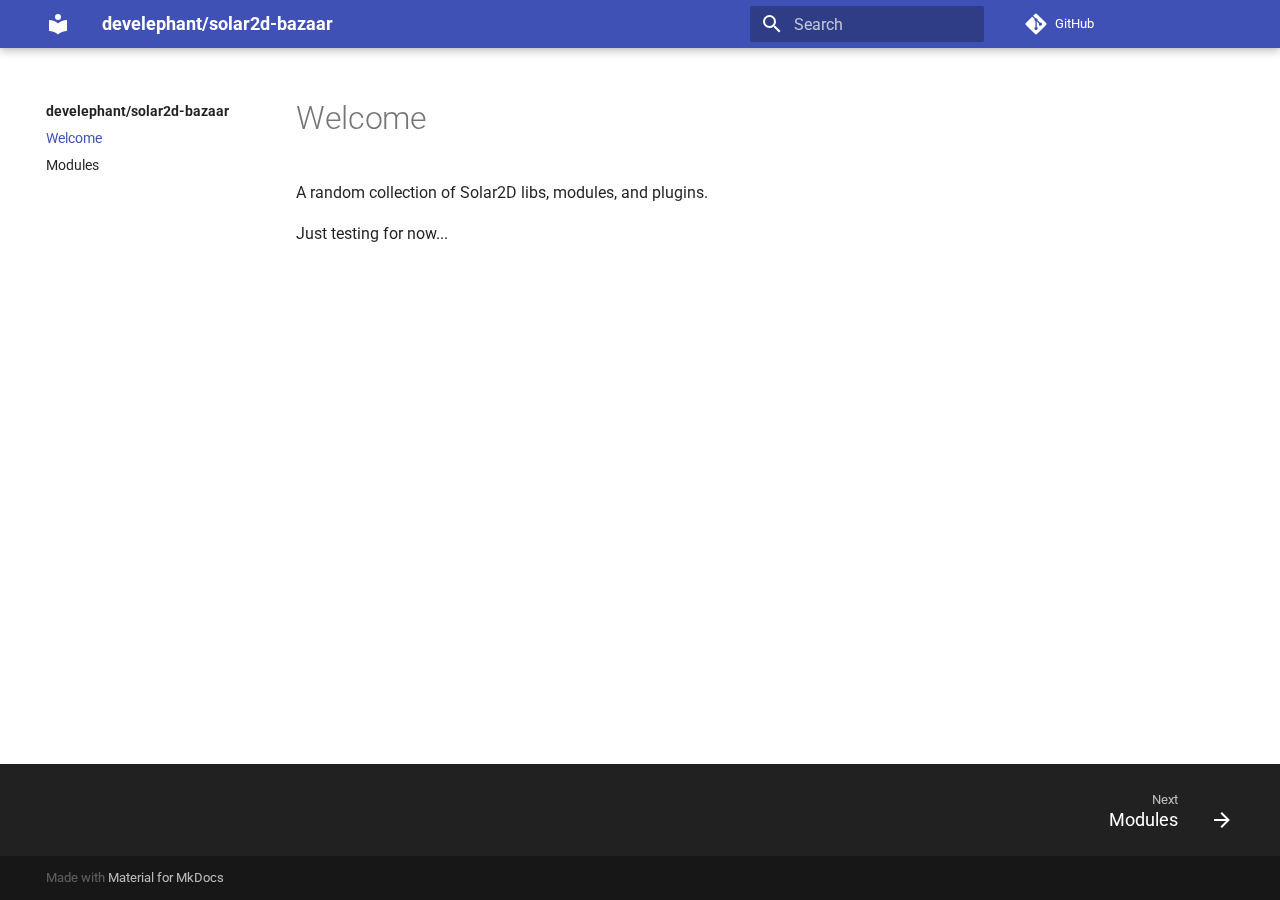
==== commit f853c5c8: "Deployed 210eea4 with MkDocs version: 1.3.1" ====
--- a/index.html
+++ b/index.html
@@ -224,6 +224,21 @@
   
 
     
+      
+      
+      
+
+  
+  
+  
+    <li class="md-nav__item">
+      <a href="modules/" class="md-nav__link">
+        Modules
+      </a>
+    </li>
+  
+
+    
   </ul>
 </nav>
                   </div>
@@ -259,6 +274,7 @@
 
 <h1 id="welcome">Welcome</h1>
 <p>A random collection of Solar2D libs, modules, and plugins.</p>
+<p>Just testing for now...</p>
 
 
 
@@ -274,6 +290,27 @@
       </main>
       
         <footer class="md-footer">
+  
+    
+    <nav class="md-footer__inner md-grid" aria-label="Footer" >
+      
+      
+        
+        <a href="modules/" class="md-footer__link md-footer__link--next" aria-label="Next: Modules" rel="next">
+          <div class="md-footer__title">
+            <div class="md-ellipsis">
+              <span class="md-footer__direction">
+                Next
+              </span>
+              Modules
+            </div>
+          </div>
+          <div class="md-footer__button md-icon">
+            <svg xmlns="http://www.w3.org/2000/svg" viewBox="0 0 24 24"><path d="M4 11v2h12l-5.5 5.5 1.42 1.42L19.84 12l-7.92-7.92L10.5 5.5 16 11H4Z"/></svg>
+          </div>
+        </a>
+      
+    </nav>
   
   <div class="md-footer-meta md-typeset">
     <div class="md-footer-meta__inner md-grid">
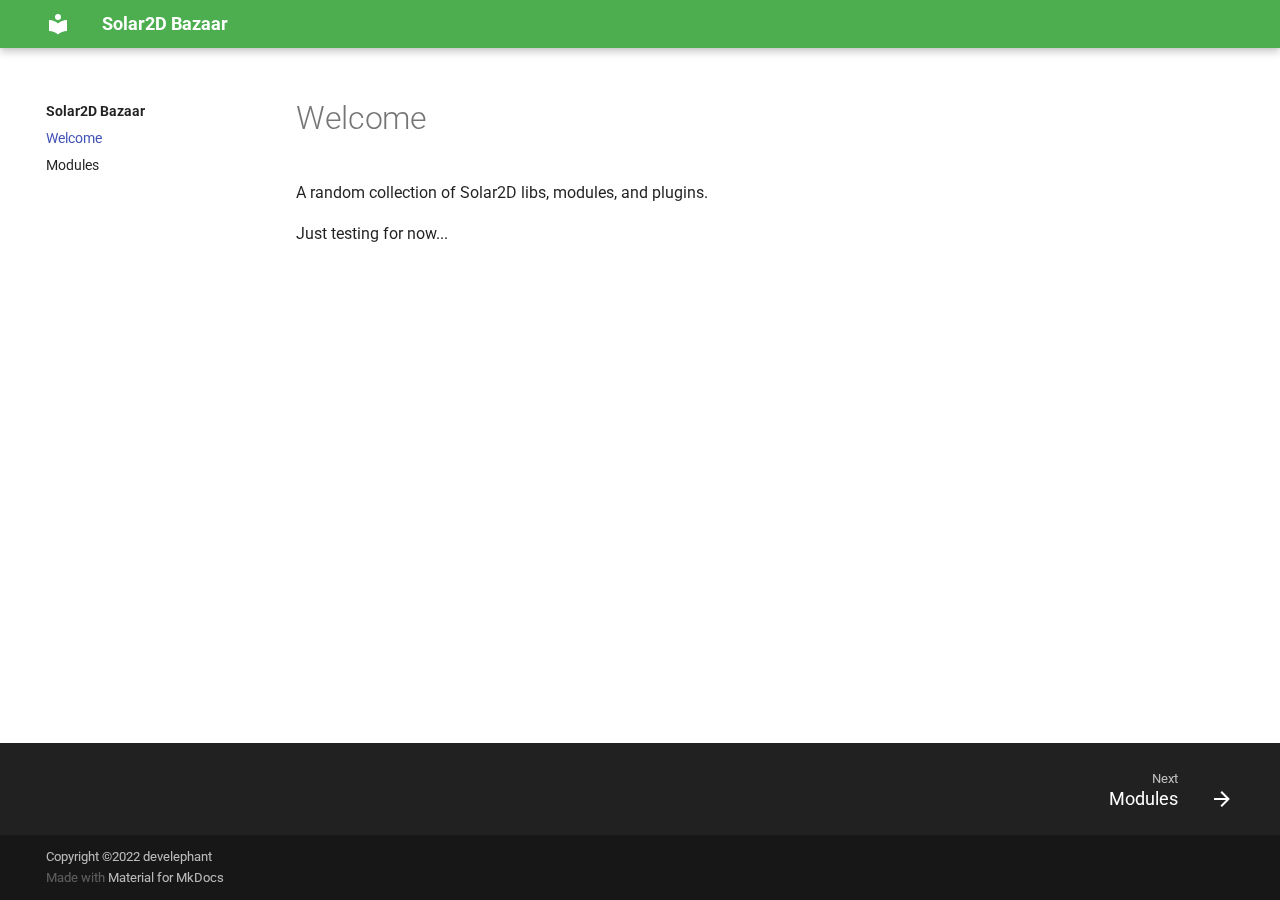
==== commit fa5c8c00: "Deployed 271ffba with MkDocs version: 1.3.1" ====
--- a/index.html
+++ b/index.html
@@ -15,7 +15,7 @@
     
     
       
-        <title>develephant/solar2d-bazaar</title>
+        <title>Solar2D Bazaar</title>
       
     
     
@@ -23,6 +23,10 @@
       
         
         <link rel="stylesheet" href="assets/stylesheets/palette.cbb835fc.min.css">
+        
+          
+          
+          <meta name="theme-color" content="#4cae4f">
         
       
       
@@ -54,7 +58,7 @@
     
     
     
-    <body dir="ltr" data-md-color-scheme="" data-md-color-primary="none" data-md-color-accent="none">
+    <body dir="ltr" data-md-color-scheme="" data-md-color-primary="green" data-md-color-accent="green">
   
     
     
@@ -78,7 +82,7 @@
 
 <header class="md-header" data-md-component="header">
   <nav class="md-header__inner md-grid" aria-label="Header">
-    <a href="." title="develephant/solar2d-bazaar" class="md-header__button md-logo" aria-label="develephant/solar2d-bazaar" data-md-component="logo">
+    <a href="." title="Solar2D Bazaar" class="md-header__button md-logo" aria-label="Solar2D Bazaar" data-md-component="logo">
       
   
   <svg xmlns="http://www.w3.org/2000/svg" viewBox="0 0 24 24"><path d="M12 8a3 3 0 0 0 3-3 3 3 0 0 0-3-3 3 3 0 0 0-3 3 3 3 0 0 0 3 3m0 3.54C9.64 9.35 6.5 8 3 8v11c3.5 0 6.64 1.35 9 3.54 2.36-2.19 5.5-3.54 9-3.54V8c-3.5 0-6.64 1.35-9 3.54Z"/></svg>
@@ -91,7 +95,7 @@
       <div class="md-header__ellipsis">
         <div class="md-header__topic">
           <span class="md-ellipsis">
-            develephant/solar2d-bazaar
+            Solar2D Bazaar
           </span>
         </div>
         <div class="md-header__topic" data-md-component="header-topic">
@@ -106,51 +110,6 @@
     
     
     
-      <label class="md-header__button md-icon" for="__search">
-        <svg xmlns="http://www.w3.org/2000/svg" viewBox="0 0 24 24"><path d="M9.5 3A6.5 6.5 0 0 1 16 9.5c0 1.61-.59 3.09-1.56 4.23l.27.27h.79l5 5-1.5 1.5-5-5v-.79l-.27-.27A6.516 6.516 0 0 1 9.5 16 6.5 6.5 0 0 1 3 9.5 6.5 6.5 0 0 1 9.5 3m0 2C7 5 5 7 5 9.5S7 14 9.5 14 14 12 14 9.5 12 5 9.5 5Z"/></svg>
-      </label>
-      <div class="md-search" data-md-component="search" role="dialog">
-  <label class="md-search__overlay" for="__search"></label>
-  <div class="md-search__inner" role="search">
-    <form class="md-search__form" name="search">
-      <input type="text" class="md-search__input" name="query" aria-label="Search" placeholder="Search" autocapitalize="off" autocorrect="off" autocomplete="off" spellcheck="false" data-md-component="search-query" required>
-      <label class="md-search__icon md-icon" for="__search">
-        <svg xmlns="http://www.w3.org/2000/svg" viewBox="0 0 24 24"><path d="M9.5 3A6.5 6.5 0 0 1 16 9.5c0 1.61-.59 3.09-1.56 4.23l.27.27h.79l5 5-1.5 1.5-5-5v-.79l-.27-.27A6.516 6.516 0 0 1 9.5 16 6.5 6.5 0 0 1 3 9.5 6.5 6.5 0 0 1 9.5 3m0 2C7 5 5 7 5 9.5S7 14 9.5 14 14 12 14 9.5 12 5 9.5 5Z"/></svg>
-        <svg xmlns="http://www.w3.org/2000/svg" viewBox="0 0 24 24"><path d="M20 11v2H8l5.5 5.5-1.42 1.42L4.16 12l7.92-7.92L13.5 5.5 8 11h12Z"/></svg>
-      </label>
-      <nav class="md-search__options" aria-label="Search">
-        
-        <button type="reset" class="md-search__icon md-icon" title="Clear" aria-label="Clear" tabindex="-1">
-          <svg xmlns="http://www.w3.org/2000/svg" viewBox="0 0 24 24"><path d="M19 6.41 17.59 5 12 10.59 6.41 5 5 6.41 10.59 12 5 17.59 6.41 19 12 13.41 17.59 19 19 17.59 13.41 12 19 6.41Z"/></svg>
-        </button>
-      </nav>
-      
-    </form>
-    <div class="md-search__output">
-      <div class="md-search__scrollwrap" data-md-scrollfix>
-        <div class="md-search-result" data-md-component="search-result">
-          <div class="md-search-result__meta">
-            Initializing search
-          </div>
-          <ol class="md-search-result__list"></ol>
-        </div>
-      </div>
-    </div>
-  </div>
-</div>
-    
-    
-      <div class="md-header__source">
-        <a href="https://github.com/develephant/solar2d-bazaar" title="Go to repository" class="md-source" data-md-component="source">
-  <div class="md-source__icon md-icon">
-    
-    <svg xmlns="http://www.w3.org/2000/svg" viewBox="0 0 448 512"><!--! Font Awesome Free 6.2.0 by @fontawesome - https://fontawesome.com License - https://fontawesome.com/license/free (Icons: CC BY 4.0, Fonts: SIL OFL 1.1, Code: MIT License) Copyright 2022 Fonticons, Inc.--><path d="M439.55 236.05 244 40.45a28.87 28.87 0 0 0-40.81 0l-40.66 40.63 51.52 51.52c27.06-9.14 52.68 16.77 43.39 43.68l49.66 49.66c34.23-11.8 61.18 31 35.47 56.69-26.49 26.49-70.21-2.87-56-37.34L240.22 199v121.85c25.3 12.54 22.26 41.85 9.08 55a34.34 34.34 0 0 1-48.55 0c-17.57-17.6-11.07-46.91 11.25-56v-123c-20.8-8.51-24.6-30.74-18.64-45L142.57 101 8.45 235.14a28.86 28.86 0 0 0 0 40.81l195.61 195.6a28.86 28.86 0 0 0 40.8 0l194.69-194.69a28.86 28.86 0 0 0 0-40.81z"/></svg>
-  </div>
-  <div class="md-source__repository">
-    GitHub
-  </div>
-</a>
-      </div>
     
   </nav>
   
@@ -176,26 +135,14 @@
 
 <nav class="md-nav md-nav--primary" aria-label="Navigation" data-md-level="0">
   <label class="md-nav__title" for="__drawer">
-    <a href="." title="develephant/solar2d-bazaar" class="md-nav__button md-logo" aria-label="develephant/solar2d-bazaar" data-md-component="logo">
+    <a href="." title="Solar2D Bazaar" class="md-nav__button md-logo" aria-label="Solar2D Bazaar" data-md-component="logo">
       
   
   <svg xmlns="http://www.w3.org/2000/svg" viewBox="0 0 24 24"><path d="M12 8a3 3 0 0 0 3-3 3 3 0 0 0-3-3 3 3 0 0 0-3 3 3 3 0 0 0 3 3m0 3.54C9.64 9.35 6.5 8 3 8v11c3.5 0 6.64 1.35 9 3.54 2.36-2.19 5.5-3.54 9-3.54V8c-3.5 0-6.64 1.35-9 3.54Z"/></svg>
 
     </a>
-    develephant/solar2d-bazaar
+    Solar2D Bazaar
   </label>
-  
-    <div class="md-nav__source">
-      <a href="https://github.com/develephant/solar2d-bazaar" title="Go to repository" class="md-source" data-md-component="source">
-  <div class="md-source__icon md-icon">
-    
-    <svg xmlns="http://www.w3.org/2000/svg" viewBox="0 0 448 512"><!--! Font Awesome Free 6.2.0 by @fontawesome - https://fontawesome.com License - https://fontawesome.com/license/free (Icons: CC BY 4.0, Fonts: SIL OFL 1.1, Code: MIT License) Copyright 2022 Fonticons, Inc.--><path d="M439.55 236.05 244 40.45a28.87 28.87 0 0 0-40.81 0l-40.66 40.63 51.52 51.52c27.06-9.14 52.68 16.77 43.39 43.68l49.66 49.66c34.23-11.8 61.18 31 35.47 56.69-26.49 26.49-70.21-2.87-56-37.34L240.22 199v121.85c25.3 12.54 22.26 41.85 9.08 55a34.34 34.34 0 0 1-48.55 0c-17.57-17.6-11.07-46.91 11.25-56v-123c-20.8-8.51-24.6-30.74-18.64-45L142.57 101 8.45 235.14a28.86 28.86 0 0 0 0 40.81l195.61 195.6a28.86 28.86 0 0 0 40.8 0l194.69-194.69a28.86 28.86 0 0 0 0-40.81z"/></svg>
-  </div>
-  <div class="md-source__repository">
-    GitHub
-  </div>
-</a>
-    </div>
   
   <ul class="md-nav__list" data-md-scrollfix>
     
@@ -316,6 +263,10 @@
     <div class="md-footer-meta__inner md-grid">
       <div class="md-copyright">
   
+    <div class="md-copyright__highlight">
+      Copyright &copy;2022 develephant
+    </div>
+  
   
     Made with
     <a href="https://squidfunk.github.io/mkdocs-material/" target="_blank" rel="noopener">
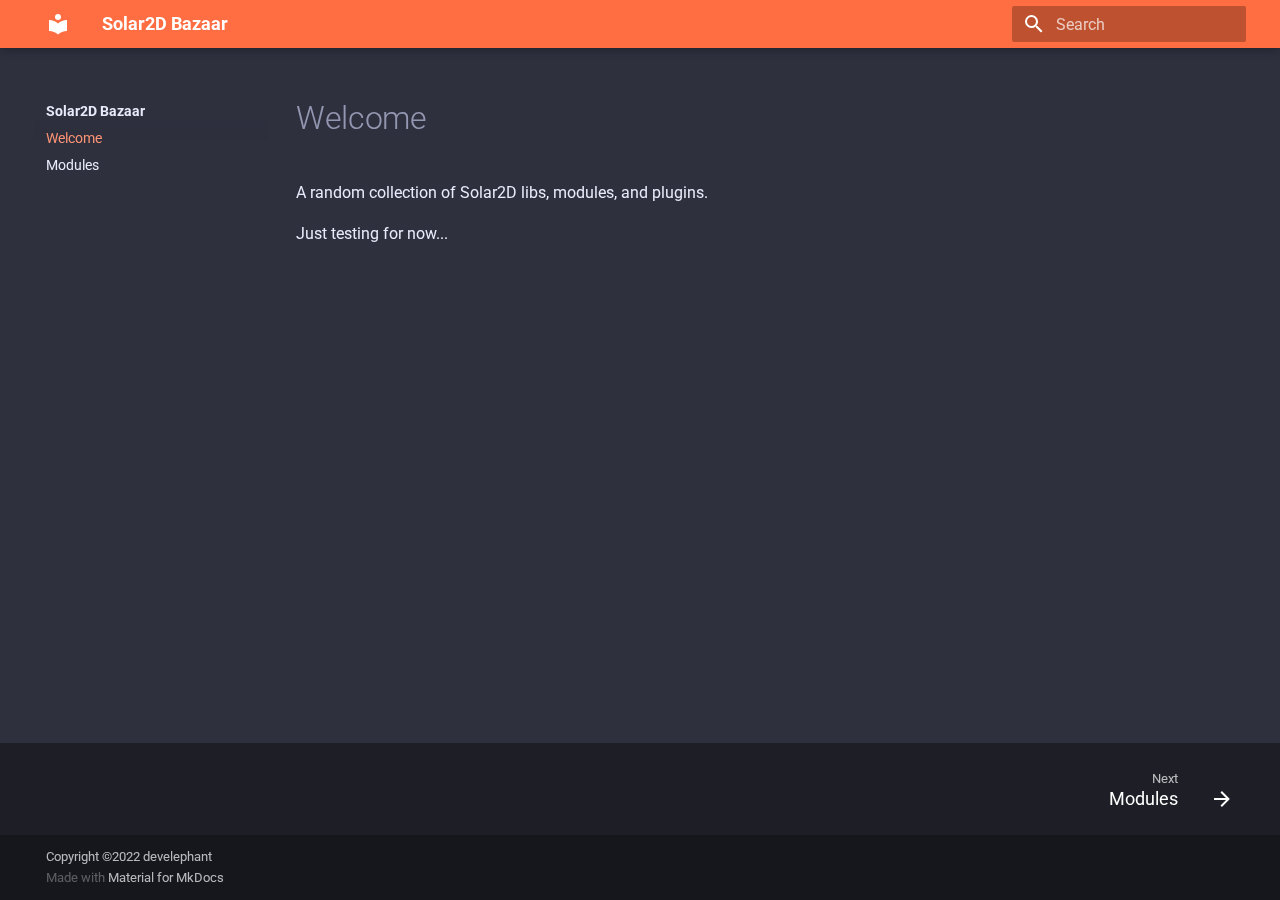
==== commit a0bde24b: "Deployed 1270fdf with MkDocs version: 1.3.1" ====
--- a/index.html
+++ b/index.html
@@ -26,7 +26,7 @@
         
           
           
-          <meta name="theme-color" content="#4cae4f">
+          <meta name="theme-color" content="#ff6e42">
         
       
       
@@ -58,7 +58,7 @@
     
     
     
-    <body dir="ltr" data-md-color-scheme="" data-md-color-primary="green" data-md-color-accent="green">
+    <body dir="ltr" data-md-color-scheme="slate" data-md-color-primary="deep-orange" data-md-color-accent="orange">
   
     
     
@@ -110,6 +110,39 @@
     
     
     
+      <label class="md-header__button md-icon" for="__search">
+        <svg xmlns="http://www.w3.org/2000/svg" viewBox="0 0 24 24"><path d="M9.5 3A6.5 6.5 0 0 1 16 9.5c0 1.61-.59 3.09-1.56 4.23l.27.27h.79l5 5-1.5 1.5-5-5v-.79l-.27-.27A6.516 6.516 0 0 1 9.5 16 6.5 6.5 0 0 1 3 9.5 6.5 6.5 0 0 1 9.5 3m0 2C7 5 5 7 5 9.5S7 14 9.5 14 14 12 14 9.5 12 5 9.5 5Z"/></svg>
+      </label>
+      <div class="md-search" data-md-component="search" role="dialog">
+  <label class="md-search__overlay" for="__search"></label>
+  <div class="md-search__inner" role="search">
+    <form class="md-search__form" name="search">
+      <input type="text" class="md-search__input" name="query" aria-label="Search" placeholder="Search" autocapitalize="off" autocorrect="off" autocomplete="off" spellcheck="false" data-md-component="search-query" required>
+      <label class="md-search__icon md-icon" for="__search">
+        <svg xmlns="http://www.w3.org/2000/svg" viewBox="0 0 24 24"><path d="M9.5 3A6.5 6.5 0 0 1 16 9.5c0 1.61-.59 3.09-1.56 4.23l.27.27h.79l5 5-1.5 1.5-5-5v-.79l-.27-.27A6.516 6.516 0 0 1 9.5 16 6.5 6.5 0 0 1 3 9.5 6.5 6.5 0 0 1 9.5 3m0 2C7 5 5 7 5 9.5S7 14 9.5 14 14 12 14 9.5 12 5 9.5 5Z"/></svg>
+        <svg xmlns="http://www.w3.org/2000/svg" viewBox="0 0 24 24"><path d="M20 11v2H8l5.5 5.5-1.42 1.42L4.16 12l7.92-7.92L13.5 5.5 8 11h12Z"/></svg>
+      </label>
+      <nav class="md-search__options" aria-label="Search">
+        
+        <button type="reset" class="md-search__icon md-icon" title="Clear" aria-label="Clear" tabindex="-1">
+          <svg xmlns="http://www.w3.org/2000/svg" viewBox="0 0 24 24"><path d="M19 6.41 17.59 5 12 10.59 6.41 5 5 6.41 10.59 12 5 17.59 6.41 19 12 13.41 17.59 19 19 17.59 13.41 12 19 6.41Z"/></svg>
+        </button>
+      </nav>
+      
+    </form>
+    <div class="md-search__output">
+      <div class="md-search__scrollwrap" data-md-scrollfix>
+        <div class="md-search-result" data-md-component="search-result">
+          <div class="md-search-result__meta">
+            Initializing search
+          </div>
+          <ol class="md-search-result__list"></ol>
+        </div>
+      </div>
+    </div>
+  </div>
+</div>
+    
     
   </nav>
   
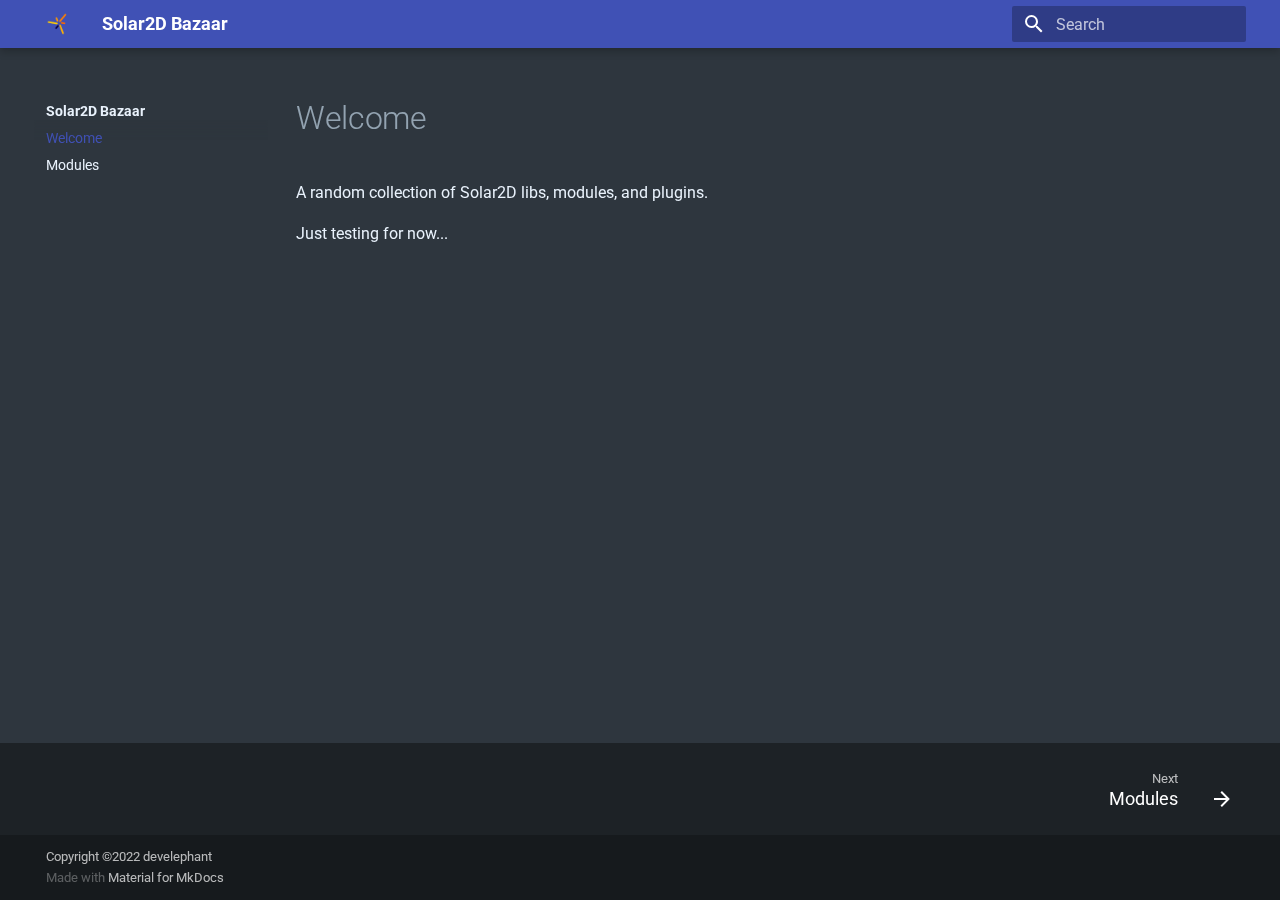
==== commit 4e6e4886: "Deployed d59bc8e with MkDocs version: 1.3.1" ====
--- a/index.html
+++ b/index.html
@@ -10,7 +10,7 @@
       
         <link rel="canonical" href="https://develephant.github.io/solar2d-bazaar/">
       
-      <link rel="icon" href="assets/images/favicon.png">
+      <link rel="icon" href="images/logo.png">
       <meta name="generator" content="mkdocs-1.3.1, mkdocs-material-8.5.3">
     
     
@@ -23,10 +23,6 @@
       
         
         <link rel="stylesheet" href="assets/stylesheets/palette.cbb835fc.min.css">
-        
-          
-          
-          <meta name="theme-color" content="#ff6e42">
         
       
       
@@ -43,6 +39,8 @@
       
     
     
+      <link rel="stylesheet" href="stylesheets/extra.css">
+    
     <script>__md_scope=new URL(".",location),__md_hash=e=>[...e].reduce((e,_)=>(e<<5)-e+_.charCodeAt(0),0),__md_get=(e,_=localStorage,t=__md_scope)=>JSON.parse(_.getItem(t.pathname+"."+e)),__md_set=(e,_,t=localStorage,a=__md_scope)=>{try{t.setItem(a.pathname+"."+e,JSON.stringify(_))}catch(e){}}</script>
     
       
@@ -58,7 +56,7 @@
     
     
     
-    <body dir="ltr" data-md-color-scheme="slate" data-md-color-primary="deep-orange" data-md-color-accent="orange">
+    <body dir="ltr" data-md-color-scheme="slate" data-md-color-primary="" data-md-color-accent="">
   
     
     
@@ -84,8 +82,7 @@
   <nav class="md-header__inner md-grid" aria-label="Header">
     <a href="." title="Solar2D Bazaar" class="md-header__button md-logo" aria-label="Solar2D Bazaar" data-md-component="logo">
       
-  
-  <svg xmlns="http://www.w3.org/2000/svg" viewBox="0 0 24 24"><path d="M12 8a3 3 0 0 0 3-3 3 3 0 0 0-3-3 3 3 0 0 0-3 3 3 3 0 0 0 3 3m0 3.54C9.64 9.35 6.5 8 3 8v11c3.5 0 6.64 1.35 9 3.54 2.36-2.19 5.5-3.54 9-3.54V8c-3.5 0-6.64 1.35-9 3.54Z"/></svg>
+  <img src="images/logo.png" alt="logo">
 
     </a>
     <label class="md-header__button md-icon" for="__drawer">
@@ -170,8 +167,7 @@
   <label class="md-nav__title" for="__drawer">
     <a href="." title="Solar2D Bazaar" class="md-nav__button md-logo" aria-label="Solar2D Bazaar" data-md-component="logo">
       
-  
-  <svg xmlns="http://www.w3.org/2000/svg" viewBox="0 0 24 24"><path d="M12 8a3 3 0 0 0 3-3 3 3 0 0 0-3-3 3 3 0 0 0-3 3 3 3 0 0 0 3 3m0 3.54C9.64 9.35 6.5 8 3 8v11c3.5 0 6.64 1.35 9 3.54 2.36-2.19 5.5-3.54 9-3.54V8c-3.5 0-6.64 1.35-9 3.54Z"/></svg>
+  <img src="images/logo.png" alt="logo">
 
     </a>
     Solar2D Bazaar
--- a/stylesheets/extra.css
+++ b/stylesheets/extra.css
@@ -0,0 +1,9 @@
+[data-md-color-scheme="solar2d"] {
+  --md-primary-fg-color:        #ff8001;
+  --md-primary-fg-color--light: #ffcc01;
+  --md-primary-fg-color--dark:  #0b0146;
+}
+
+[data-md-color-scheme="slate"] {
+  --md-hue: 210; 
+}
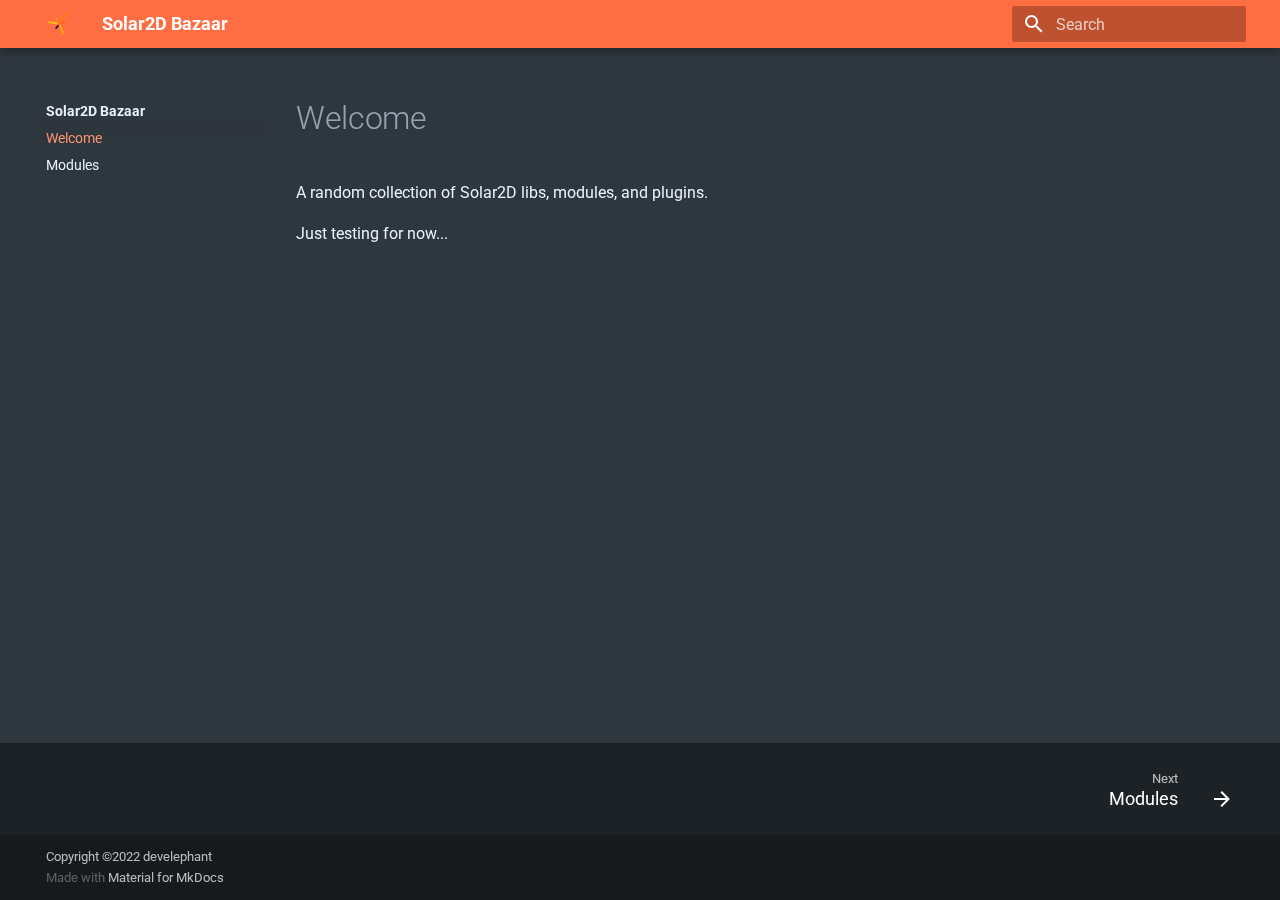
==== commit 43ef2dbf: "Deployed 30acd21 with MkDocs version: 1.3.1" ====
--- a/index.html
+++ b/index.html
@@ -24,6 +24,10 @@
         
         <link rel="stylesheet" href="assets/stylesheets/palette.cbb835fc.min.css">
         
+          
+          
+          <meta name="theme-color" content="#ff6e42">
+        
       
       
 
@@ -56,7 +60,7 @@
     
     
     
-    <body dir="ltr" data-md-color-scheme="slate" data-md-color-primary="" data-md-color-accent="">
+    <body dir="ltr" data-md-color-scheme="slate" data-md-color-primary="deep-orange" data-md-color-accent="orange">
   
     
     
--- a/stylesheets/extra.css
+++ b/stylesheets/extra.css
@@ -1,7 +1,7 @@
 [data-md-color-scheme="solar2d"] {
   --md-primary-fg-color:        #ff8001;
-  --md-primary-fg-color--light: #ffcc01;
-  --md-primary-fg-color--dark:  #0b0146;
+  --md-primary-fg-color--light: #f88011;
+  --md-primary-fg-color--dark:  #15073e;
 }
 
 [data-md-color-scheme="slate"] {
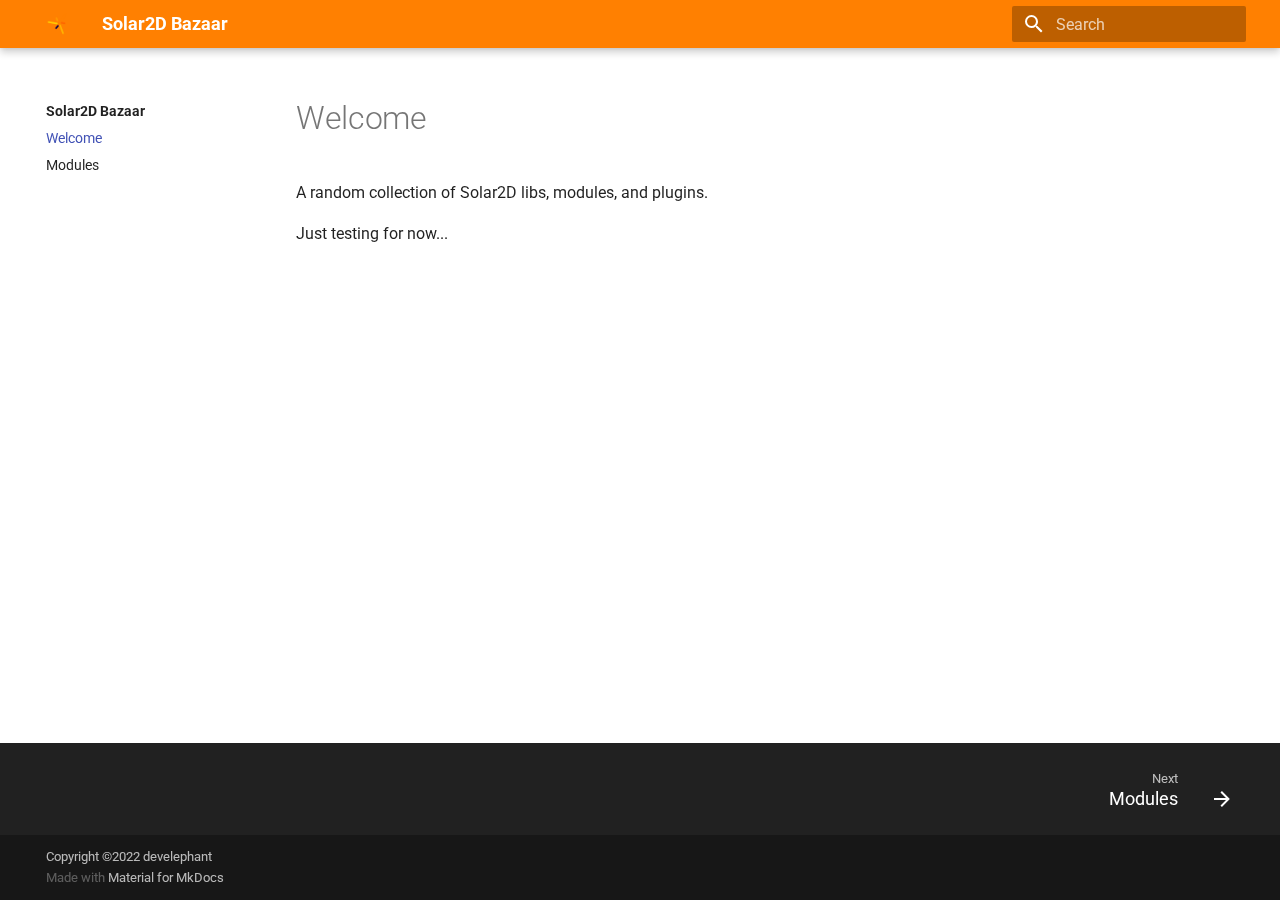
==== commit 9af31558: "Deployed 783eb06 with MkDocs version: 1.3.1" ====
--- a/index.html
+++ b/index.html
@@ -24,10 +24,6 @@
         
         <link rel="stylesheet" href="assets/stylesheets/palette.cbb835fc.min.css">
         
-          
-          
-          <meta name="theme-color" content="#ff6e42">
-        
       
       
 
@@ -60,7 +56,7 @@
     
     
     
-    <body dir="ltr" data-md-color-scheme="slate" data-md-color-primary="deep-orange" data-md-color-accent="orange">
+    <body dir="ltr" data-md-color-scheme="solar2d" data-md-color-primary="" data-md-color-accent="">
   
     
     
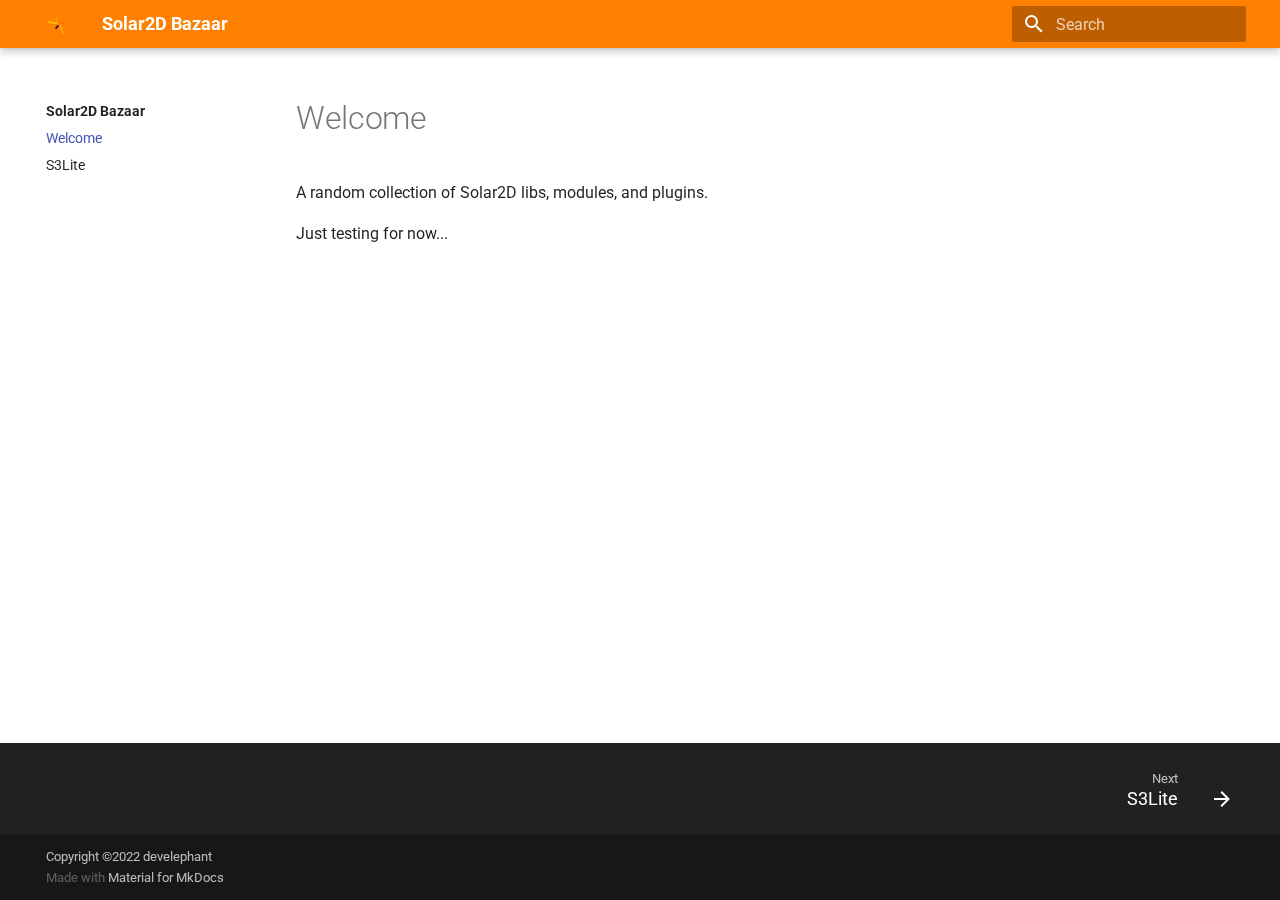
==== commit 91cb413b: "Deployed a08d0da with MkDocs version: 1.3.1" ====
--- a/index.html
+++ b/index.html
@@ -208,8 +208,8 @@
   
   
     <li class="md-nav__item">
-      <a href="modules/" class="md-nav__link">
-        Modules
+      <a href="develephant_s3lite/" class="md-nav__link">
+        S3Lite
       </a>
     </li>
   
@@ -272,13 +272,13 @@
       
       
         
-        <a href="modules/" class="md-footer__link md-footer__link--next" aria-label="Next: Modules" rel="next">
+        <a href="develephant_s3lite/" class="md-footer__link md-footer__link--next" aria-label="Next: S3Lite" rel="next">
           <div class="md-footer__title">
             <div class="md-ellipsis">
               <span class="md-footer__direction">
                 Next
               </span>
-              Modules
+              S3Lite
             </div>
           </div>
           <div class="md-footer__button md-icon">
